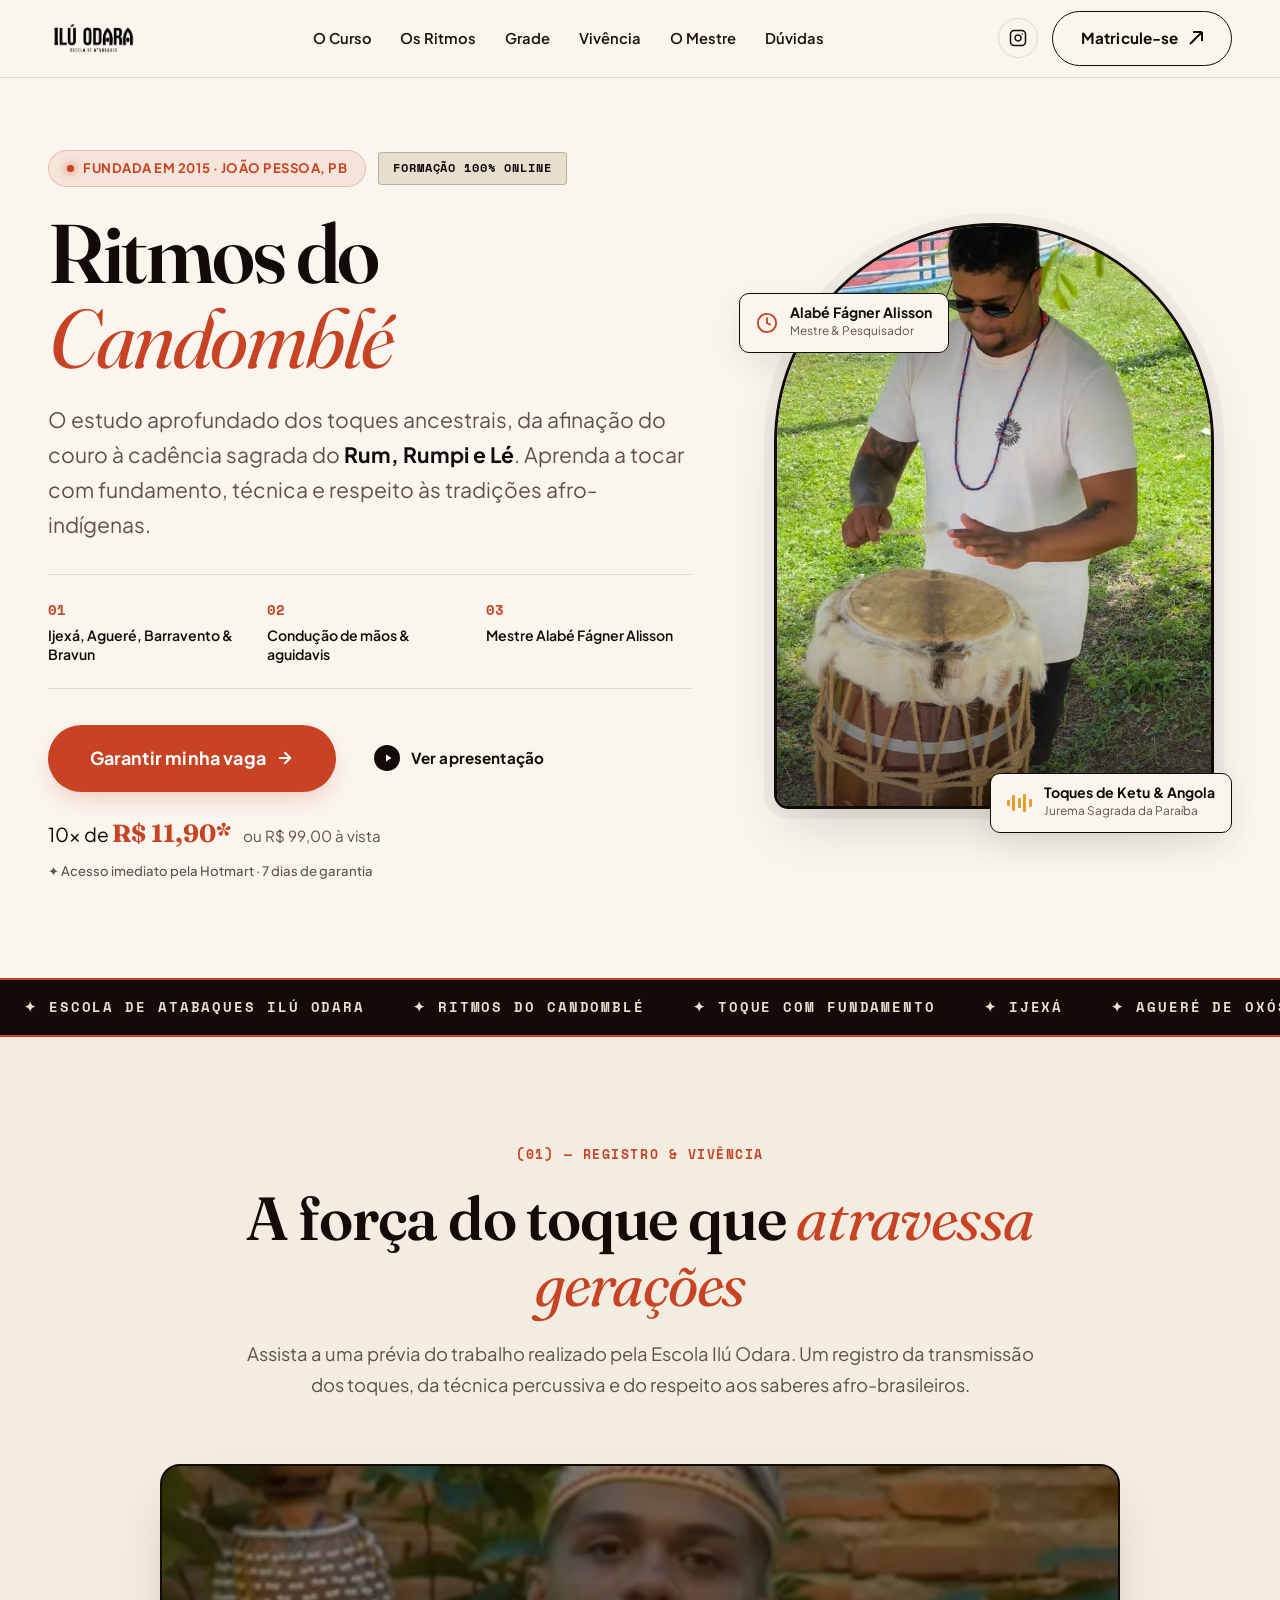
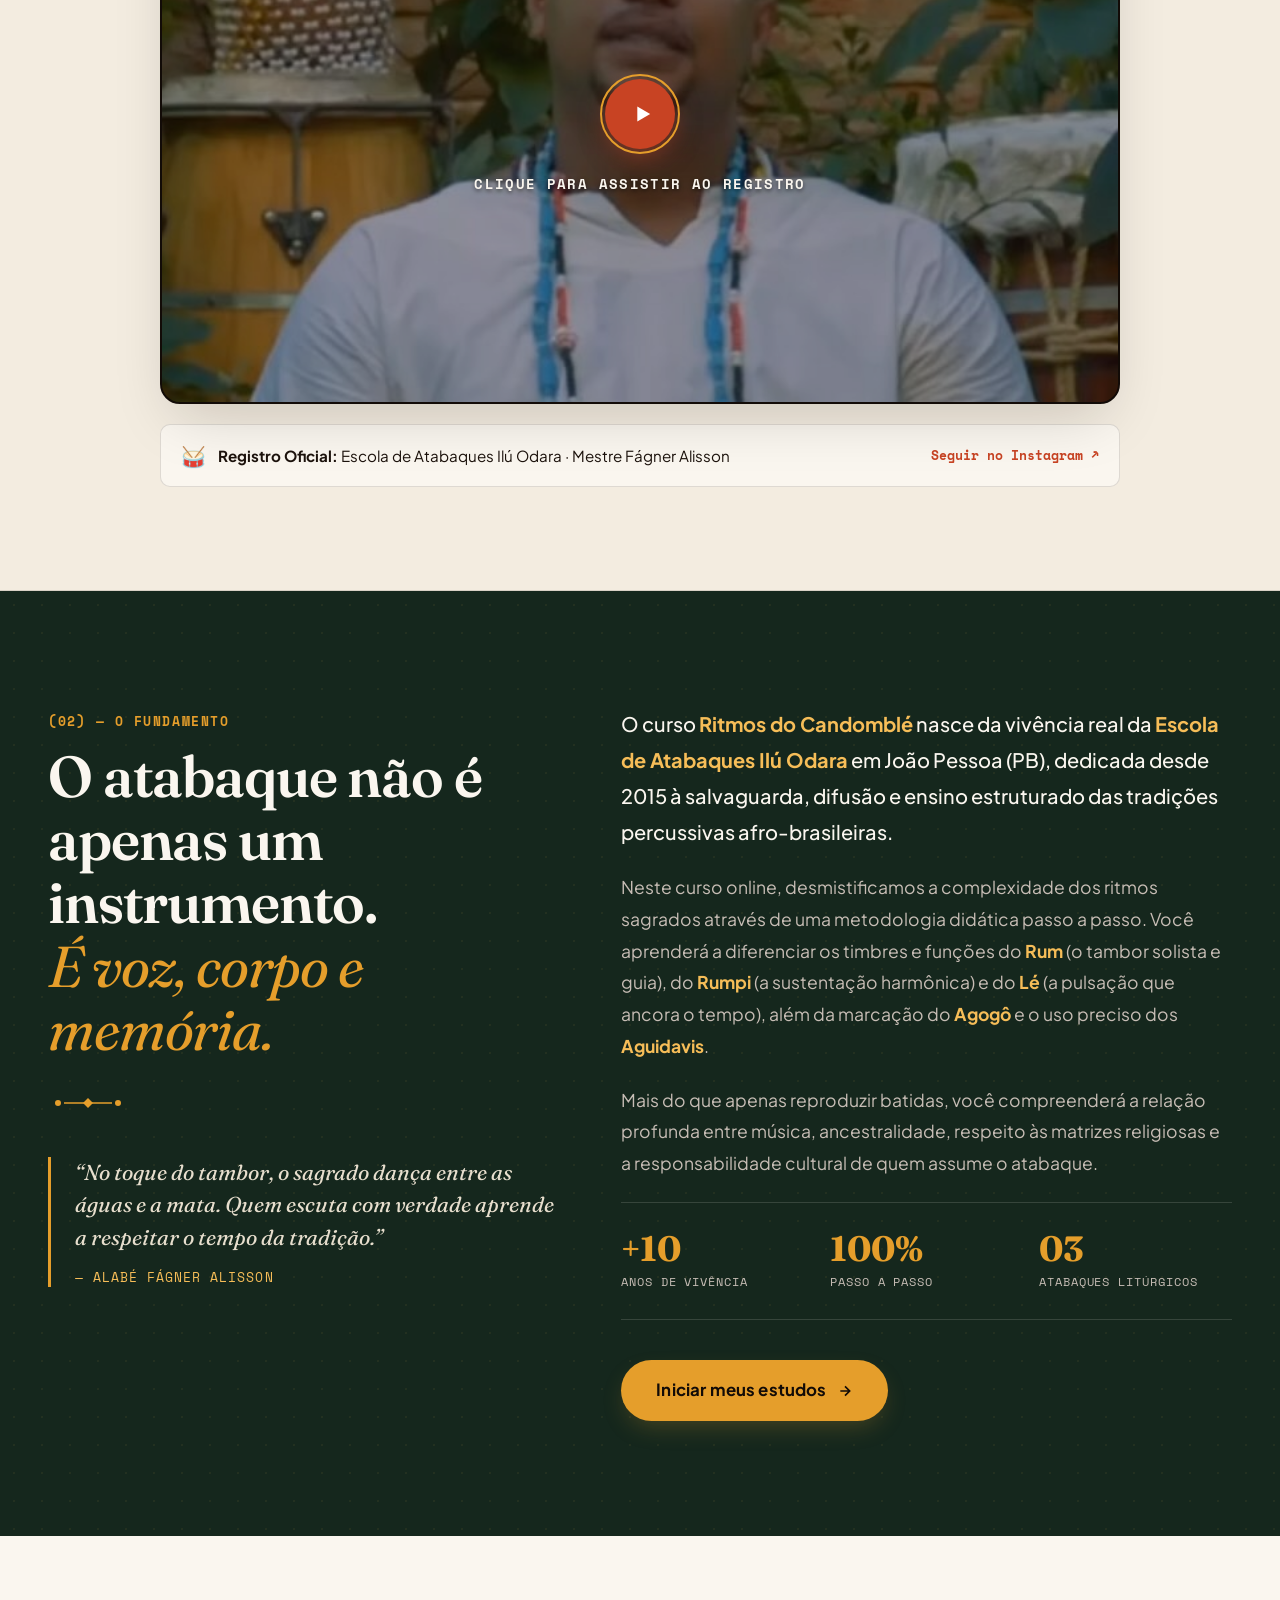
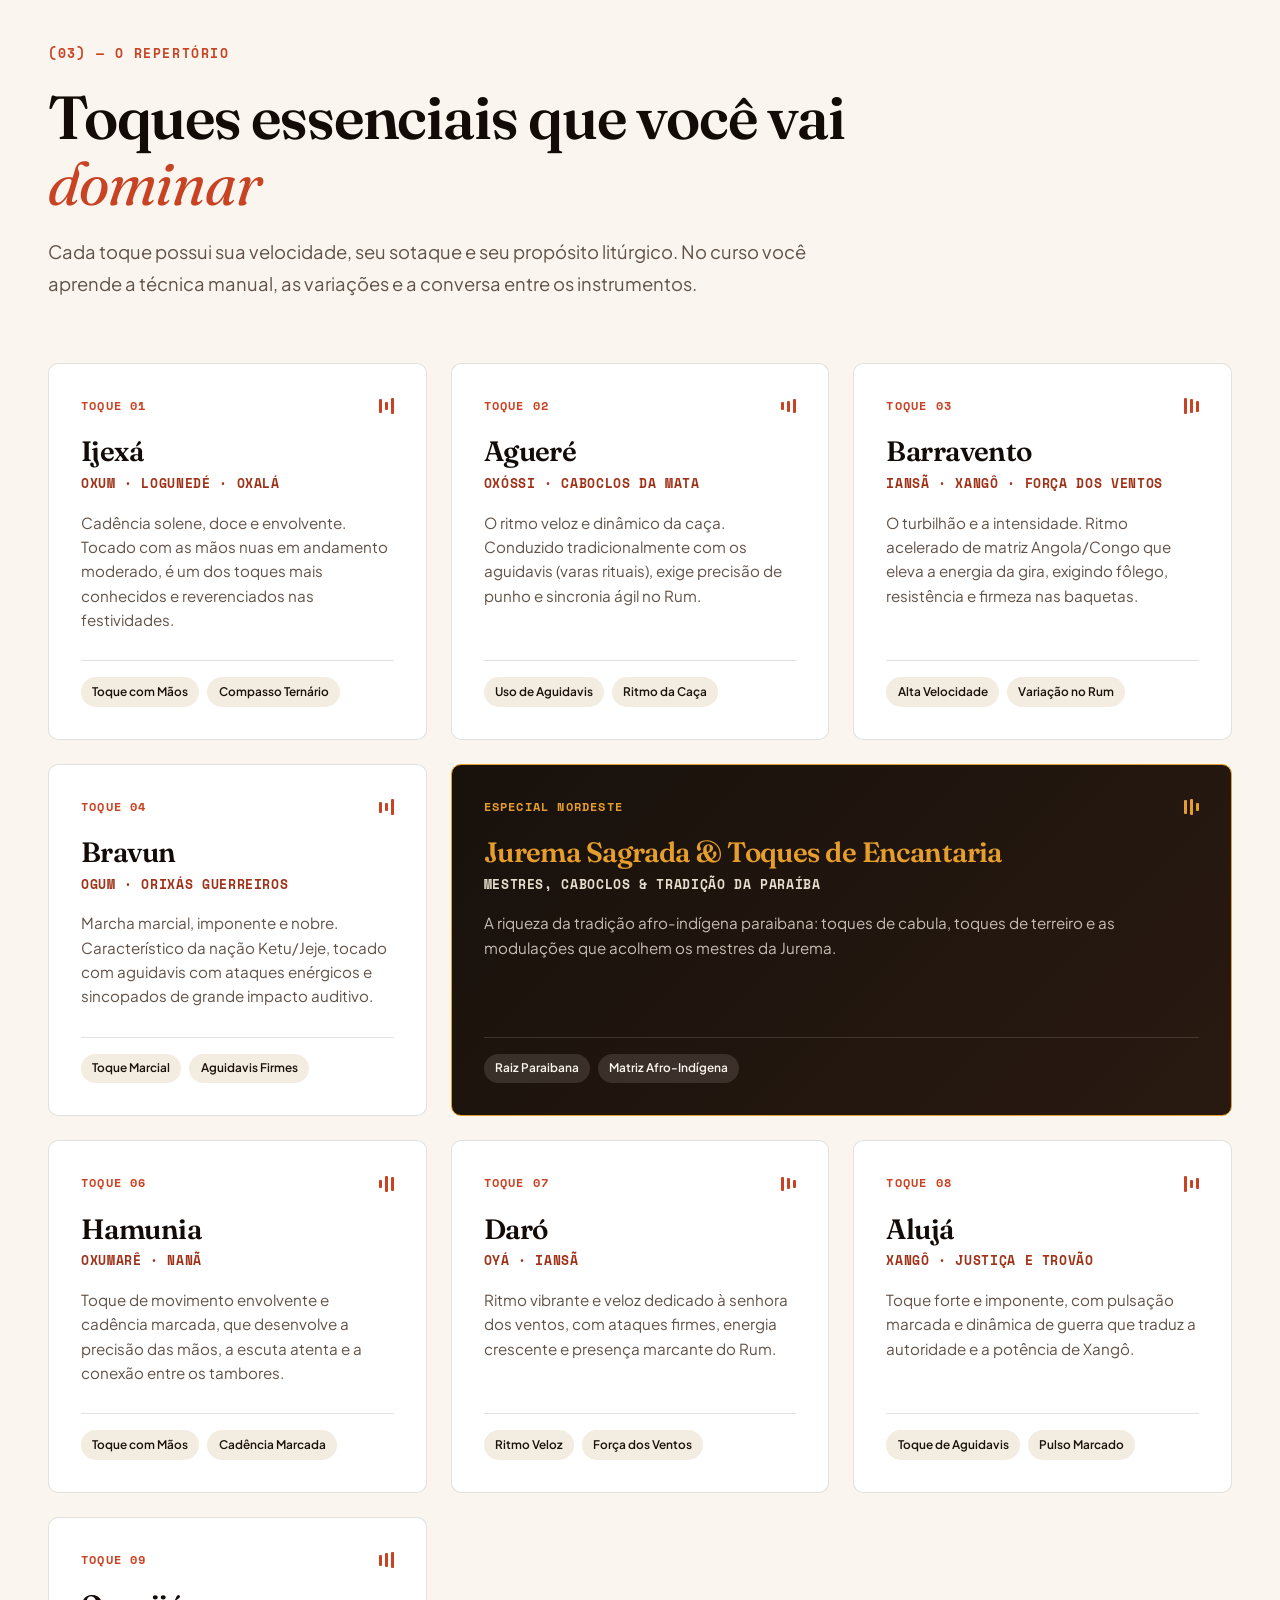
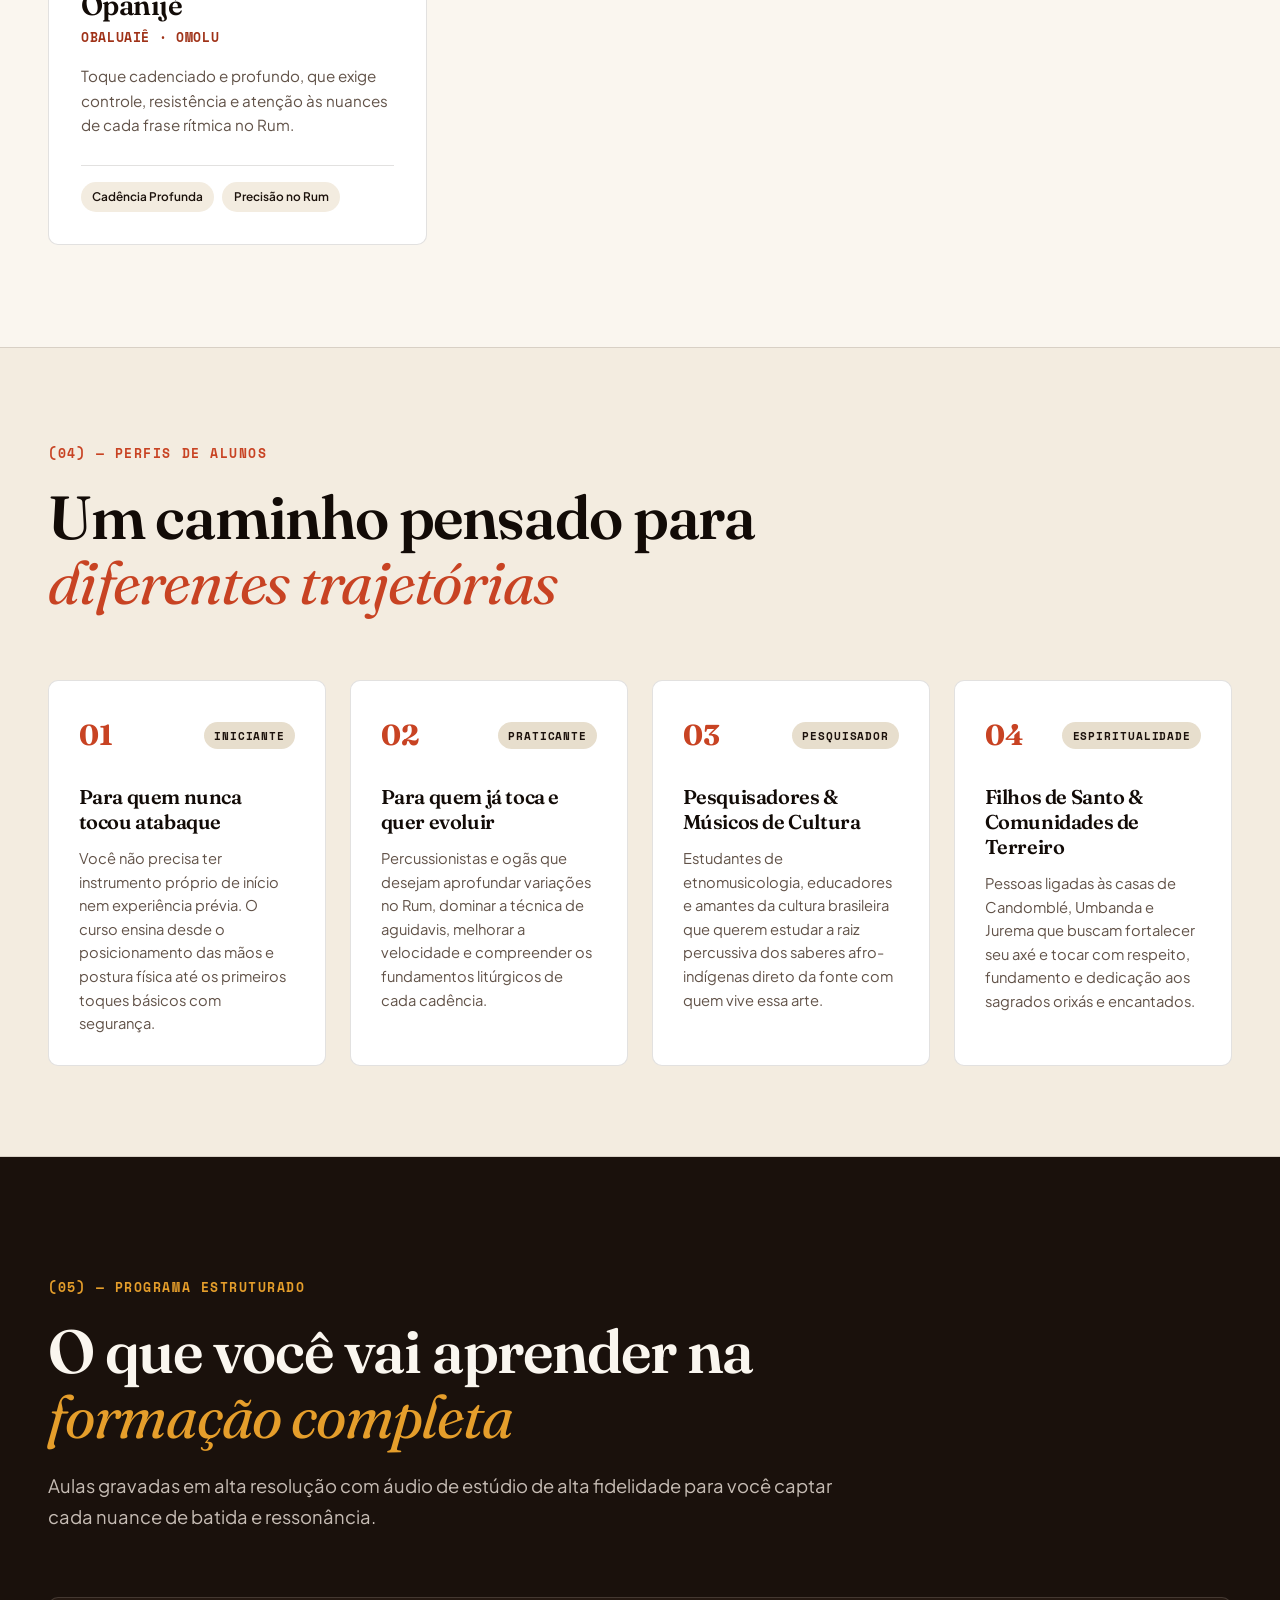
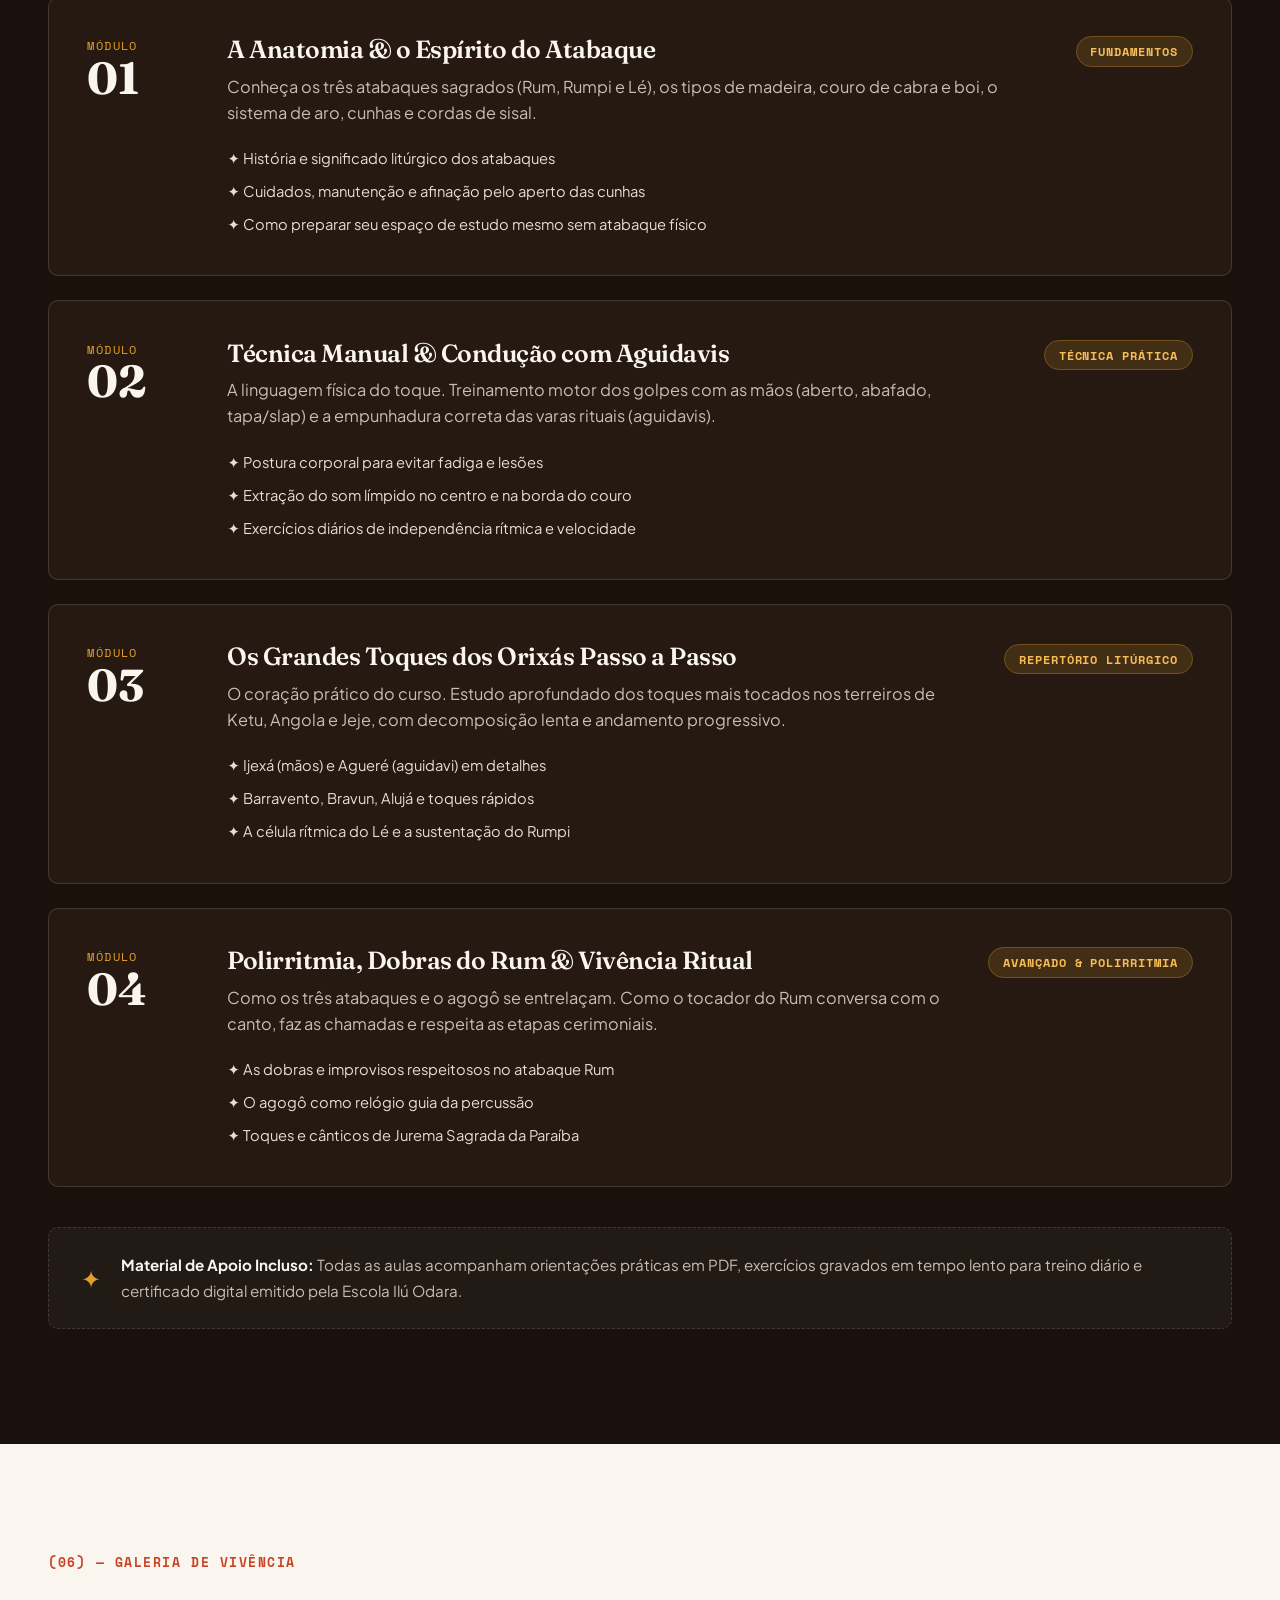
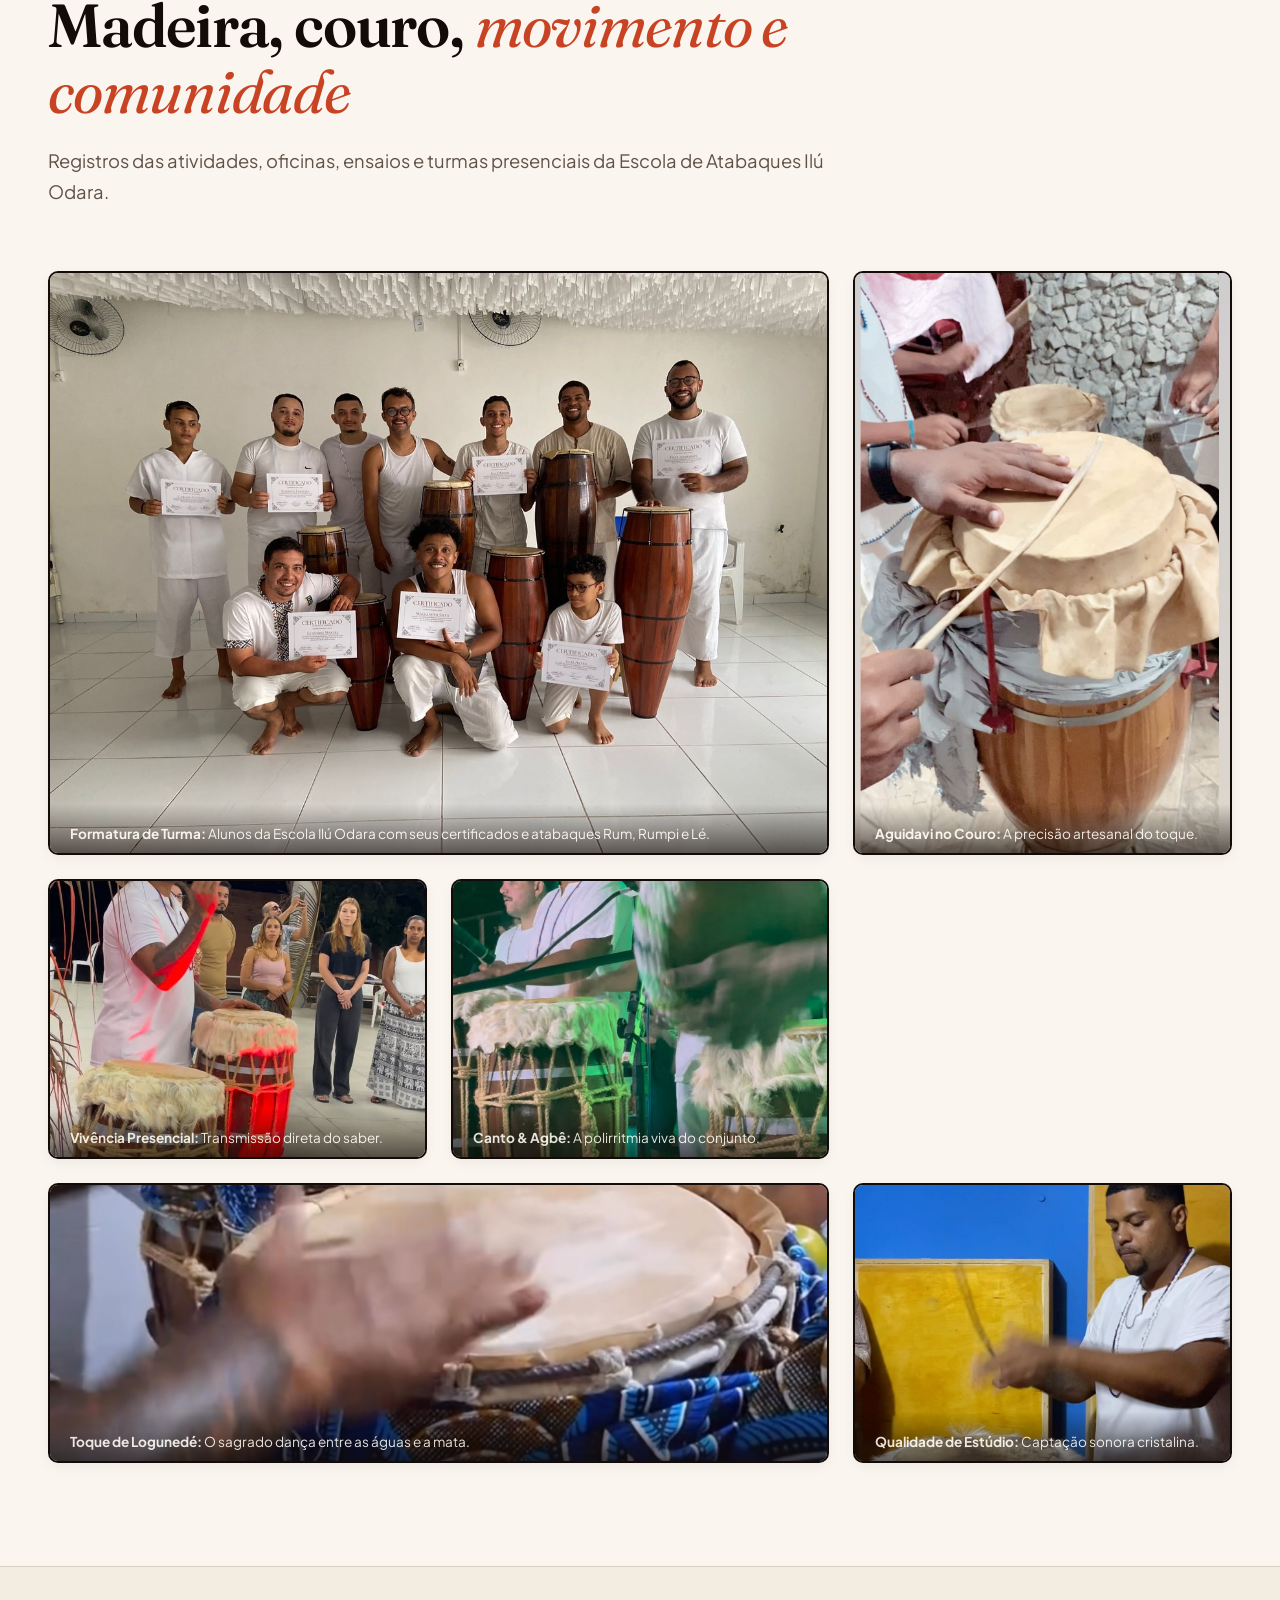
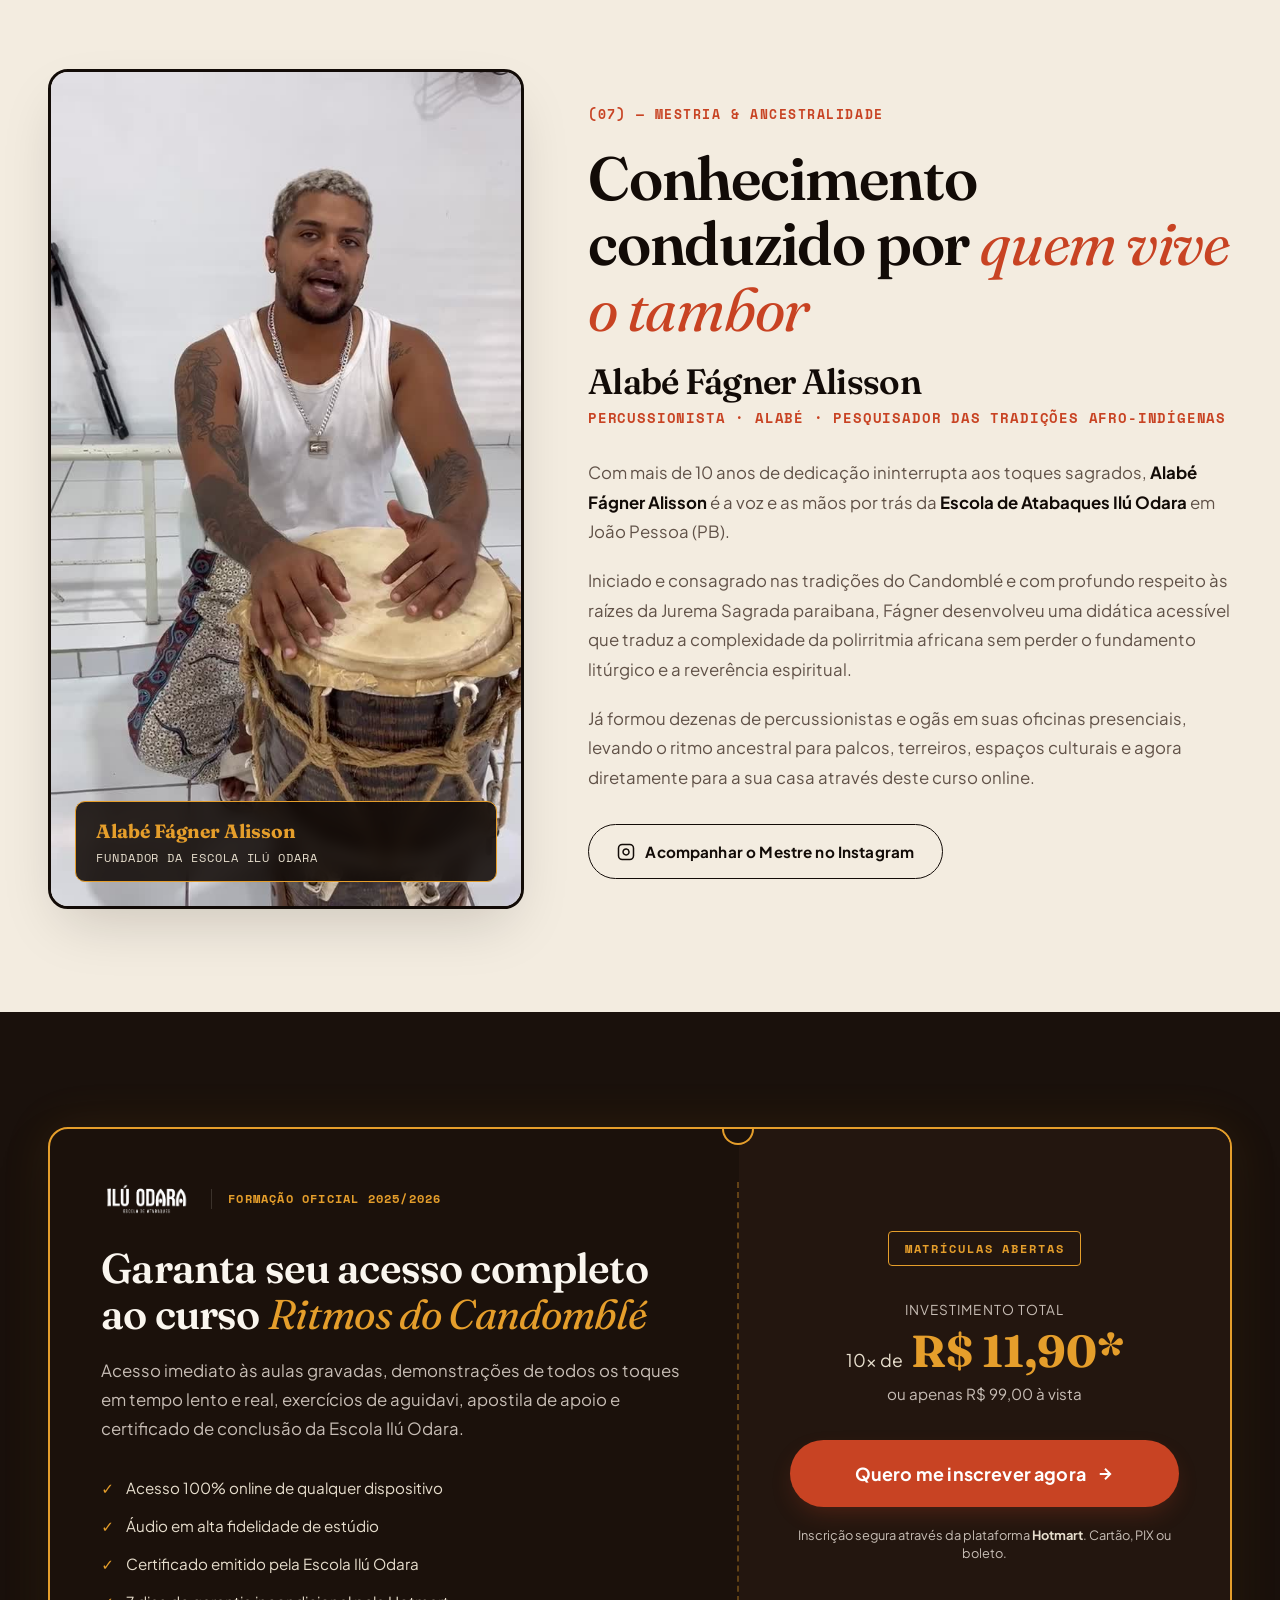
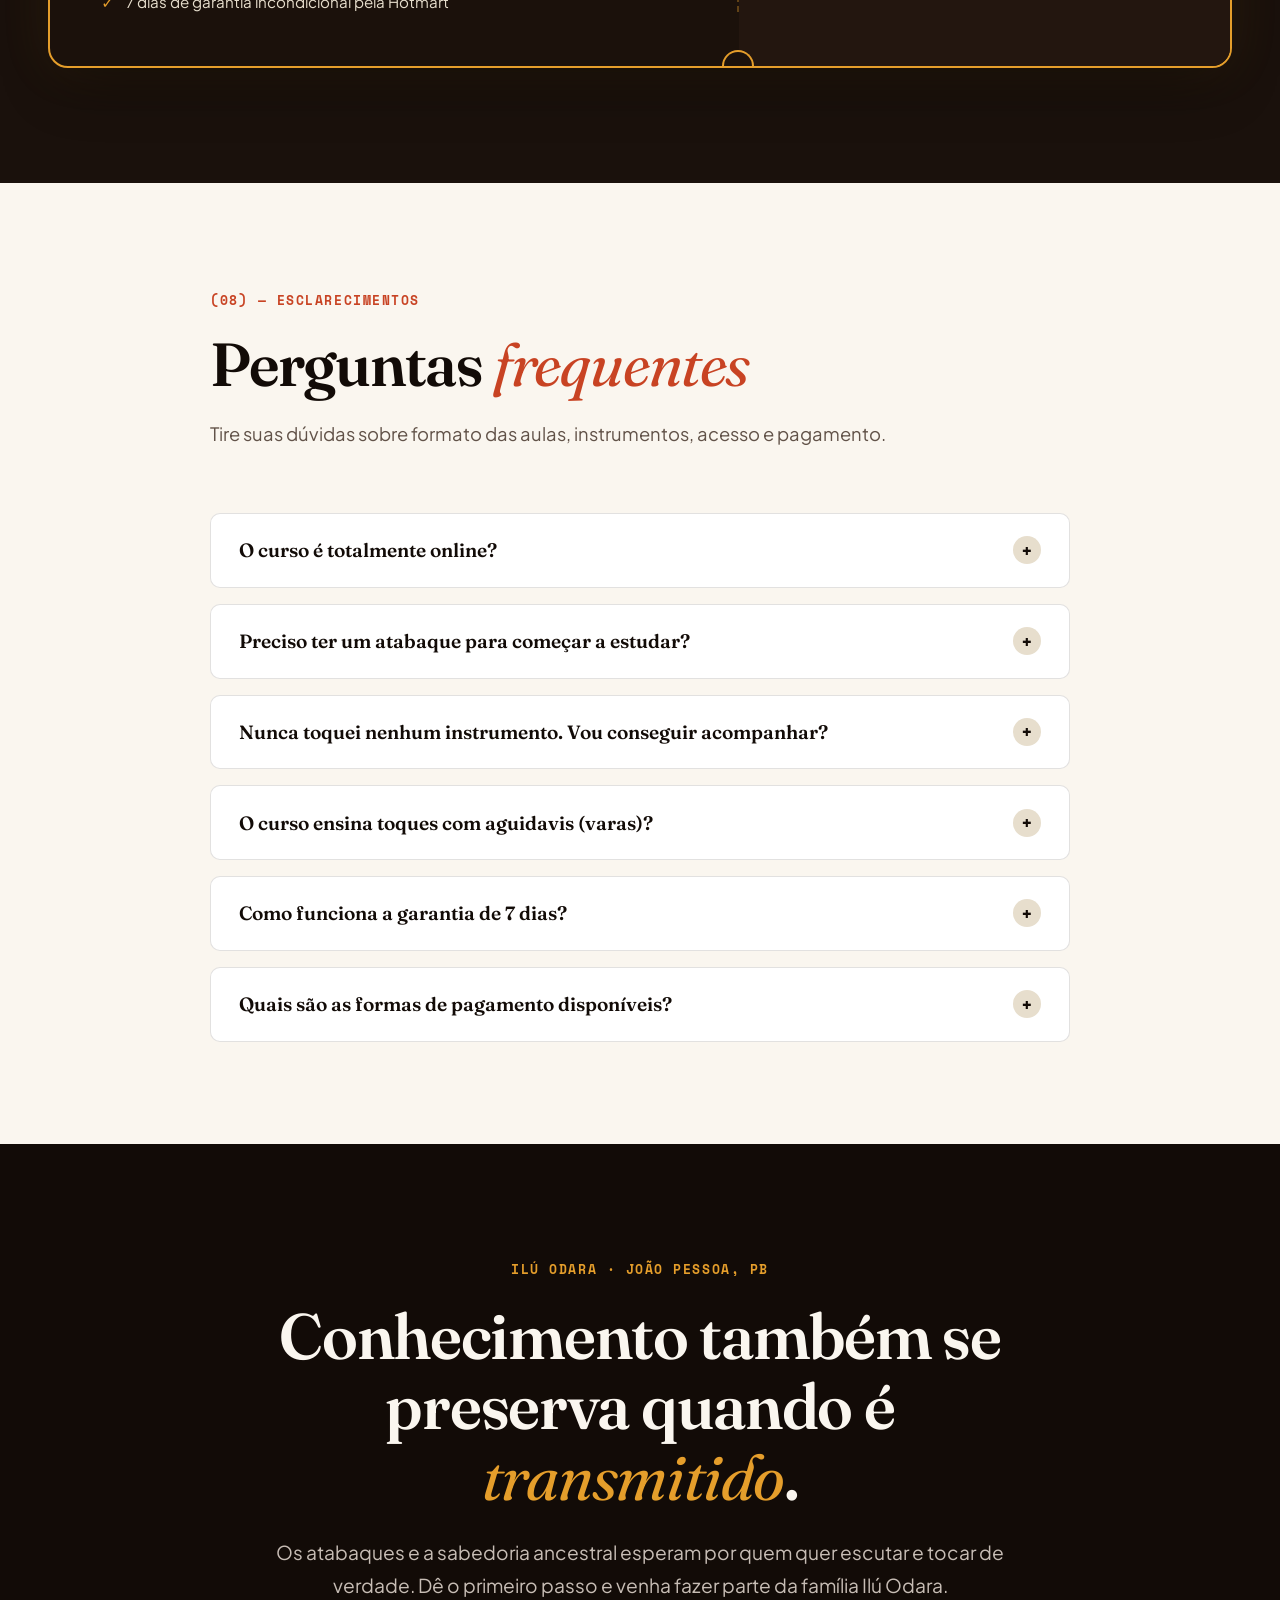
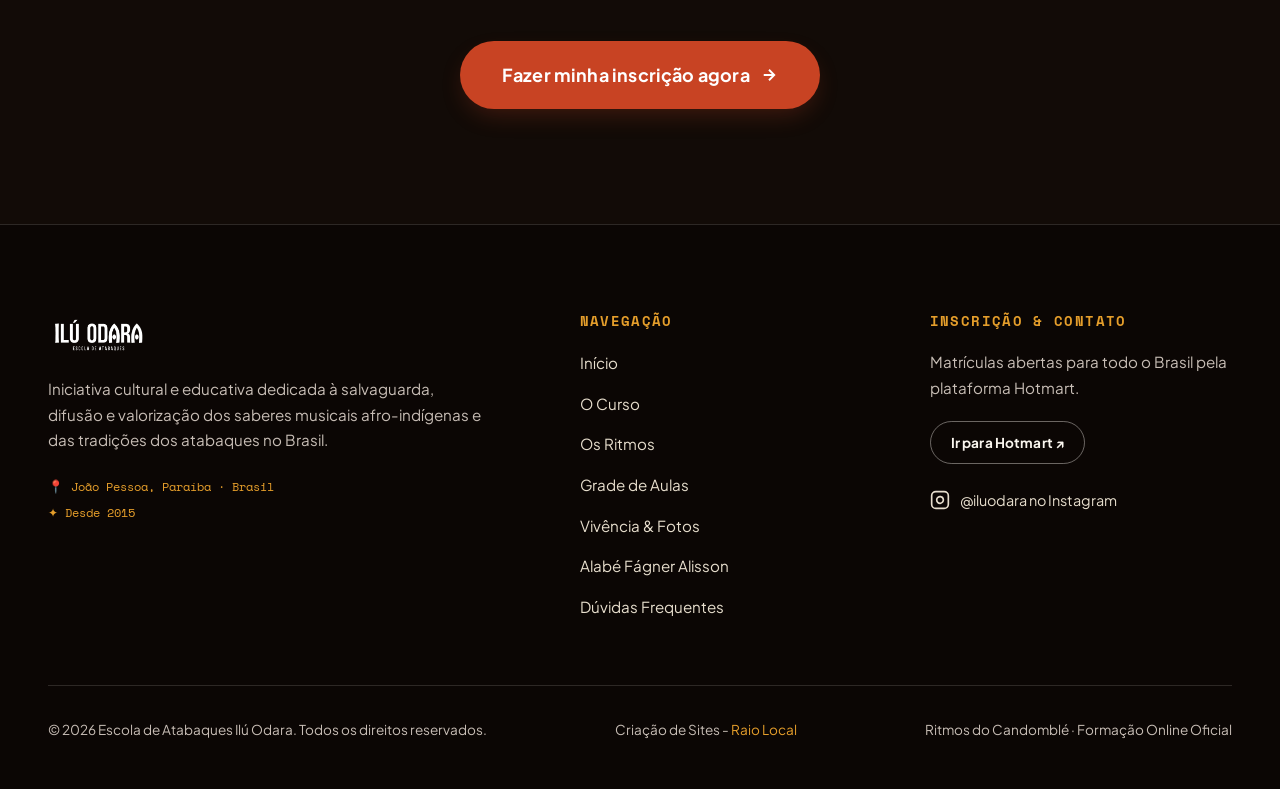
==== index.html @ 74c15857 "Arquivos do Site, HTML, CSS e JS, Imagens e Logo" ====
﻿<!DOCTYPE html>
<html lang="pt-BR" class="no-js">

<head>
    <meta charset="UTF-8">
    <script>document.documentElement.classList.replace('no-js', 'js');</script>
    <meta name="viewport" content="width=device-width, initial-scale=1">

    <title>Ritmos do Candomblé — Curso Online | Escola de Atabaques Ilú Odara</title>
    <meta name="description"
        content="Aprenda os ritmos sagrados e fundamentos dos atabaques com o Alabé Fágner Alisson da Escola Ilú Odara (João Pessoa, PB). 10x de R$ 11,90 ou R$ 99,00 à vista.">
    <meta name="theme-color" content="#120B07">
    <link rel="canonical" href="https://www.iluodara.com.br/">

    <!-- Open Graph / Meta -->
    <meta property="og:type" content="website">
    <meta property="og:locale" content="pt_BR">
    <meta property="og:site_name" content="Ilú Odara — Escola de Atabaques">
    <meta property="og:title" content="Ritmos do Candomblé — Formação Online | Ilú Odara">
    <meta property="og:description"
        content="Estudo prático e ancestral dos ritmos e fundamentos dos atabaques. Ijexá, Agueré, Barravento, Bravun e toques sagrados com o Alabé Fágner Alisson.">
    <meta property="og:image" content="ilu-odara (12).jpg">

    <!-- Twitter Card -->
    <meta name="twitter:card" content="summary_large_image">
    <meta name="twitter:title" content="Ritmos do Candomblé — Formação Online | Ilú Odara">
    <meta name="twitter:description"
        content="Aprenda os ritmos e fundamentos dos atabaques com a Escola Ilú Odara. João Pessoa · PB.">
    <meta name="twitter:image" content="ilu-odara (12).jpg">

    <!-- Favicon -->
    <link rel="icon" type="image/png" href="logo-ilu-odara-preta.png">

    <!-- Tipografia Editorial: Fraunces (Display Serif com Swashes & Xilogravura Vibe) + Plus Jakarta Sans (Texto & Grids) -->
    <link rel="preconnect" href="https://fonts.googleapis.com">
    <link rel="preconnect" href="https://fonts.gstatic.com" crossorigin>
    <link
        href="https://fonts.googleapis.com/css2?family=Fraunces:ital,opsz,wght@0,9..144,300..900;1,9..144,300..900&family=Plus+Jakarta+Sans:wght@300;400;500;600;700;800&family=Space+Mono:ital,wght@0,400;0,700;1,400&display=swap"
        rel="stylesheet">

    <link rel="stylesheet" href="style.css">

    <!-- Dados Estruturados Schema.org -->
    <script type="application/ld+json">
    {
      "@context": "https://schema.org",
      "@type": "Course",
      "name": "Ritmos do Candomblé",
      "description": "Curso online da Escola de Atabaques Ilú Odara ministrado pelo Alabé Fágner Alisson dedicado aos ritmos litúrgicos e fundamentos dos atabaques.",
      "provider": {
        "@type": "Organization",
        "name": "Ilú Odara — Escola de Atabaques",
        "url": "https://www.instagram.com/iluodara/"
      },
      "hasCourseInstance": {
        "@type": "CourseInstance",
        "courseMode": "online",
        "location": { "@type": "VirtualLocation", "url": "https://pay.hotmart.com/S89197528Y?bid=1756587501301" }
      },
      "offers": {
        "@type": "Offer",
        "price": "99.00",
        "priceCurrency": "BRL",
        "url": "https://pay.hotmart.com/S89197528Y?bid=1756587501301",
        "availability": "https://schema.org/InStock"
      }
    }
    </script>
</head>

<body>

    <a class="skip-link" href="#conteudo">Pular para o conteúdo principal</a>

    <!-- ===================== TOPO / NAVBAR ===================== -->
    <header class="topbar" id="navbar">
        <div class="container topbar__inner">
            <a class="brand" href="#inicio" aria-label="Ilú Odara — Escola de Atabaques">
                <img src="logo-ilu-odara-preta.png" alt="Logotipo Ilú Odara Escola de Atabaques" class="brand__logo brand__logo--dark">
                <img src="logo-ilu-odara-branca.png" alt="Logotipo Ilú Odara Escola de Atabaques" class="brand__logo brand__logo--light">
</a>
<nav class="topbar__nav" aria-label="Navegação Principal">
                <a href="#o-curso">O Curso</a>
                <a href="#ritmos">Os Ritmos</a>
                <a href="#modulos">Grade</a>
                <a href="#galeria">Vivência</a>
                <a href="#mestre">O Mestre</a>
                <a href="#faq">Dúvidas</a>
            </nav>

            <div class="topbar__actions">
                <a class="icon-link" href="https://www.instagram.com/iluodara/" target="_blank" rel="noopener"
                    aria-label="Instagram da Escola Ilú Odara (abre em nova aba)">
                    <svg width="18" height="18" viewBox="0 0 24 24" fill="none" stroke="currentColor" stroke-width="2"
                        stroke-linecap="round" stroke-linejoin="round" aria-hidden="true">
                        <rect x="2" y="2" width="20" height="20" rx="5" ry="5"></rect>
                        <path d="M16 11.37A4 4 0 1 1 12.63 8 4 4 0 0 1 16 11.37z"></path>
                        <line x1="17.5" y1="6.5" x2="17.51" y2="6.5"></line>
                    </svg>
                </a>
                <a class="btn btn--outline-dark" href="https://pay.hotmart.com/S89197528Y?bid=1756587501301" target="_blank" rel="noopener">
                    <span>Matricule-se</span>
                    <svg width="14" height="14" viewBox="0 0 14 14" fill="none" stroke="currentColor" stroke-width="2" aria-hidden="true">
                        <path d="M1 13L13 1M13 1H4M13 1V10" />
                    </svg>
                </a>
            </div>
        </div>
    </header>

    <main id="conteudo">

        <!-- ===================== 1. HERO SECTION ===================== -->
        <section class="hero" id="inicio" data-hide-sticky aria-labelledby="hero-title">
<div class="container hero__grid">
                <div class="hero__content reveal">
                    
                    <div class="hero__badge-row">
                        <span class="pill-badge pill-badge--terracotta">
                            <span class="pill-badge__dot"></span>
                            Fundada em 2015 · João Pessoa, PB
                        </span>
                        <span class="stamp-chip">Formação 100% Online</span>
                    </div>

                    <h1 class="hero__title" id="hero-title">
                        Ritmos do <span class="hero__title-italic">Candomblé</span>
                    </h1>

                    <p class="hero__lead">
                        O estudo aprofundado dos toques ancestrais, da afinação do couro à cadência sagrada do 
                        <strong>Rum, Rumpi e Lé</strong>. Aprenda a tocar com fundamento, técnica e respeito às tradições afro-indígenas.
                    </p>

                    <!-- Key highlights bar (Shahzaib / Editorial pattern) -->
                    <div class="hero__highlights">
                        <div class="hero__hl-item">
                            <span class="hero__hl-num">01</span>
                            <span class="hero__hl-text">Ijexá, Agueré, Barravento & Bravun</span>
                        </div>
                        <div class="hero__hl-item">
                            <span class="hero__hl-num">02</span>
                            <span class="hero__hl-text">Condução de mãos & aguidavis</span>
                        </div>
                        <div class="hero__hl-item">
                            <span class="hero__hl-num">03</span>
                            <span class="hero__hl-text">Mestre Alabé Fágner Alisson</span>
                        </div>
                    </div>

                    <!-- Action and Pricing Card -->
                    <div class="hero__cta-box">
                        <div class="hero__cta-actions">
                            <a class="btn btn--primary btn--xlarge" href="https://pay.hotmart.com/S89197528Y?bid=1756587501301" target="_blank" rel="noopener">
                                <span>Garantir minha vaga</span>
                                <svg width="18" height="18" viewBox="0 0 24 24" fill="none" stroke="currentColor" stroke-width="2.5" stroke-linecap="round" stroke-linejoin="round" aria-hidden="true">
                                    <line x1="5" y1="12" x2="19" y2="12"></line>
                                    <polyline points="12 5 19 12 12 19"></polyline>
                                </svg>
                            </a>
                            <a class="btn btn--ghost" href="#video">
                                <span class="play-icon-mini" aria-hidden="true">
                                    <svg width="12" height="12" viewBox="0 0 24 24" fill="currentColor"><path d="M8 5v14l11-7z"/></svg>
                                </span>
                                <span>Ver apresentação</span>
                            </a>
                        </div>

                        <div class="hero__pricing">
                            <div class="hero__price-digits">
                                <span class="price-installment">10x de <strong>R$ 11,90*</strong></span>
                                <span class="price-cash">ou R$ 99,00 à vista</span>
                            </div>
                            <span class="price-guarantee">✦ Acesso imediato pela Hotmart · 7 dias de garantia</span>
                        </div>
                    </div>

                </div>

                <!-- Hero Visual Media: Arched frame with authentic imagery -->
                <div class="hero__media-col reveal" style="--reveal-delay: 100ms">
                    <div class="arch-frame">
                        <div class="arch-frame__inner">
                            <img src="ilu-odara (12).jpg"
                                alt="Alabé Fágner Alisson tocando atabaque na Escola Ilú Odara com aguidavi"
                                width="800" height="1066" fetchpriority="high" decoding="async" class="arch-frame__img">
                            <div class="arch-frame__overlay" aria-hidden="true"></div>
                        </div>

                        <!-- Floating stamp badge (inspired by Mukoma & X2Y) -->
                        <div class="floating-badge floating-badge--top">
                            <svg class="floating-badge__icon" width="22" height="22" viewBox="0 0 24 24" fill="none" stroke="currentColor" stroke-width="2">
                                <circle cx="12" cy="12" r="10"/>
                                <path d="M12 6v6l4 2"/>
                            </svg>
                            <div>
                                <span class="floating-badge__title">Alabé Fágner Alisson</span>
                                <span class="floating-badge__sub">Mestre & Pesquisador</span>
                            </div>
                        </div>

                        <div class="floating-badge floating-badge--bottom">
                            <div class="rhythm-mini-bars" aria-hidden="true">
                                <span></span><span></span><span></span><span></span><span></span>
                            </div>
                            <div>
                                <span class="floating-badge__title">Toques de Ketu & Angola</span>
                                <span class="floating-badge__sub">Jurema Sagrada da Paraíba</span>
                            </div>
                        </div>
                    </div>
                </div>

            </div>
        </section>

        <!-- ===================== MARQUEE / TICKER TAPE (X2Y & Shahzaib inspired) ===================== -->
        <div class="ticker" aria-hidden="true">
            <div class="ticker__track">
                <span class="ticker__item">✦ ESCOLA DE ATABAQUES ILÚ ODARA</span>
                <span class="ticker__item">✦ RITMOS DO CANDOMBLÉ</span>
                <span class="ticker__item">✦ TOQUE COM FUNDAMENTO</span>
                <span class="ticker__item">✦ IJEXÁ</span>
                <span class="ticker__item">✦ AGUERÉ DE OXÓSSI</span>
                <span class="ticker__item">✦ BARRAVENTO</span>
                <span class="ticker__item">✦ BRAVUN DE OGUM</span>
                <span class="ticker__item">✦ ALUJÁ</span>
                <span class="ticker__item">✦ CABULA</span>
                <span class="ticker__item">✦ RUM · RUMPI · LÉ</span>
                <span class="ticker__item">✦ JOÃO PESSOA / PB</span>
                <span class="ticker__item">✦ JUREMA SAGRADA</span>
                <!-- Duplicate for seamless looping -->
                <span class="ticker__item">✦ ESCOLA DE ATABAQUES ILÚ ODARA</span>
                <span class="ticker__item">✦ RITMOS DO CANDOMBLÉ</span>
                <span class="ticker__item">✦ TOQUE COM FUNDAMENTO</span>
                <span class="ticker__item">✦ IJEXÁ</span>
                <span class="ticker__item">✦ AGUERÉ DE OXÓSSI</span>
                <span class="ticker__item">✦ BARRAVENTO</span>
                <span class="ticker__item">✦ BRAVUN DE OGUM</span>
                <span class="ticker__item">✦ ALUJÁ</span>
                <span class="ticker__item">✦ CABULA</span>
                <span class="ticker__item">✦ RUM · RUMPI · LÉ</span>
                <span class="ticker__item">✦ JOÃO PESSOA / PB</span>
                <span class="ticker__item">✦ JUREMA SAGRADA</span>
            </div>
        </div>

        <!-- ===================== 2. APRESENTAÇÃO & VÍDEO ===================== -->
        <section class="section-presentation" id="video" aria-labelledby="video-title">
            <div class="container">
                <div class="section-head section-head--center reveal">
                    <span class="editorial-tag">(01) — Registro & Vivência</span>
                    <h2 id="video-title" class="section-title">
                        A força do toque que <em>atravessa gerações</em>
                    </h2>
                    <p class="section-desc">
                        Assista a uma prévia do trabalho realizado pela Escola Ilú Odara. Um registro da transmissão dos toques,
                        da técnica percussiva e do respeito aos saberes afro-brasileiros.
                    </p>
                </div>

                <!-- Video Façade with real footage thumbnail -->
                <div class="video-facade-wrapper reveal">
                    <div class="video-facade-container">
                        <button class="video-facade" type="button" data-video-id="b82sx_t1ax4"
                            data-video-title="Conheça o trabalho da Escola de Atabaques Ilú Odara"
                            aria-label="Reproduzir vídeo de apresentação da Escola de Atabaques Ilú Odara">
                            <img src="ilu-odara (6).jpg"
                                alt="Alabé Fágner Alisson em entrevista sobre a Escola Ilú Odara"
                                width="1280" height="720" loading="lazy" decoding="async" class="video-facade__img">
                            
                            <div class="video-facade__overlay">
                                <div class="play-button-custom">
                                    <div class="play-button-custom__ring"></div>
                                    <div class="play-button-custom__core">
                                        <svg width="28" height="28" viewBox="0 0 24 24" fill="currentColor" aria-hidden="true">
                                            <path d="M8 5.5v13l11-6.5-11-6.5z" />
                                        </svg>
                                    </div>
                                </div>
                                <span class="video-facade__cta-text">Clique para assistir ao registro</span>
                            </div>
                        </button>
                    </div>

                    <div class="video-caption-bar">
                        <div class="video-caption-bar__left">
                            <span class="video-caption-bar__icon">🥁</span>
                            <p><strong>Registro Oficial:</strong> Escola de Atabaques Ilú Odara · Mestre Fágner Alisson</p>
                        </div>
                        <a class="video-caption-bar__link" href="https://www.instagram.com/iluodara/" target="_blank" rel="noopener">
                            Seguir no Instagram ↗
                        </a>
                    </div>
                </div>
            </div>
        </section>

        <!-- ===================== 3. MANIFESTO / O QUE É O CURSO ===================== -->
        <section class="manifesto-section section-dark" id="o-curso" aria-labelledby="manifesto-title">
            <div class="manifesto-decor-lines" aria-hidden="true"></div>
            
            <div class="container manifesto__grid">
                <div class="manifesto__col-left reveal">
                    <span class="editorial-tag editorial-tag--ochre">(02) — O Fundamento</span>
                    <h2 id="manifesto-title" class="manifesto__heading">
                        O atabaque não é apenas um instrumento.<br>
                        <em>É voz, corpo e memória.</em>
                    </h2>
                    
                    <div class="woodcut-ornament" aria-hidden="true">
                        <svg width="80" height="20" viewBox="0 0 80 20" fill="currentColor">
                            <circle cx="10" cy="10" r="3"/>
                            <line x1="16" y1="10" x2="36" y2="10" stroke="currentColor" stroke-width="1.5"/>
                            <polygon points="40,5 45,10 40,15 35,10"/>
                            <line x1="44" y1="10" x2="64" y2="10" stroke="currentColor" stroke-width="1.5"/>
                            <circle cx="70" cy="10" r="3"/>
                        </svg>
                    </div>

                    <blockquote class="manifesto__quote">
                        “No toque do tambor, o sagrado dança entre as águas e a mata. Quem escuta com verdade aprende a respeitar o tempo da tradição.”
                        <cite>— Alabé Fágner Alisson</cite>
                    </blockquote>
                </div>

                <div class="manifesto__col-right reveal" style="--reveal-delay: 120ms">
                    <p class="manifesto__paragraph lead">
                        O curso <strong>Ritmos do Candomblé</strong> nasce da vivência real da <strong>Escola de Atabaques Ilú Odara</strong> em João Pessoa (PB), 
                        dedicada desde 2015 à salvaguarda, difusão e ensino estruturado das tradições percussivas afro-brasileiras.
                    </p>
                    <p class="manifesto__paragraph">
                        Neste curso online, desmistificamos a complexidade dos ritmos sagrados através de uma metodologia didática passo a passo. 
                        Você aprenderá a diferenciar os timbres e funções do <strong>Rum</strong> (o tambor solista e guia), do <strong>Rumpi</strong> (a sustentação harmônica) 
                        e do <strong>Lé</strong> (a pulsação que ancora o tempo), além da marcação do <strong>Agogô</strong> e o uso preciso dos <strong>Aguidavis</strong>.
                    </p>
                    <p class="manifesto__paragraph">
                        Mais do que apenas reproduzir batidas, você compreenderá a relação profunda entre música, ancestralidade, respeito às matrizes religiosas 
                        e a responsabilidade cultural de quem assume o atabaque.
                    </p>

                    <div class="manifesto__badges-row">
                        <div class="craft-stat">
                            <span class="craft-stat__number">+10</span>
                            <span class="craft-stat__label">Anos de Vivência</span>
                        </div>
                        <div class="craft-stat">
                            <span class="craft-stat__number">100%</span>
                            <span class="craft-stat__label">Passo a Passo</span>
                        </div>
                        <div class="craft-stat">
                            <span class="craft-stat__number">03</span>
                            <span class="craft-stat__label">Atabaques Litúrgicos</span>
                        </div>
                    </div>

                    <a class="btn btn--ochre btn--large" href="https://pay.hotmart.com/S89197528Y?bid=1756587501301" target="_blank" rel="noopener">
                        <span>Iniciar meus estudos</span>
                        <svg width="16" height="16" viewBox="0 0 24 24" fill="none" stroke="currentColor" stroke-width="2.5"><path d="M5 12h14M12 5l7 7-7 7"/></svg>
                    </a>
                </div>
            </div>
        </section>

        <!-- ===================== 4. OS RITMOS / TOQUES EXPLORER (Inspirado em X2Y & Muse) ===================== -->
        <section class="rhythms-section" id="ritmos" aria-labelledby="ritmos-title">
            <div class="container">
                <div class="section-head reveal">
                    <span class="editorial-tag">(03) — O Repertório</span>
                    <h2 id="ritmos-title" class="section-title">
                        Toques essenciais que você vai <em>dominar</em>
                    </h2>
                    <p class="section-desc">
                        Cada toque possui sua velocidade, seu sotaque e seu propósito litúrgico. 
                        No curso você aprende a técnica manual, as variações e a conversa entre os instrumentos.
                    </p>
                </div>

                <div class="rhythms-grid">
                    
                    <!-- Card 1: Ijexá -->
                    <article class="rhythm-card reveal">
                        <div class="rhythm-card__header">
                            <span class="rhythm-card__code">TOQUE 01</span>
                            <div class="rhythm-card__pulse" aria-hidden="true">
                                <span class="r-bar r-bar--1"></span><span class="r-bar r-bar--2"></span><span class="r-bar r-bar--3"></span>
                            </div>
                        </div>
                        <h3 class="rhythm-card__title">Ijexá</h3>
                        <p class="rhythm-card__orixa">Oxum · Logunedé · Oxalá</p>
                        <p class="rhythm-card__desc">
                            Cadência solene, doce e envolvente. Tocado com as mãos nuas em andamento moderado, é um dos toques mais conhecidos e reverenciados nas festividades.
                        </p>
                        <div class="rhythm-card__footer">
                            <span class="rhythm-pill">Toque com Mãos</span>
                            <span class="rhythm-pill">Compasso Ternário</span>
                        </div>
                    </article>

                    <!-- Card 2: Agueré -->
                    <article class="rhythm-card reveal" style="--reveal-delay: 80ms">
                        <div class="rhythm-card__header">
                            <span class="rhythm-card__code">TOQUE 02</span>
                            <div class="rhythm-card__pulse" aria-hidden="true">
                                <span class="r-bar r-bar--2"></span><span class="r-bar r-bar--4"></span><span class="r-bar r-bar--1"></span>
                            </div>
                        </div>
                        <h3 class="rhythm-card__title">Agueré</h3>
                        <p class="rhythm-card__orixa">Oxóssi · Caboclos da Mata</p>
                        <p class="rhythm-card__desc">
                            O ritmo veloz e dinâmico da caça. Conduzido tradicionalmente com os aguidavis (varas rituais), exige precisão de punho e sincronia ágil no Rum.
                        </p>
                        <div class="rhythm-card__footer">
                            <span class="rhythm-pill">Uso de Aguidavis</span>
                            <span class="rhythm-pill">Ritmo da Caça</span>
                        </div>
                    </article>

                    <!-- Card 3: Barravento -->
                    <article class="rhythm-card reveal" style="--reveal-delay: 160ms">
                        <div class="rhythm-card__header">
                            <span class="rhythm-card__code">TOQUE 03</span>
                            <div class="rhythm-card__pulse" aria-hidden="true">
                                <span class="r-bar r-bar--3"></span><span class="r-bar r-bar--1"></span><span class="r-bar r-bar--4"></span>
                            </div>
                        </div>
                        <h3 class="rhythm-card__title">Barravento</h3>
                        <p class="rhythm-card__orixa">Iansã · Xangô · Força dos Ventos</p>
                        <p class="rhythm-card__desc">
                            O turbilhão e a intensidade. Ritmo acelerado de matriz Angola/Congo que eleva a energia da gira, exigindo fôlego, resistência e firmeza nas baquetas.
                        </p>
                        <div class="rhythm-card__footer">
                            <span class="rhythm-pill">Alta Velocidade</span>
                            <span class="rhythm-pill">Variação no Rum</span>
                        </div>
                    </article>

                    <!-- Card 4: Bravun -->
                    <article class="rhythm-card reveal" style="--reveal-delay: 240ms">
                        <div class="rhythm-card__header">
                            <span class="rhythm-card__code">TOQUE 04</span>
                            <div class="rhythm-card__pulse" aria-hidden="true">
                                <span class="r-bar r-bar--4"></span><span class="r-bar r-bar--2"></span><span class="r-bar r-bar--3"></span>
                            </div>
                        </div>
                        <h3 class="rhythm-card__title">Bravun</h3>
                        <p class="rhythm-card__orixa">Ogum · Orixás Guerreiros</p>
                        <p class="rhythm-card__desc">
                            Marcha marcial, imponente e nobre. Característico da nação Ketu/Jeje, tocado com aguidavis com ataques enérgicos e sincopados de grande impacto auditivo.
                        </p>
                        <div class="rhythm-card__footer">
                            <span class="rhythm-pill">Toque Marcial</span>
                            <span class="rhythm-pill">Aguidavis Firmes</span>
                        </div>
                    </article>

                    <!-- Card 5: Jurema Sagrada & Outros -->
                    <article class="rhythm-card rhythm-card--featured reveal" style="--reveal-delay: 320ms">
                        <div class="rhythm-card__header">
                            <span class="rhythm-card__code">ESPECIAL NORDESTE</span>
                            <div class="rhythm-card__pulse" aria-hidden="true">
                                <span class="r-bar r-bar--1"></span><span class="r-bar r-bar--3"></span><span class="r-bar r-bar--2"></span>
                            </div>
                        </div>
                        <h3 class="rhythm-card__title">Jurema Sagrada & Toques de Encantaria</h3>
                        <p class="rhythm-card__orixa">Mestres, Caboclos & Tradição da Paraíba</p>
                        <p class="rhythm-card__desc">
                            A riqueza da tradição afro-indígena paraibana: toques de cabula, toques de terreiro e as modulações que acolhem os mestres da Jurema.
                        </p>
                        <div class="rhythm-card__footer">
                            <span class="rhythm-pill">Raiz Paraibana</span>
                            <span class="rhythm-pill">Matriz Afro-Indígena</span>
                        </div>
                    </article>

                    <article class="rhythm-card reveal is-visible" style="--reveal-delay: 400ms">
                        <div class="rhythm-card__header"><span class="rhythm-card__code">TOQUE 06</span><div class="rhythm-card__pulse" aria-hidden="true"><span class="r-bar r-bar--2"></span><span class="r-bar r-bar--3"></span><span class="r-bar r-bar--1"></span></div></div>
                        <h3 class="rhythm-card__title">Hamunia</h3>
                        <p class="rhythm-card__orixa">Oxumar&ecirc; &middot; Nan&atilde;</p>
                        <p class="rhythm-card__desc">Toque de movimento envolvente e cad&ecirc;ncia marcada, que desenvolve a precis&atilde;o das m&atilde;os, a escuta atenta e a conex&atilde;o entre os tambores.</p>
                        <div class="rhythm-card__footer"><span class="rhythm-pill">Toque com M&atilde;os</span><span class="rhythm-pill">Cad&ecirc;ncia Marcada</span></div>
                    </article>
                    <article class="rhythm-card reveal is-visible" style="--reveal-delay: 480ms">
                        <div class="rhythm-card__header"><span class="rhythm-card__code">TOQUE 07</span><div class="rhythm-card__pulse" aria-hidden="true"><span class="r-bar r-bar--1"></span><span class="r-bar r-bar--4"></span><span class="r-bar r-bar--2"></span></div></div>
                        <h3 class="rhythm-card__title">Dar&oacute;</h3>
                        <p class="rhythm-card__orixa">Oy&aacute; &middot; Ians&atilde;</p>
                        <p class="rhythm-card__desc">Ritmo vibrante e veloz dedicado &agrave; senhora dos ventos, com ataques firmes, energia crescente e presen&ccedil;a marcante do Rum.</p>
                        <div class="rhythm-card__footer"><span class="rhythm-pill">Ritmo Veloz</span><span class="rhythm-pill">For&ccedil;a dos Ventos</span></div>
                    </article>
                    <article class="rhythm-card reveal is-visible" style="--reveal-delay: 560ms">
                        <div class="rhythm-card__header"><span class="rhythm-card__code">TOQUE 08</span><div class="rhythm-card__pulse" aria-hidden="true"><span class="r-bar r-bar--3"></span><span class="r-bar r-bar--2"></span><span class="r-bar r-bar--4"></span></div></div>
                        <h3 class="rhythm-card__title">Aluj&aacute;</h3>
                        <p class="rhythm-card__orixa">Xang&ocirc; &middot; Justi&ccedil;a e Trov&atilde;o</p>
                        <p class="rhythm-card__desc">Toque forte e imponente, com pulsa&ccedil;&atilde;o marcada e din&acirc;mica de guerra que traduz a autoridade e a pot&ecirc;ncia de Xang&ocirc;.</p>
                        <div class="rhythm-card__footer"><span class="rhythm-pill">Toque de Aguidavis</span><span class="rhythm-pill">Pulso Marcado</span></div>
                    </article>
                    <article class="rhythm-card reveal is-visible" style="--reveal-delay: 640ms">
                        <div class="rhythm-card__header"><span class="rhythm-card__code">TOQUE 09</span><div class="rhythm-card__pulse" aria-hidden="true"><span class="r-bar r-bar--4"></span><span class="r-bar r-bar--1"></span><span class="r-bar r-bar--3"></span></div></div>
                        <h3 class="rhythm-card__title">Opanij&eacute;</h3>
                        <p class="rhythm-card__orixa">Obaluai&ecirc; &middot; Omolu</p>
                        <p class="rhythm-card__desc">Toque cadenciado e profundo, que exige controle, resist&ecirc;ncia e aten&ccedil;&atilde;o &agrave;s nuances de cada frase r&iacute;tmica no Rum.</p>
                        <div class="rhythm-card__footer"><span class="rhythm-pill">Cad&ecirc;ncia Profunda</span><span class="rhythm-pill">Precis&atilde;o no Rum</span></div>
                    </article>
        </section>

        <!-- ===================== 5. PARA QUEM É O CURSO (Editorial Grid) ===================== -->
        <section class="profiles-section" id="para-quem" aria-labelledby="profiles-title">
            <div class="container">
                <div class="section-head reveal">
                    <span class="editorial-tag">(04) — Perfis de Alunos</span>
                    <h2 id="profiles-title" class="section-title">
                        Um caminho pensado para <em>diferentes trajetórias</em>
                    </h2>
                </div>

                <div class="profiles-grid">
                    <div class="profile-card reveal">
                        <div class="profile-card__top">
                            <span class="profile-card__num">01</span>
                            <span class="profile-card__badge">Iniciante</span>
                        </div>
                        <h3>Para quem nunca tocou atabaque</h3>
                        <p>
                            Você não precisa ter instrumento próprio de início nem experiência prévia. 
                            O curso ensina desde o posicionamento das mãos e postura física até os primeiros toques básicos com segurança.
                        </p>
                    </div>

                    <div class="profile-card reveal" style="--reveal-delay: 80ms">
                        <div class="profile-card__top">
                            <span class="profile-card__num">02</span>
                            <span class="profile-card__badge">Praticante</span>
                        </div>
                        <h3>Para quem já toca e quer evoluir</h3>
                        <p>
                            Percussionistas e ogãs que desejam aprofundar variações no Rum, dominar a técnica de aguidavis, 
                            melhorar a velocidade e compreender os fundamentos litúrgicos de cada cadência.
                        </p>
                    </div>

                    <div class="profile-card reveal" style="--reveal-delay: 160ms">
                        <div class="profile-card__top">
                            <span class="profile-card__num">03</span>
                            <span class="profile-card__badge">Pesquisador</span>
                        </div>
                        <h3>Pesquisadores & Músicos de Cultura</h3>
                        <p>
                            Estudantes de etnomusicologia, educadores e amantes da cultura brasileira que querem estudar 
                            a raiz percussiva dos saberes afro-indígenas direto da fonte com quem vive essa arte.
                        </p>
                    </div>

                    <div class="profile-card reveal" style="--reveal-delay: 240ms">
                        <div class="profile-card__top">
                            <span class="profile-card__num">04</span>
                            <span class="profile-card__badge">Espiritualidade</span>
                        </div>
                        <h3>Filhos de Santo & Comunidades de Terreiro</h3>
                        <p>
                            Pessoas ligadas às casas de Candomblé, Umbanda e Jurema que buscam fortalecer seu axé e tocar com respeito, 
                            fundamento e dedicação aos sagrados orixás e encantados.
                        </p>
                    </div>
                </div>
            </div>
        </section>

        <!-- ===================== 6. GRADE COMPLETA DE MÓDULOS ===================== -->
        <section class="curriculum-section section-dark" id="modulos" aria-labelledby="modulos-title">
            <div class="container">
                <div class="section-head reveal">
                    <span class="editorial-tag editorial-tag--ochre">(05) — Programa Estruturado</span>
                    <h2 id="modulos-title" class="section-title">
                        O que você vai aprender na <em>formação completa</em>
                    </h2>
                    <p class="section-desc">
                        Aulas gravadas em alta resolução com áudio de estúdio de alta fidelidade para você captar cada nuance de batida e ressonância.
                    </p>
                </div>

                <div class="curriculum-list">
                    
                    <!-- Módulo 1 -->
                    <div class="curriculum-item reveal">
                        <div class="curriculum-item__index">
                            <span>MÓDULO</span>
                            <strong>01</strong>
                        </div>
                        <div class="curriculum-item__content">
                            <h3>A Anatomia & o Espírito do Atabaque</h3>
                            <p class="curriculum-item__desc">
                                Conheça os três atabaques sagrados (Rum, Rumpi e Lé), os tipos de madeira, couro de cabra e boi, 
                                o sistema de aro, cunhas e cordas de sisal.
                            </p>
                            <ul class="curriculum-item__topics">
                                <li>✦ História e significado litúrgico dos atabaques</li>
                                <li>✦ Cuidados, manutenção e afinação pelo aperto das cunhas</li>
                                <li>✦ Como preparar seu espaço de estudo mesmo sem atabaque físico</li>
                            </ul>
                        </div>
                        <div class="curriculum-item__meta">
                            <span class="badge-tag">Fundamentos</span>
                        </div>
                    </div>

                    <!-- Módulo 2 -->
                    <div class="curriculum-item reveal" style="--reveal-delay: 80ms">
                        <div class="curriculum-item__index">
                            <span>MÓDULO</span>
                            <strong>02</strong>
                        </div>
                        <div class="curriculum-item__content">
                            <h3>Técnica Manual & Condução com Aguidavis</h3>
                            <p class="curriculum-item__desc">
                                A linguagem física do toque. Treinamento motor dos golpes com as mãos (aberto, abafado, tapa/slap) 
                                e a empunhadura correta das varas rituais (aguidavis).
                            </p>
                            <ul class="curriculum-item__topics">
                                <li>✦ Postura corporal para evitar fadiga e lesões</li>
                                <li>✦ Extração do som límpido no centro e na borda do couro</li>
                                <li>✦ Exercícios diários de independência rítmica e velocidade</li>
                            </ul>
                        </div>
                        <div class="curriculum-item__meta">
                            <span class="badge-tag">Técnica Prática</span>
                        </div>
                    </div>

                    <!-- Módulo 3 -->
                    <div class="curriculum-item reveal" style="--reveal-delay: 160ms">
                        <div class="curriculum-item__index">
                            <span>MÓDULO</span>
                            <strong>03</strong>
                        </div>
                        <div class="curriculum-item__content">
                            <h3>Os Grandes Toques dos Orixás Passo a Passo</h3>
                            <p class="curriculum-item__desc">
                                O coração prático do curso. Estudo aprofundado dos toques mais tocados nos terreiros de Ketu, Angola e Jeje, 
                                com decomposição lenta e andamento progressivo.
                            </p>
                            <ul class="curriculum-item__topics">
                                <li>✦ Ijexá (mãos) e Agueré (aguidavi) em detalhes</li>
                                <li>✦ Barravento, Bravun, Alujá e toques rápidos</li>
                                <li>✦ A célula rítmica do Lé e a sustentação do Rumpi</li>
                            </ul>
                        </div>
                        <div class="curriculum-item__meta">
                            <span class="badge-tag">Repertório Litúrgico</span>
                        </div>
                    </div>

                    <!-- Módulo 4 -->
                    <div class="curriculum-item reveal" style="--reveal-delay: 240ms">
                        <div class="curriculum-item__index">
                            <span>MÓDULO</span>
                            <strong>04</strong>
                        </div>
                        <div class="curriculum-item__content">
                            <h3>Polirritmia, Dobras do Rum & Vivência Ritual</h3>
                            <p class="curriculum-item__desc">
                                Como os três atabaques e o agogô se entrelaçam. Como o tocador do Rum conversa com o canto, 
                                faz as chamadas e respeita as etapas cerimoniais.
                            </p>
                            <ul class="curriculum-item__topics">
                                <li>✦ As dobras e improvisos respeitosos no atabaque Rum</li>
                                <li>✦ O agogô como relógio guia da percussão</li>
                                <li>✦ Toques e cânticos de Jurema Sagrada da Paraíba</li>
                            </ul>
                        </div>
                        <div class="curriculum-item__meta">
                            <span class="badge-tag">Avançado & Polirritmia</span>
                        </div>
                    </div>

                </div>

                <div class="curriculum-footer-note reveal">
                    <div class="curriculum-footer-note__icon">✦</div>
                    <p>
                        <strong>Material de Apoio Incluso:</strong> Todas as aulas acompanham orientações práticas em PDF, 
                        exercícios gravados em tempo lento para treino diário e certificado digital emitido pela Escola Ilú Odara.
                    </p>
                </div>
            </div>
        </section>

        <!-- ===================== 7. GALERIA & VIVÊNCIA VISUAL ===================== -->
        <section class="gallery-section" id="galeria" aria-labelledby="galeria-title">
            <div class="container">
                <div class="section-head reveal">
                    <span class="editorial-tag">(06) — Galeria de Vivência</span>
                    <h2 id="galeria-title" class="section-title">
                        Madeira, couro, <em>movimento e comunidade</em>
                    </h2>
                    <p class="section-desc">
                        Registros das atividades, oficinas, ensaios e turmas presenciais da Escola de Atabaques Ilú Odara.
                    </p>
                </div>

                <!-- Bento-style Editorial Gallery (Inspired by Caatinga and X2Y) -->
                <div class="gallery-bento">
                    
                    <figure class="bento-item bento-item--large reveal">
                        <img src="ilu-odara (8).jpg"
                            alt="Turma de alunos da Escola Ilú Odara formados segurando seus certificados e atabaques"
                            loading="lazy" decoding="async" class="bento-img">
                        <figcaption class="bento-caption">
                            <strong>Formatura de Turma:</strong> Alunos da Escola Ilú Odara com seus certificados e atabaques Rum, Rumpi e Lé.
                        </figcaption>
                    </figure>

                    <figure class="bento-item bento-item--tall reveal" style="--reveal-delay: 80ms">
                        <img src="ilu-odara (4).jpg"
                            alt="Mão e aguidavi tocando o couro do atabaque com detalhes de laços e cordas"
                            loading="lazy" decoding="async" class="bento-img">
                        <figcaption class="bento-caption">
                            <strong>Aguidavi no Couro:</strong> A precisão artesanal do toque.
                        </figcaption>
                    </figure>

                    <figure class="bento-item reveal" style="--reveal-delay: 120ms">
                        <img src="ilu-odara (10).jpg"
                            alt="Alabé Fágner Alisson ministrando aula prática de atabaques para alunos atentos"
                            loading="lazy" decoding="async" class="bento-img">
                        <figcaption class="bento-caption">
                            <strong>Vivência Presencial:</strong> Transmissão direta do saber.
                        </figcaption>
                    </figure>

                    <figure class="bento-item reveal" style="--reveal-delay: 160ms">
                        <img src="ilu-odara (14).jpg"
                            alt="Ensemble percussivo com atabaques e xequerê cantando cantos sagrados"
                            loading="lazy" decoding="async" class="bento-img">
                        <figcaption class="bento-caption">
                            <strong>Canto & Agbê:</strong> A polirritmia viva do conjunto.
                        </figcaption>
                    </figure>

                    <figure class="bento-item bento-item--wide reveal" style="--reveal-delay: 200ms">
                        <img src="ilu-odara (2).jpg"
                            alt="Mãos em movimento rápido tocando os atabaques cerimoniais"
                            loading="lazy" decoding="async" class="bento-img">
                        <figcaption class="bento-caption">
                            <strong>Toque de Logunedé:</strong> O sagrado dança entre as águas e a mata.
                        </figcaption>
                    </figure>

                    <figure class="bento-item reveal" style="--reveal-delay: 240ms">
                        <img src="ilu-odara (5).jpg"
                            alt="Gravação profissional de percussão em estúdio para o curso online"
                            loading="lazy" decoding="async" class="bento-img">
                        <figcaption class="bento-caption">
                            <strong>Qualidade de Estúdio:</strong> Captação sonora cristalina.
                        </figcaption>
                    </figure>

                </div>
            </div>
        </section>

        <!-- ===================== 8. QUEM É O MESTRE / ALABÉ FÁGNER ALISSON ===================== -->
        <section class="master-section" id="mestre" aria-labelledby="mestre-title">
            <div class="container master-grid">
                
                <div class="master-media reveal">
                    <div class="master-media__frame">
                        <img src="ilu-odara (9).jpg"
                            alt="Fotografia do Mestre Alabé Fágner Alisson ensinando no atabaque da Escola Ilú Odara"
                            width="900" height="1200" loading="lazy" decoding="async" class="master-media__img">
                        
                        <div class="master-media__badge">
                            <span class="badge-title">Alabé Fágner Alisson</span>
                            <span class="badge-role">Fundador da Escola Ilú Odara</span>
                        </div>
                    </div>
                </div>

                <div class="master-info reveal" style="--reveal-delay: 120ms">
                    <span class="editorial-tag">(07) — Mestria & Ancestralidade</span>
                    <h2 id="mestre-title" class="section-title">
                        Conhecimento conduzido por <em>quem vive o tambor</em>
                    </h2>

                    <h3 class="master-name">Alabé Fágner Alisson</h3>
                    <p class="master-subtitle">Percussionista · Alabé · Pesquisador das Tradições Afro-Indígenas</p>

                    <div class="master-bio">
                        <p>
                            Com mais de 10 anos de dedicação ininterrupta aos toques sagrados, <strong>Alabé Fágner Alisson</strong> 
                            é a voz e as mãos por trás da <strong>Escola de Atabaques Ilú Odara</strong> em João Pessoa (PB).
                        </p>
                        <p>
                            Iniciado e consagrado nas tradições do Candomblé e com profundo respeito às raízes da Jurema Sagrada paraibana, 
                            Fágner desenvolveu uma didática acessível que traduz a complexidade da polirritmia africana sem perder o fundamento litúrgico e a reverência espiritual.
                        </p>
                        <p>
                            Já formou dezenas de percussionistas e ogãs em suas oficinas presenciais, levando o ritmo ancestral para palcos, terreiros, 
                            espaços culturais e agora diretamente para a sua casa através deste curso online.
                        </p>
                    </div>

                    <div class="master-signature-row">
                        <a class="btn btn--outline-dark" href="https://www.instagram.com/iluodara/" target="_blank" rel="noopener">
                            <svg width="18" height="18" viewBox="0 0 24 24" fill="none" stroke="currentColor" stroke-width="2" aria-hidden="true">
                                <rect x="2" y="2" width="20" height="20" rx="5" ry="5"></rect>
                                <path d="M16 11.37A4 4 0 1 1 12.63 8 4 4 0 0 1 16 11.37z"></path>
                                <line x1="17.5" y1="6.5" x2="17.51" y2="6.5"></line>
                            </svg>
                            <span>Acompanhar o Mestre no Instagram</span>
                        </a>
                    </div>
                </div>

            </div>
        </section>

        <!-- ===================== 9. OFERTA / BILHETE ARTESANAL ===================== -->
        <section class="offer-section section-dark" id="oferta" data-hide-sticky aria-labelledby="oferta-title">
            <div class="container">
                <div class="ticket-card reveal">
                    
                    <div class="ticket-card__left">
                        <div class="ticket-brand">
                            <img src="logo-ilu-odara-branca.png" alt="Logotipo Ilú Odara" class="ticket-logo">
                            <span class="ticket-edition">Formação Oficial 2025/2026</span>
                        </div>

                        <h2 id="oferta-title" class="ticket-title">
                            Garanta seu acesso completo ao curso <em>Ritmos do Candomblé</em>
                        </h2>

                        <p class="ticket-desc">
                            Acesso imediato às aulas gravadas, demonstrações de todos os toques em tempo lento e real, 
                            exercícios de aguidavi, apostila de apoio e certificado de conclusão da Escola Ilú Odara.
                        </p>

                        <div class="ticket-features">
                            <div class="ticket-feat">
                                <span class="ticket-feat__check">✓</span>
                                <span>Acesso 100% online de qualquer dispositivo</span>
                            </div>
                            <div class="ticket-feat">
                                <span class="ticket-feat__check">✓</span>
                                <span>Áudio em alta fidelidade de estúdio</span>
                            </div>
                            <div class="ticket-feat">
                                <span class="ticket-feat__check">✓</span>
                                <span>Certificado emitido pela Escola Ilú Odara</span>
                            </div>
                            <div class="ticket-feat">
                                <span class="ticket-feat__check">✓</span>
                                <span>7 dias de garantia incondicional pela Hotmart</span>
                            </div>
                        </div>
                    </div>

                    <div class="ticket-card__divider" aria-hidden="true">
                        <div class="ticket-notch ticket-notch--top"></div>
                        <div class="ticket-line"></div>
                        <div class="ticket-notch ticket-notch--bottom"></div>
                    </div>

                    <div class="ticket-card__right">
                        <span class="ticket-stamp">Matrículas Abertas</span>

                        <div class="ticket-pricing">
                            <span class="ticket-price-label">Investimento Total</span>
                            <div class="ticket-price-val">
                                <small>10x de</small>
                                <strong>R$ 11,90*</strong>
                            </div>
                            <span class="ticket-price-cash">ou apenas R$ 99,00 à vista</span>
                        </div>

                        <a class="btn btn--primary btn--xlarge btn--ticket" href="https://pay.hotmart.com/S89197528Y?bid=1756587501301" target="_blank" rel="noopener">
                            <span>Quero me inscrever agora</span>
                            <svg width="18" height="18" viewBox="0 0 24 24" fill="none" stroke="currentColor" stroke-width="2.5"><path d="M5 12h14M12 5l7 7-7 7"/></svg>
                        </a>

                        <p class="ticket-payment-note">
                            Inscrição segura através da plataforma <strong>Hotmart</strong>. Cartão, PIX ou boleto.
                        </p>
                    </div>

                </div>
            </div>
        </section>

        <!-- ===================== 10. FAQ / DÚVIDAS FREQUENTES ===================== -->
        <section class="faq-section" id="faq" aria-labelledby="faq-title">
            <div class="container faq-container">
                <div class="section-head reveal">
                    <span class="editorial-tag">(08) — Esclarecimentos</span>
                    <h2 id="faq-title" class="section-title">
                        Perguntas <em>frequentes</em>
                    </h2>
                    <p class="section-desc">
                        Tire suas dúvidas sobre formato das aulas, instrumentos, acesso e pagamento.
                    </p>
                </div>

                <div class="faq-accordion reveal">
                    
                    <div class="faq-item">
                        <h3>
                            <button class="faq-btn" type="button" id="faq-q1" aria-expanded="false" aria-controls="faq-a1">
                                <span>O curso é totalmente online?</span>
                                <span class="faq-icon" aria-hidden="true">+</span>
                            </button>
                        </h3>
                        <div class="faq-panel" id="faq-a1" role="region" aria-labelledby="faq-q1">
                            <p>
                                Sim! Todas as aulas do <strong>Ritmos do Candomblé</strong> são 100% online e gravadas. 
                                Você pode assistir no seu computador, celular ou tablet, no seu ritmo, quantas vezes desejar, sem prazo limite para terminar.
                            </p>
                        </div>
                    </div>

                    <div class="faq-item">
                        <h3>
                            <button class="faq-btn" type="button" id="faq-q2" aria-expanded="false" aria-controls="faq-a2">
                                <span>Preciso ter um atabaque para começar a estudar?</span>
                                <span class="faq-icon" aria-hidden="true">+</span>
                            </button>
                        </h3>
                        <div class="faq-panel" id="faq-a2" role="region" aria-labelledby="faq-q2">
                            <p>
                                <strong>Não!</strong> No primeiro módulo ensinamos exercícios motores e dinâmicas que você pode praticar 
                                na mesa, no colo, em almofadas ou em qualquer superfície percussiva para desenvolver postura, coordenação das mãos e afinação rítmica antes mesmo de adquirir seu atabaque.
                            </p>
                        </div>
                    </div>

                    <div class="faq-item">
                        <h3>
                            <button class="faq-btn" type="button" id="faq-q3" aria-expanded="false" aria-controls="faq-a3">
                                <span>Nunca toquei nenhum instrumento. Vou conseguir acompanhar?</span>
                                <span class="faq-icon" aria-hidden="true">+</span>
                            </button>
                        </h3>
                        <div class="faq-panel" id="faq-a3" role="region" aria-labelledby="faq-q3">
                            <p>
                                Com certeza. A didática do Alabé Fágner Alisson é construída especificamente para quem está começando do absoluto zero. 
                                Cada toque é decomposto em velocidades bem lentas com repetições guiadas para você assimilar sem frustração.
                            </p>
                        </div>
                    </div>

                    <div class="faq-item">
                        <h3>
                            <button class="faq-btn" type="button" id="faq-q4" aria-expanded="false" aria-controls="faq-a4">
                                <span>O curso ensina toques com aguidavis (varas)?</span>
                                <span class="faq-icon" aria-hidden="true">+</span>
                            </button>
                        </h3>
                        <div class="faq-panel" id="faq-a4" role="region" aria-labelledby="faq-q4">
                            <p>
                                Sim! Ensinamos tanto os toques manuais (como o Ijexá) quanto os toques tradicionais que utilizam os aguidavis (como o Agueré e o Bravun), 
                                abordando a pegada correta, firmeza de punho e controle de intensidade.
                            </p>
                        </div>
                    </div>

                    <div class="faq-item">
                        <h3>
                            <button class="faq-btn" type="button" id="faq-q5" aria-expanded="false" aria-controls="faq-a5">
                                <span>Como funciona a garantia de 7 dias?</span>
                                <span class="faq-icon" aria-hidden="true">+</span>
                            </button>
                        </h3>
                        <div class="faq-panel" id="faq-a5" role="region" aria-labelledby="faq-q5">
                            <p>
                                Sua inscrição é 100% protegida pela garantia legal da plataforma Hotmart. Se por qualquer motivo você achar que o curso não é para você, 
                                pode solicitar o reembolso total com um clique em até 7 dias após a compra, sem qualquer burocracia.
                            </p>
                        </div>
                    </div>

                    <div class="faq-item">
                        <h3>
                            <button class="faq-btn" type="button" id="faq-q6" aria-expanded="false" aria-controls="faq-a6">
                                <span>Quais são as formas de pagamento disponíveis?</span>
                                <span class="faq-icon" aria-hidden="true">+</span>
                            </button>
                        </h3>
                        <div class="faq-panel" id="faq-a6" role="region" aria-labelledby="faq-q6">
                            <p>
                                O curso pode ser adquirido por <strong>10x de R$ 11,90</strong> no cartão de crédito ou por <strong>R$ 99,00 à vista</strong> 
                                via PIX, cartão ou boleto bancário diretamente na página de checkout seguro da Hotmart.
                            </p>
                        </div>
                    </div>

                </div>
            </div>
        </section>

        <!-- ===================== 11. CTA FINAL EDITORIAL ===================== -->
        <section class="final-cta section-dark" id="cta-final" data-hide-sticky aria-labelledby="cta-final-title">
            <div class="container reveal">
                <div class="final-cta__box">
                    <span class="editorial-tag editorial-tag--ochre">Ilú Odara · João Pessoa, PB</span>
                    <h2 id="cta-final-title" class="final-cta__title">
                        Conhecimento também se preserva quando é <em>transmitido</em>.
                    </h2>
                    <p class="final-cta__text">
                        Os atabaques e a sabedoria ancestral esperam por quem quer escutar e tocar de verdade. 
                        Dê o primeiro passo e venha fazer parte da família Ilú Odara.
                    </p>
                    <a class="btn btn--primary btn--xlarge" href="https://pay.hotmart.com/S89197528Y?bid=1756587501301" target="_blank" rel="noopener">
                        <span>Fazer minha inscrição agora</span>
                        <svg width="18" height="18" viewBox="0 0 24 24" fill="none" stroke="currentColor" stroke-width="2.5"><path d="M5 12h14M12 5l7 7-7 7"/></svg>
                    </a>
                </div>
            </div>
        </section>

    </main>

    <!-- ===================== 12. RODAPÉ EDITORIAL ===================== -->
    <footer class="footer">
        <div class="container footer__grid">
            <div class="footer__brand-col">
                <img src="logo-ilu-odara-branca.png" alt="Logotipo Ilú Odara" class="footer__logo">
                <p class="footer__about">
                    Iniciativa cultural e educativa dedicada à salvaguarda, difusão e valorização 
                    dos saberes musicais afro-indígenas e das tradições dos atabaques no Brasil.
                </p>
                <div class="footer__city">
                    <span>📍 João Pessoa, Paraíba · Brasil</span>
                    <span>✦ Desde 2015</span>
                </div>
            </div>

            <div class="footer__nav-col">
                <h4>Navegação</h4>
                <ul>
                    <li><a href="#inicio">Início</a></li>
                    <li><a href="#o-curso">O Curso</a></li>
                    <li><a href="#ritmos">Os Ritmos</a></li>
                    <li><a href="#modulos">Grade de Aulas</a></li>
                    <li><a href="#galeria">Vivência & Fotos</a></li>
                    <li><a href="#mestre">Alabé Fágner Alisson</a></li>
                    <li><a href="#faq">Dúvidas Frequentes</a></li>
                </ul>
            </div>

            <div class="footer__contact-col">
                <h4>Inscrição & Contato</h4>
                <p>Matrículas abertas para todo o Brasil pela plataforma Hotmart.</p>
                <a class="btn btn--outline-light btn--small" href="https://pay.hotmart.com/S89197528Y?bid=1756587501301" target="_blank" rel="noopener">
                    Ir para Hotmart ↗
                </a>
                <div class="footer__social">
                    <a href="https://www.instagram.com/iluodara/" target="_blank" rel="noopener" class="footer__social-link">
                        <svg width="20" height="20" viewBox="0 0 24 24" fill="none" stroke="currentColor" stroke-width="2">
                            <rect x="2" y="2" width="20" height="20" rx="5" ry="5"></rect>
                            <path d="M16 11.37A4 4 0 1 1 12.63 8 4 4 0 0 1 16 11.37z"></path>
                            <line x1="17.5" y1="6.5" x2="17.51" y2="6.5"></line>
                        </svg>
                        <span>@iluodara no Instagram</span>
                    </a>
                </div>
            </div>
        </div>
        <div class="container footer__bottom">
            <p>© <span id="ano">2025</span> Escola de Atabaques Ilú Odara. Todos os direitos reservados.</p>
            <p class="footer__credit-agency">Cria&ccedil;&atilde;o de Sites - <a href="https://www.raiolocal.com/" target="_blank" rel="noopener">Raio Local</a></p>
            <p class="footer__credit">Ritmos do Candomblé · Formação Online Oficial</p>
        </div>
    </footer>

    <!-- Barra fixa de CTA Mobile -->
    <aside class="sticky-cta" id="sticky-cta" aria-label="Ação rápida de inscrição">
        <div class="sticky-cta__inner">
            <div class="sticky-cta__price">
                <span>10x de <strong>R$ 11,90</strong></span>
                <small>ou R$ 99 à vista</small>
            </div>
            <a class="btn btn--primary btn--compact" href="https://pay.hotmart.com/S89197528Y?bid=1756587501301" target="_blank" rel="noopener">
                Matricular-se
            </a>
        </div>
    </aside>

    <script src="script.js" defer></script>
</body>

</html>
---- style.css ----
﻿/* =====================================================================
   ILÚ ODARA — ESCOLA DE ATABAQUES · JOÃO PESSOA, PB
   NOVA DIREÇÃO DE ARTE: PULSO ANCESTRAL & DESIGN EDITORIAL
   Inspirado em Xilogravura Nordestina, Mukoma & Design Editorial Musical
   ===================================================================== */

/* ---------------------------------------------------------------------
   1. TOKENS & VARIÁVEIS DE DESIGN
   --------------------------------------------------------------------- */
:root {
    /* Paleta Ancestral & Editorial */
    --clr-ebony: #120B07;         /* Madeira escura sagrada / ébano */
    --clr-wood: #1A110C;          /* Fundo escuro das seções de destaque */
    --clr-wood-surface: #251912;  /* Superfície de cards escuros */
    --clr-terreiro: #15271D;      /* Verde mata / terreiro fechado */
    --clr-terreiro-surface: #1E3729; /* Card no verde escuro */

    --clr-paper: #FAF6EF;         /* Papel artesanal off-white aquecido */
    --clr-paper-warm: #F3ECE0;    /* Variação de fundo claro */
    --clr-sand: #E7DECD;          /* Areia / linho para bordas e badges */
    --clr-card-bg: #FFFFFF;       /* Fundo de cards claros */

    --clr-terracotta: #C84323;    /* Terracota viva / barro queimado */
    --clr-terracotta-dark: #9F3117; /* Hover e contraste forte */
    --clr-terracotta-light: #E75936;
    --clr-terracotta-glow: rgba(200, 67, 35, 0.28);

    --clr-ochre: #E59E2B;         /* Ocre dendê / ouro velho */
    --clr-ochre-light: #F6BD58;   /* Destaque sutil */
    --clr-ochre-glow: rgba(229, 158, 43, 0.25);

    --clr-water: #1C5E7D;         /* Azul Ogum / Logunedé */
    --clr-water-light: #348EAE;

    /* Textos & Linhas */
    --clr-text-main: #1C120C;
    --clr-text-muted: #615248;
    --clr-text-light: #FAF6EF;
    --clr-text-light-muted: #C7BDB5;

    --clr-border-light: rgba(18, 11, 7, 0.12);
    --clr-border-medium: rgba(18, 11, 7, 0.22);
    --clr-border-dark: rgba(250, 246, 239, 0.14);

    /* Tipografia */
    --font-display: "Fraunces", Georgia, serif;
    --font-sans: "Plus Jakarta Sans", system-ui, -apple-system, sans-serif;
    --font-mono: "Space Mono", monospace;

    /* Layout & Elevações */
    --container: 74rem;           /* 1184px */
    --radius-sm: 4px;
    --radius-md: 10px;
    --radius-lg: 20px;
    --radius-arch: 240px 240px 16px 16px;
    --radius-pill: 9999px;

    --transition: 280ms cubic-bezier(0.16, 1, 0.3, 1);
    --transition-bounce: 400ms cubic-bezier(0.34, 1.56, 0.64, 1);
    
    --shadow-sm: 0 4px 12px rgba(18, 11, 7, 0.05);
    --shadow-md: 0 12px 32px rgba(18, 11, 7, 0.08);
    --shadow-lg: 0 24px 60px -15px rgba(18, 11, 7, 0.18);
    --shadow-dark: 0 24px 60px -15px rgba(0, 0, 0, 0.45);
}

/* ---------------------------------------------------------------------
   2. RESET & BASE
   --------------------------------------------------------------------- */
*, *::before, *::after {
    box-sizing: border-box;
    margin: 0;
    padding: 0;
}

html {
    scroll-behavior: smooth;
    -webkit-text-size-adjust: 100%;
    background-color: var(--clr-paper);
}

body {
    font-family: var(--font-sans);
    font-size: 1.05rem;
    line-height: 1.7;
    color: var(--clr-text-main);
    background-color: var(--clr-paper);
    overflow-x: hidden;
    -webkit-font-smoothing: antialiased;
    -moz-osx-font-smoothing: grayscale;
}

/* Skip link de acessibilidade */
.skip-link {
    position: absolute;
    top: -100px;
    left: 1.5rem;
    padding: 0.75rem 1.5rem;
    background: var(--clr-ebony);
    color: var(--clr-ochre);
    font-weight: 700;
    z-index: 9999;
    border-radius: var(--radius-sm);
    transition: top 0.2s ease;
}
.skip-link:focus {
    top: 1.5rem;
}

img, video, iframe {
    display: block;
    max-width: 100%;
}

img {
    height: auto;
}

a {
    color: inherit;
    text-decoration: none;
}

ul, ol {
    list-style: none;
}

button {
    font-family: inherit;
    border: none;
    background: none;
    cursor: pointer;
}

::selection {
    background: var(--clr-terracotta);
    color: var(--clr-paper);
}

:focus-visible {
    outline: 2px solid var(--clr-terracotta);
    outline-offset: 3px;
}

/* ---------------------------------------------------------------------
   3. TIPOGRAFIA & TÍTULOS
   --------------------------------------------------------------------- */
h1, h2, h3, h4 {
    font-family: var(--font-display);
    font-weight: 600;
    line-height: 1.1;
    letter-spacing: -0.02em;
    color: var(--clr-ebony);
}

em, .hero__title-italic {
    font-family: var(--font-display);
    font-style: italic;
    font-weight: 400;
    color: var(--clr-terracotta);
}

/* Seções escuras */
.section-dark h1,
.section-dark h2,
.section-dark h3,
.section-dark h4 {
    color: var(--clr-text-light);
}

.section-dark em {
    color: var(--clr-ochre);
}

/* ---------------------------------------------------------------------
   4. LAYOUT & UTILITÁRIOS GERAIS
   --------------------------------------------------------------------- */
.container {
    width: min(100% - 2.5rem, var(--container));
    margin-inline: auto;
}

@media (min-width: 768px) {
    .container {
        width: min(100% - 4.5rem, var(--container));
    }
}

.section-head {
    max-width: 820px;
    margin-bottom: clamp(2.5rem, 5vw, 4.25rem);
}

.section-head--center {
    margin-inline: auto;
    text-align: center;
}

.section-title {
    font-size: clamp(2.2rem, 3.8vw + 1rem, 3.8rem);
    line-height: 1.08;
    margin-top: 0.5rem;
    margin-bottom: 1.25rem;
}

.section-desc {
    font-size: 1.15rem;
    color: var(--clr-text-muted);
    max-width: 65ch;
    line-height: 1.7;
}

.section-dark .section-desc {
    color: var(--clr-text-light-muted);
}

.section-head--center .section-desc {
    margin-inline: auto;
}

/* Tag editorial numerada (01), (02)... */
.editorial-tag {
    display: inline-flex;
    align-items: center;
    gap: 0.5rem;
    font-family: var(--font-mono);
    font-size: 0.8rem;
    font-weight: 700;
    text-transform: uppercase;
    letter-spacing: 0.12em;
    color: var(--clr-terracotta);
    margin-bottom: 0.75rem;
}

.editorial-tag--ochre {
    color: var(--clr-ochre);
}

/* Badges e Selos */
.pill-badge {
    display: inline-flex;
    align-items: center;
    gap: 0.6rem;
    padding: 0.4rem 1.1rem;
    border-radius: var(--radius-pill);
    font-size: 0.82rem;
    font-weight: 700;
    letter-spacing: 0.04em;
    text-transform: uppercase;
}

.pill-badge--terracotta {
    background: rgba(200, 67, 35, 0.1);
    color: var(--clr-terracotta);
    border: 1px solid rgba(200, 67, 35, 0.25);
}

.pill-badge__dot {
    width: 7px;
    height: 7px;
    border-radius: 50%;
    background: var(--clr-terracotta);
    box-shadow: 0 0 8px var(--clr-terracotta);
    animation: pulseDot 2s infinite ease-in-out;
}

@keyframes pulseDot {
    0%, 100% { opacity: 1; transform: scale(1); }
    50% { opacity: 0.4; transform: scale(0.8); }
}

.stamp-chip {
    font-family: var(--font-mono);
    font-size: 0.75rem;
    font-weight: 700;
    letter-spacing: 0.08em;
    text-transform: uppercase;
    padding: 0.35rem 0.85rem;
    background: var(--clr-sand);
    color: var(--clr-ebony);
    border-radius: var(--radius-sm);
    border: 1px solid var(--clr-border-medium);
}

/* ---------------------------------------------------------------------
   5. BOTÕES
   --------------------------------------------------------------------- */
.btn {
    display: inline-flex;
    align-items: center;
    justify-content: center;
    gap: 0.65rem;
    padding: 0.85rem 1.75rem;
    border-radius: var(--radius-pill);
    font-weight: 700;
    font-size: 0.95rem;
    letter-spacing: 0.01em;
    transition: var(--transition);
    text-align: center;
    white-space: nowrap;
}

.topbar a,
.footer a {
    white-space: nowrap;
}

.btn--primary {
    background: var(--clr-terracotta);
    color: #FFFFFF;
    box-shadow: 0 10px 24px -6px var(--clr-terracotta-glow);
}

.btn--primary:hover {
    background: var(--clr-terracotta-dark);
    transform: translateY(-2px);
    box-shadow: 0 16px 32px -8px var(--clr-terracotta-glow);
}

.btn--primary:active {
    transform: translateY(0);
}

.btn--ochre {
    background: var(--clr-ochre);
    color: var(--clr-ebony);
    box-shadow: 0 10px 24px -6px var(--clr-ochre-glow);
}

.btn--ochre:hover {
    background: var(--clr-ochre-light);
    transform: translateY(-2px);
}

.btn--large {
    padding: 1rem 2.2rem;
    font-size: 1.05rem;
}

.btn--xlarge {
    padding: 1.15rem 2.6rem;
    font-size: 1.12rem;
}

.btn--small {
    padding: 0.55rem 1.25rem;
    font-size: 0.85rem;
}

.btn--compact {
    padding: 0.65rem 1.25rem;
    font-size: 0.88rem;
}

.btn--outline-dark {
    border: 1.5px solid var(--clr-ebony);
    color: var(--clr-ebony);
    background: transparent;
}

.btn--outline-dark:hover {
    background: var(--clr-ebony);
    color: var(--clr-paper);
}

.btn--outline-light {
    border: 1.5px solid rgba(250, 246, 239, 0.4);
    color: var(--clr-paper);
    background: transparent;
}

.btn--outline-light:hover {
    border-color: var(--clr-paper);
    background: rgba(250, 246, 239, 0.08);
}

.btn--ghost {
    background: transparent;
    color: var(--clr-ebony);
    padding: 0.85rem 1.4rem;
}

.btn--ghost:hover {
    background: var(--clr-sand);
}

.play-icon-mini {
    width: 26px;
    height: 26px;
    border-radius: 50%;
    background: var(--clr-ebony);
    color: var(--clr-paper);
    display: inline-flex;
    align-items: center;
    justify-content: center;
    padding-left: 2px;
}

/* ---------------------------------------------------------------------
   6. HEADER & NAVBAR
   --------------------------------------------------------------------- */
.topbar {
    position: sticky;
    top: 0;
    z-index: 1000;
    background: rgba(250, 246, 239, 0.94);
    backdrop-filter: blur(12px);
    -webkit-backdrop-filter: blur(12px);
    border-bottom: 1px solid var(--clr-border-light);
    transition: var(--transition);
}

.topbar__inner {
    display: flex;
    align-items: center;
    justify-content: space-between;
    height: 4.8rem;
    gap: 1.5rem;
}

.brand {
    display: flex;
    align-items: center;
    gap: 0.9rem;
    text-decoration: none;
}

.brand__logo {
    height: 38px;
    width: auto;
    object-fit: contain;
}

.brand__logo--light {
    display: none;
}

.brand__tag {
    font-family: var(--font-mono);
    font-size: 0.72rem;
    font-weight: 700;
    color: var(--clr-text-muted);
    letter-spacing: 0.06em;
    text-transform: uppercase;
    border-left: 1px solid var(--clr-border-medium);
    padding-left: 0.85rem;
    display: none;
}

@media (min-width: 900px) {
    .brand__tag {
        display: block;
    }
}

/* Indicador de Pulso do Atabaque */
.rhythm-indicator {
    display: none;
    align-items: center;
    gap: 0.65rem;
    padding: 0.35rem 0.85rem;
    border-radius: var(--radius-pill);
    background: rgba(18, 11, 7, 0.05);
    border: 1px solid var(--clr-border-light);
}

@media (min-width: 1040px) {
    .rhythm-indicator {
        display: flex;
    }
}

.rhythm-indicator__label {
    font-family: var(--font-mono);
    font-size: 0.72rem;
    font-weight: 700;
    text-transform: uppercase;
    letter-spacing: 0.06em;
    color: var(--clr-text-muted);
}

.rhythm-wave {
    display: flex;
    align-items: center;
    gap: 3px;
    height: 14px;
}

.rhythm-wave span {
    display: block;
    width: 2.5px;
    height: 4px;
    background: var(--clr-terracotta);
    border-radius: 1px;
    animation: waveBar 1.2s infinite ease-in-out;
}

.rhythm-wave span:nth-child(1) { animation-delay: 0.0s; }
.rhythm-wave span:nth-child(2) { animation-delay: 0.2s; }
.rhythm-wave span:nth-child(3) { animation-delay: 0.4s; }
.rhythm-wave span:nth-child(4) { animation-delay: 0.15s; }
.rhythm-wave span:nth-child(5) { animation-delay: 0.35s; }

@keyframes waveBar {
    0%, 100% { height: 3px; }
    50% { height: 14px; }
}

.topbar__nav {
    display: none;
    align-items: center;
    gap: 1.8rem;
}

@media (min-width: 860px) {
    .topbar__nav {
        display: flex;
    }
}

.topbar__nav a {
    font-size: 0.92rem;
    font-weight: 600;
    color: var(--clr-text-main);
    transition: var(--transition);
    position: relative;
}

.topbar__nav a::after {
    content: "";
    position: absolute;
    bottom: -4px;
    left: 0;
    width: 0%;
    height: 2px;
    background: var(--clr-terracotta);
    transition: width var(--transition);
}

.topbar__nav a:hover {
    color: var(--clr-terracotta);
}

.topbar__nav a:hover::after {
    width: 100%;
}

.topbar__actions {
    display: flex;
    align-items: center;
    gap: 0.85rem;
}

.icon-link {
    display: flex;
    align-items: center;
    justify-content: center;
    width: 40px;
    height: 40px;
    border-radius: 50%;
    border: 1px solid var(--clr-border-light);
    color: var(--clr-ebony);
    transition: var(--transition);
}

.icon-link:hover {
    background: var(--clr-ebony);
    color: var(--clr-paper);
}

/* ---------------------------------------------------------------------
   7. HERO SECTION
   --------------------------------------------------------------------- */
.hero {
    position: relative;
    padding-top: clamp(2.5rem, 6vw, 4.5rem);
    padding-bottom: clamp(3.5rem, 8vw, 6rem);
    overflow: hidden;
    background: var(--clr-paper);
}

.hero__bg-pattern {
    position: absolute;
    inset: 0;
    pointer-events: none;
    color: var(--clr-ebony);
    z-index: 0;
}

.hero__grid {
    display: grid;
    grid-template-columns: 1fr;
    gap: clamp(2.5rem, 5vw, 4.5rem);
    align-items: center;
    position: relative;
    z-index: 1;
}

@media (min-width: 960px) {
    .hero__grid {
        grid-template-columns: 1.15fr 0.85fr;
    }
}

.hero__content {
    display: flex;
    flex-direction: column;
}

.hero__badge-row {
    display: flex;
    flex-wrap: wrap;
    align-items: center;
    gap: 0.75rem;
    margin-bottom: 1.5rem;
}

.hero__title {
    font-size: clamp(2.8rem, 5.5vw + 1rem, 5.2rem);
    line-height: 1.02;
    letter-spacing: -0.03em;
    margin-bottom: 1.4rem;
}

.hero__lead {
    font-size: clamp(1.1rem, 1.4vw + 0.5rem, 1.32rem);
    line-height: 1.65;
    color: var(--clr-text-muted);
    margin-bottom: 2rem;
    max-width: 48ch;
}

.hero__lead strong {
    color: var(--clr-ebony);
    font-weight: 700;
}

/* Destaques em números (01, 02, 03) */
.hero__highlights {
    display: grid;
    grid-template-columns: 1fr;
    gap: 0.85rem;
    padding-block: 1.5rem;
    border-block: 1px solid var(--clr-border-light);
    margin-bottom: 2.2rem;
}

@media (min-width: 580px) {
    .hero__highlights {
        grid-template-columns: repeat(3, 1fr);
    }
}

.hero__hl-item {
    display: flex;
    flex-direction: column;
    gap: 0.25rem;
}

.hero__hl-num {
    font-family: var(--font-mono);
    font-size: 0.85rem;
    font-weight: 700;
    color: var(--clr-terracotta);
}

.hero__hl-text {
    font-size: 0.88rem;
    font-weight: 600;
    line-height: 1.35;
    color: var(--clr-ebony);
}

/* Caixa de CTA e Preço no Hero */
.hero__cta-box {
    display: flex;
    flex-direction: column;
    gap: 1.25rem;
}

.hero__cta-actions {
    display: flex;
    flex-wrap: wrap;
    align-items: center;
    gap: 1rem;
}

.hero__pricing {
    display: flex;
    flex-direction: column;
    gap: 0.35rem;
}

.hero__price-digits {
    display: flex;
    align-items: baseline;
    gap: 0.75rem;
}

.price-installment {
    font-size: 1.2rem;
    color: var(--clr-ebony);
}

.price-installment strong {
    font-family: var(--font-display);
    font-size: 1.55rem;
    font-weight: 700;
    color: var(--clr-terracotta);
}

.price-cash {
    font-size: 0.95rem;
    color: var(--clr-text-muted);
}

.price-guarantee {
    font-size: 0.82rem;
    color: var(--clr-text-muted);
    font-weight: 500;
}

/* Moldura em Arco Afro-Brasileiro do Hero */
.hero__media-col {
    display: flex;
    justify-content: center;
}

.arch-frame {
    position: relative;
    width: 100%;
    max-width: 440px;
}

.arch-frame__inner {
    width: 100%;
    aspect-ratio: 3 / 4;
    border-radius: var(--radius-arch);
    overflow: hidden;
    position: relative;
    border: 3px solid var(--clr-ebony);
    box-shadow: var(--shadow-lg), 0 0 0 10px rgba(18, 11, 7, 0.04);
    background: var(--clr-sand);
}

.arch-frame__img {
    width: 100%;
    height: 100%;
    object-fit: cover;
    object-position: center 20%;
    transition: transform 0.6s ease;
}

.arch-frame:hover .arch-frame__img {
    transform: scale(1.03);
}

.arch-frame__overlay {
    position: absolute;
    inset: 0;
    background: linear-gradient(180deg, rgba(18, 11, 7, 0) 60%, rgba(18, 11, 7, 0.6) 100%);
    pointer-events: none;
}

/* Badges flutuantes */
.floating-badge {
    position: absolute;
    background: var(--clr-paper);
    border: 1.5px solid var(--clr-ebony);
    border-radius: var(--radius-md);
    padding: 0.65rem 1rem;
    display: flex;
    align-items: center;
    gap: 0.75rem;
    box-shadow: var(--shadow-md);
    z-index: 2;
    transition: var(--transition-bounce);
}

.floating-badge:hover {
    transform: translateY(-3px) scale(1.02);
}

.floating-badge--top {
    top: 12%;
    left: -8%;
}

.floating-badge--bottom {
    bottom: -4%;
    right: -4%;
}

@media (max-width: 600px) {
    .floating-badge--top {
        left: 0;
        top: 4%;
    }
    .floating-badge--bottom {
        right: 0;
        bottom: -2%;
    }
}

.floating-badge__icon {
    color: var(--clr-terracotta);
}

.floating-badge__title {
    display: block;
    font-size: 0.88rem;
    font-weight: 700;
    color: var(--clr-ebony);
    line-height: 1.2;
}

.floating-badge__sub {
    display: block;
    font-size: 0.74rem;
    color: var(--clr-text-muted);
}

.rhythm-mini-bars {
    display: flex;
    align-items: center;
    gap: 2.5px;
    height: 18px;
}

.rhythm-mini-bars span {
    display: block;
    width: 3px;
    background: var(--clr-ochre);
    border-radius: 1px;
    animation: barPulse 1s infinite alternate ease-in-out;
}

.rhythm-mini-bars span:nth-child(1) { height: 6px; animation-delay: 0.1s; }
.rhythm-mini-bars span:nth-child(2) { height: 16px; animation-delay: 0.3s; }
.rhythm-mini-bars span:nth-child(3) { height: 10px; animation-delay: 0.2s; }
.rhythm-mini-bars span:nth-child(4) { height: 18px; animation-delay: 0.4s; }
.rhythm-mini-bars span:nth-child(5) { height: 8px; animation-delay: 0.15s; }

@keyframes barPulse {
    0% { transform: scaleY(0.4); }
    100% { transform: scaleY(1); }
}

/* ---------------------------------------------------------------------
   8. TICKER / MARQUEE (Inspirado em X2Y e Shahzaib)
   --------------------------------------------------------------------- */
.ticker {
    width: 100%;
    overflow: hidden;
    background: var(--clr-ebony);
    color: var(--clr-paper);
    padding: 1rem 0;
    border-block: 2px solid var(--clr-terracotta);
}

.ticker__track {
    display: flex;
    white-space: nowrap;
    width: max-content;
    animation: tickerLoop 35s linear infinite;
}

.ticker:hover .ticker__track {
    animation-play-state: paused;
}

.ticker__item {
    font-family: var(--font-mono);
    font-size: 0.85rem;
    font-weight: 700;
    letter-spacing: 0.14em;
    padding-inline: 1.5rem;
    color: var(--clr-sand);
}

@keyframes tickerLoop {
    0% { transform: translateX(0); }
    100% { transform: translateX(-50%); }
}

/* ---------------------------------------------------------------------
   9. SEÇÃO APRESENTAÇÃO / VÍDEO
   --------------------------------------------------------------------- */
.section-presentation {
    padding-block: clamp(4rem, 8vw, 7rem);
    background: var(--clr-paper-warm);
    border-bottom: 1px solid var(--clr-border-light);
}

.video-facade-wrapper {
    max-width: 960px;
    margin-inline: auto;
}

.video-facade-container {
    width: 100%;
    aspect-ratio: 16 / 9;
    border-radius: var(--radius-lg);
    overflow: hidden;
    background: #000000;
    border: 2px solid var(--clr-ebony);
    box-shadow: var(--shadow-lg);
    position: relative;
}

.video-facade {
    width: 100%;
    height: 100%;
    position: relative;
    padding: 0;
    text-align: left;
}

.video-facade__img {
    width: 100%;
    height: 100%;
    object-fit: cover;
    object-position: center 30%;
    transition: transform 0.6s ease;
}

.video-facade:hover .video-facade__img {
    transform: scale(1.02);
}

.video-facade__overlay {
    position: absolute;
    inset: 0;
    background: rgba(18, 11, 7, 0.4);
    display: flex;
    flex-direction: column;
    align-items: center;
    justify-content: center;
    gap: 1.25rem;
    transition: background 0.3s ease;
}

.video-facade:hover .video-facade__overlay {
    background: rgba(18, 11, 7, 0.25);
}

.play-button-custom {
    position: relative;
    width: 80px;
    height: 80px;
    display: flex;
    align-items: center;
    justify-content: center;
}

.play-button-custom__ring {
    position: absolute;
    inset: 0;
    border-radius: 50%;
    border: 2px solid var(--clr-ochre);
    animation: ringExpand 2s infinite ease-out;
}

@keyframes ringExpand {
    0% { transform: scale(0.9); opacity: 0.8; }
    100% { transform: scale(1.4); opacity: 0; }
}

.play-button-custom__core {
    width: 70px;
    height: 70px;
    border-radius: 50%;
    background: var(--clr-terracotta);
    color: #FFFFFF;
    display: flex;
    align-items: center;
    justify-content: center;
    padding-left: 4px;
    box-shadow: 0 8px 24px rgba(200, 67, 35, 0.5);
    transition: transform 0.3s cubic-bezier(0.34, 1.56, 0.64, 1);
}

.video-facade:hover .play-button-custom__core {
    transform: scale(1.1);
    background: var(--clr-terracotta-light);
}

.video-facade__cta-text {
    font-family: var(--font-mono);
    font-size: 0.85rem;
    font-weight: 700;
    text-transform: uppercase;
    letter-spacing: 0.1em;
    color: var(--clr-paper);
    text-shadow: 0 2px 4px rgba(0, 0, 0, 0.6);
}

.video__iframe {
    width: 100%;
    height: 100%;
    border: none;
}

.video-caption-bar {
    display: flex;
    flex-wrap: wrap;
    align-items: center;
    justify-content: space-between;
    gap: 1rem;
    margin-top: 1.25rem;
    padding: 0.85rem 1.25rem;
    background: var(--clr-paper);
    border-radius: var(--radius-md);
    border: 1px solid var(--clr-border-light);
}

.video-caption-bar__left {
    display: flex;
    align-items: center;
    gap: 0.75rem;
    font-size: 0.95rem;
}

.video-caption-bar__icon {
    font-size: 1.25rem;
}

.video-caption-bar__link {
    font-family: var(--font-mono);
    font-size: 0.8rem;
    font-weight: 700;
    color: var(--clr-terracotta);
    transition: var(--transition);
}

.video-caption-bar__link:hover {
    color: var(--clr-terracotta-dark);
    text-decoration: underline;
}

/* ---------------------------------------------------------------------
   10. MANIFESTO / O QUE É O CURSO (Seção Verde Escura / Terreiro)
   --------------------------------------------------------------------- */
.manifesto-section {
    position: relative;
    padding-block: clamp(4.5rem, 9vw, 8rem);
    background: var(--clr-terreiro);
    color: var(--clr-text-light);
    overflow: hidden;
}

.manifesto-decor-lines {
    position: absolute;
    inset: 0;
    background-image: radial-gradient(rgba(246, 189, 88, 0.06) 1px, transparent 1px);
    background-size: 28px 28px;
    pointer-events: none;
}

.manifesto__grid {
    display: grid;
    grid-template-columns: 1fr;
    gap: clamp(2.5rem, 5vw, 5rem);
    align-items: start;
    position: relative;
    z-index: 1;
}

@media (min-width: 900px) {
    .manifesto__grid {
        grid-template-columns: 1fr 1.2fr;
    }
}

.manifesto__heading {
    font-size: clamp(2.2rem, 3.5vw + 1rem, 3.6rem);
    line-height: 1.1;
    margin-bottom: 2rem;
}

.woodcut-ornament {
    color: var(--clr-ochre);
    margin-bottom: 2.2rem;
}

.manifesto__quote {
    font-family: var(--font-display);
    font-size: 1.35rem;
    font-style: italic;
    line-height: 1.5;
    color: var(--clr-sand);
    border-left: 3px solid var(--clr-ochre);
    padding-left: 1.5rem;
    margin-top: 1.5rem;
}

.manifesto__quote cite {
    display: block;
    font-family: var(--font-mono);
    font-size: 0.8rem;
    font-style: normal;
    color: var(--clr-ochre-light);
    margin-top: 0.85rem;
    letter-spacing: 0.08em;
    text-transform: uppercase;
}

.manifesto__paragraph {
    font-size: 1.1rem;
    line-height: 1.8;
    color: var(--clr-text-light-muted);
    margin-bottom: 1.4rem;
}

.manifesto__paragraph.lead {
    font-size: 1.25rem;
    color: var(--clr-paper);
    font-weight: 500;
}

.manifesto__paragraph strong {
    color: var(--clr-ochre-light);
}

.manifesto__badges-row {
    display: grid;
    grid-template-columns: repeat(3, 1fr);
    gap: 1rem;
    padding-block: 1.75rem;
    border-block: 1px solid var(--clr-border-dark);
    margin-bottom: 2.5rem;
}

.craft-stat {
    display: flex;
    flex-direction: column;
}

.craft-stat__number {
    font-family: var(--font-display);
    font-size: 2.2rem;
    font-weight: 700;
    color: var(--clr-ochre);
    line-height: 1;
    margin-bottom: 0.35rem;
}

.craft-stat__label {
    font-family: var(--font-mono);
    font-size: 0.72rem;
    text-transform: uppercase;
    letter-spacing: 0.08em;
    color: var(--clr-text-light-muted);
}

/* ---------------------------------------------------------------------
   11. OS RITMOS / TOQUES EXPLORER
   --------------------------------------------------------------------- */
.rhythms-section {
    padding-block: clamp(4.5rem, 8vw, 7.5rem);
    background: var(--clr-paper);
}

.rhythms-grid {
    display: grid;
    grid-template-columns: 1fr;
    gap: 1.5rem;
}

@media (min-width: 640px) {
    .rhythms-grid {
        grid-template-columns: repeat(2, 1fr);
    }
}

@media (min-width: 1024px) {
    .rhythms-grid {
        grid-template-columns: repeat(3, 1fr);
    }
}

.rhythm-card {
    background: var(--clr-card-bg);
    border: 1.5px solid var(--clr-border-light);
    border-radius: var(--radius-md);
    padding: 2rem;
    display: flex;
    flex-direction: column;
    transition: var(--transition);
    position: relative;
}

.rhythm-card:hover {
    transform: translateY(-4px);
    border-color: var(--clr-ebony);
    box-shadow: var(--shadow-md);
}

.rhythm-card--featured {
    background: linear-gradient(135deg, #18110C 0%, #291A11 100%);
    color: var(--clr-paper);
    border-color: var(--clr-ochre);
}

@media (min-width: 1024px) {
    .rhythm-card--featured {
        grid-column: span 2;
    }
}

.rhythm-card--featured .rhythm-card__title {
    color: var(--clr-ochre);
}

.rhythm-card--featured .rhythm-card__desc {
    color: var(--clr-text-light-muted);
}

.rhythm-card__header {
    display: flex;
    align-items: center;
    justify-content: space-between;
    margin-bottom: 1.25rem;
}

.rhythm-card__code {
    font-family: var(--font-mono);
    font-size: 0.75rem;
    font-weight: 700;
    letter-spacing: 0.1em;
    color: var(--clr-terracotta);
}

.rhythm-card--featured .rhythm-card__code {
    color: var(--clr-ochre);
}

.rhythm-card__pulse {
    display: flex;
    align-items: center;
    gap: 3px;
    height: 16px;
}

.r-bar {
    display: block;
    width: 3px;
    background: var(--clr-terracotta);
    border-radius: 1px;
}

.rhythm-card--featured .r-bar {
    background: var(--clr-ochre);
}

.r-bar--1 { height: 14px; }
.r-bar--2 { height: 8px; }
.r-bar--3 { height: 16px; }
.r-bar--4 { height: 11px; }

.rhythm-card__title {
    font-size: 1.75rem;
    margin-bottom: 0.35rem;
}

.rhythm-card__orixa {
    font-family: var(--font-mono);
    font-size: 0.8rem;
    font-weight: 700;
    color: var(--clr-terracotta-dark);
    margin-bottom: 1rem;
    text-transform: uppercase;
    letter-spacing: 0.05em;
}

.rhythm-card--featured .rhythm-card__orixa {
    color: var(--clr-sand);
}

.rhythm-card__desc {
    font-size: 0.95rem;
    line-height: 1.6;
    color: var(--clr-text-muted);
    margin-bottom: 1.75rem;
    flex-grow: 1;
}

.rhythm-card__footer {
    display: flex;
    flex-wrap: wrap;
    gap: 0.5rem;
    margin-top: auto;
    padding-top: 1rem;
    border-top: 1px solid var(--clr-border-light);
}

.rhythm-card--featured .rhythm-card__footer {
    border-top-color: var(--clr-border-dark);
}

.rhythm-pill {
    font-size: 0.74rem;
    font-weight: 600;
    padding: 0.3rem 0.7rem;
    border-radius: var(--radius-pill);
    background: var(--clr-paper-warm);
    color: var(--clr-text-main);
}

.rhythm-card--featured .rhythm-pill {
    background: rgba(250, 246, 239, 0.12);
    color: var(--clr-paper);
}

/* ---------------------------------------------------------------------
   12. PARA QUEM É O CURSO (Perfis Editoriais)
   --------------------------------------------------------------------- */
.profiles-section {
    padding-block: clamp(4rem, 7vw, 6.5rem);
    background: var(--clr-paper-warm);
    border-block: 1px solid var(--clr-border-light);
}

.profiles-grid {
    display: grid;
    grid-template-columns: 1fr;
    gap: 1.5rem;
}

@media (min-width: 680px) {
    .profiles-grid {
        grid-template-columns: repeat(2, 1fr);
    }
}

@media (min-width: 1040px) {
    .profiles-grid {
        grid-template-columns: repeat(4, 1fr);
    }
}

.profile-card {
    background: var(--clr-card-bg);
    border: 1px solid var(--clr-border-light);
    border-radius: var(--radius-md);
    padding: 1.85rem;
    display: flex;
    flex-direction: column;
    transition: var(--transition);
}

.profile-card:hover {
    border-color: var(--clr-terracotta);
    transform: translateY(-3px);
    box-shadow: var(--shadow-md);
}

.profile-card__top {
    display: flex;
    align-items: center;
    justify-content: space-between;
    margin-bottom: 1.5rem;
}

.profile-card__num {
    font-family: var(--font-display);
    font-size: 1.8rem;
    font-weight: 700;
    color: var(--clr-terracotta);
}

.profile-card__badge {
    font-family: var(--font-mono);
    font-size: 0.7rem;
    font-weight: 700;
    text-transform: uppercase;
    letter-spacing: 0.08em;
    background: var(--clr-sand);
    padding: 0.25rem 0.65rem;
    border-radius: var(--radius-pill);
}

.profile-card h3 {
    font-size: 1.25rem;
    line-height: 1.25;
    margin-bottom: 0.85rem;
}

.profile-card p {
    font-size: 0.92rem;
    line-height: 1.6;
    color: var(--clr-text-muted);
}

/* ---------------------------------------------------------------------
   13. GRADE DE MÓDULOS (Curriculum)
   --------------------------------------------------------------------- */
.curriculum-section {
    padding-block: clamp(4.5rem, 9vw, 8rem);
    background: var(--clr-wood);
    color: var(--clr-text-light);
}

.curriculum-list {
    display: flex;
    flex-direction: column;
    gap: 1.5rem;
    margin-bottom: 2.5rem;
}

.curriculum-item {
    background: var(--clr-wood-surface);
    border: 1px solid var(--clr-border-dark);
    border-radius: var(--radius-md);
    padding: clamp(1.5rem, 3vw, 2.5rem);
    display: grid;
    grid-template-columns: 1fr;
    gap: 1.5rem;
    align-items: start;
    transition: var(--transition);
}

@media (min-width: 768px) {
    .curriculum-item {
        grid-template-columns: 100px 1fr auto;
        gap: 2.5rem;
    }
}

.curriculum-item:hover {
    border-color: var(--clr-ochre);
    transform: translateX(4px);
}

.curriculum-item__index {
    display: flex;
    flex-direction: column;
}

.curriculum-item__index span {
    font-family: var(--font-mono);
    font-size: 0.72rem;
    letter-spacing: 0.12em;
    color: var(--clr-ochre);
}

.curriculum-item__index strong {
    font-family: var(--font-display);
    font-size: 2.8rem;
    font-weight: 700;
    line-height: 1;
    color: var(--clr-paper);
}

.curriculum-item__content h3 {
    font-size: 1.55rem;
    margin-bottom: 0.65rem;
    color: var(--clr-paper);
}

.curriculum-item__desc {
    font-size: 1.02rem;
    line-height: 1.6;
    color: var(--clr-text-light-muted);
    margin-bottom: 1.25rem;
}

.curriculum-item__topics {
    display: flex;
    flex-direction: column;
    gap: 0.5rem;
}

.curriculum-item__topics li {
    font-size: 0.92rem;
    color: var(--clr-sand);
}

.badge-tag {
    font-family: var(--font-mono);
    font-size: 0.75rem;
    font-weight: 700;
    text-transform: uppercase;
    letter-spacing: 0.08em;
    padding: 0.35rem 0.85rem;
    border-radius: var(--radius-pill);
    background: rgba(229, 158, 43, 0.15);
    color: var(--clr-ochre-light);
    border: 1px solid rgba(229, 158, 43, 0.3);
}

.curriculum-footer-note {
    display: flex;
    align-items: center;
    gap: 1.25rem;
    padding: 1.5rem 2rem;
    border-radius: var(--radius-md);
    background: rgba(250, 246, 239, 0.04);
    border: 1px dashed var(--clr-border-dark);
}

.curriculum-footer-note__icon {
    font-size: 1.5rem;
    color: var(--clr-ochre);
}

.curriculum-footer-note p {
    font-size: 0.95rem;
    color: var(--clr-text-light-muted);
}

.curriculum-footer-note strong {
    color: var(--clr-paper);
}

/* ---------------------------------------------------------------------
   14. GALERIA BENTO & EXPERIÊNCIA VISUAL
   --------------------------------------------------------------------- */
.gallery-section {
    padding-block: clamp(4.5rem, 8vw, 7.5rem);
    background: var(--clr-paper);
}

.gallery-bento {
    display: grid;
    grid-template-columns: 1fr;
    gap: 1.5rem;
}

@media (min-width: 640px) {
    .gallery-bento {
        grid-template-columns: repeat(2, 1fr);
    }
}

@media (min-width: 1024px) {
    .gallery-bento {
        grid-template-columns: repeat(3, 1fr);
        grid-auto-rows: 280px;
    }
}

.bento-item {
    position: relative;
    border-radius: var(--radius-md);
    overflow: hidden;
    border: 2px solid var(--clr-ebony);
    background: var(--clr-sand);
    box-shadow: var(--shadow-sm);
}

@media (min-width: 1024px) {
    .bento-item--large {
        grid-column: span 2;
        grid-row: span 2;
    }
    .bento-item--tall {
        grid-row: span 2;
    }
    .bento-item--wide {
        grid-column: span 2;
    }
}

.bento-img {
    width: 100%;
    height: 100%;
    object-fit: cover;
    transition: transform 0.6s cubic-bezier(0.16, 1, 0.3, 1);
}

.bento-item:hover .bento-img {
    transform: scale(1.05);
}

.bento-caption {
    position: absolute;
    bottom: 0;
    left: 0;
    right: 0;
    padding: 1.25rem;
    background: linear-gradient(180deg, transparent 0%, rgba(18, 11, 7, 0.85) 100%);
    color: var(--clr-paper);
    font-size: 0.85rem;
    line-height: 1.4;
    transform: translateY(10px);
    opacity: 0.9;
    transition: var(--transition);
}

.bento-item:hover .bento-caption {
    transform: translateY(0);
    opacity: 1;
}

/* ---------------------------------------------------------------------
   15. O MESTRE / ALABÉ FÁGNER ALISSON
   --------------------------------------------------------------------- */
.master-section {
    padding-block: clamp(4.5rem, 8vw, 7.5rem);
    background: var(--clr-paper-warm);
    border-top: 1px solid var(--clr-border-light);
}

.master-grid {
    display: grid;
    grid-template-columns: 1fr;
    gap: clamp(2.5rem, 5vw, 5rem);
    align-items: center;
}

@media (min-width: 900px) {
    .master-grid {
        grid-template-columns: 0.85fr 1.15fr;
    }
}

.master-media__frame {
    position: relative;
    border-radius: var(--radius-lg);
    overflow: hidden;
    border: 3px solid var(--clr-ebony);
    box-shadow: var(--shadow-lg);
}

.master-media__img {
    width: 100%;
    height: auto;
    object-fit: cover;
    display: block;
}

.master-media__badge {
    position: absolute;
    bottom: 1.5rem;
    left: 1.5rem;
    right: 1.5rem;
    background: rgba(18, 11, 7, 0.88);
    backdrop-filter: blur(8px);
    border: 1px solid var(--clr-ochre);
    border-radius: var(--radius-md);
    padding: 0.85rem 1.25rem;
    color: var(--clr-paper);
}

.badge-title {
    display: block;
    font-family: var(--font-display);
    font-size: 1.2rem;
    font-weight: 700;
    color: var(--clr-ochre);
}

.badge-role {
    display: block;
    font-family: var(--font-mono);
    font-size: 0.72rem;
    text-transform: uppercase;
    letter-spacing: 0.08em;
    color: var(--clr-sand);
}

.master-name {
    font-size: 2.2rem;
    margin-bottom: 0.35rem;
}

.master-subtitle {
    font-family: var(--font-mono);
    font-size: 0.85rem;
    font-weight: 700;
    color: var(--clr-terracotta);
    text-transform: uppercase;
    letter-spacing: 0.06em;
    margin-bottom: 1.75rem;
}

.master-bio p {
    font-size: 1.05rem;
    line-height: 1.75;
    color: var(--clr-text-muted);
    margin-bottom: 1.25rem;
}

.master-bio strong {
    color: var(--clr-ebony);
}

.master-signature-row {
    margin-top: 2rem;
}

/* ---------------------------------------------------------------------
   16. OFERTA / BILHETE ARTESANAL (Ticket Pass)
   --------------------------------------------------------------------- */
.offer-section {
    padding-block: clamp(4.5rem, 9vw, 8rem);
    background: var(--clr-wood);
}

.ticket-card {
    background: #1B110B;
    border: 2px solid var(--clr-ochre);
    border-radius: var(--radius-lg);
    display: grid;
    grid-template-columns: 1fr;
    box-shadow: var(--shadow-dark), 0 0 50px rgba(229, 158, 43, 0.1);
    position: relative;
    overflow: hidden;
}

@media (min-width: 900px) {
    .ticket-card {
        grid-template-columns: 1.4fr auto 1fr;
    }
}

.ticket-card__left {
    padding: clamp(2rem, 4vw, 3.5rem);
    display: flex;
    flex-direction: column;
}

.ticket-brand {
    display: flex;
    align-items: center;
    gap: 1.25rem;
    margin-bottom: 1.75rem;
}

.ticket-logo {
    height: 38px;
    width: auto;
}

.ticket-edition {
    font-family: var(--font-mono);
    font-size: 0.75rem;
    font-weight: 700;
    letter-spacing: 0.1em;
    text-transform: uppercase;
    color: var(--clr-ochre);
    border-left: 1px solid var(--clr-border-dark);
    padding-left: 1rem;
}

.ticket-title {
    font-size: clamp(1.8rem, 2.5vw + 1rem, 2.6rem);
    color: var(--clr-paper);
    margin-bottom: 1.25rem;
}

.ticket-desc {
    font-size: 1.05rem;
    color: var(--clr-text-light-muted);
    line-height: 1.7;
    margin-bottom: 2rem;
}

.ticket-features {
    display: flex;
    flex-direction: column;
    gap: 0.75rem;
    margin-top: auto;
}

.ticket-feat {
    display: flex;
    align-items: center;
    gap: 0.75rem;
    font-size: 0.95rem;
    color: var(--clr-sand);
}

.ticket-feat__check {
    color: var(--clr-ochre);
    font-weight: 900;
}

/* Linha de picote e entalhes do bilhete */
.ticket-card__divider {
    position: relative;
    display: none;
    align-items: center;
    justify-content: center;
}

@media (min-width: 900px) {
    .ticket-card__divider {
        display: flex;
    }
}

.ticket-line {
    width: 1px;
    height: 80%;
    border-left: 2px dashed rgba(229, 158, 43, 0.35);
}

.ticket-notch {
    position: absolute;
    width: 32px;
    height: 32px;
    border-radius: 50%;
    background: var(--clr-wood);
    border: 2px solid var(--clr-ochre);
    z-index: 2;
}

.ticket-notch--top {
    top: -16px;
    border-top: none;
}

.ticket-notch--bottom {
    bottom: -16px;
    border-bottom: none;
}

.ticket-card__right {
    background: #23160F;
    padding: clamp(2rem, 4vw, 3.5rem);
    display: flex;
    flex-direction: column;
    justify-content: center;
    align-items: center;
    text-align: center;
    border-top: 1px dashed rgba(229, 158, 43, 0.35);
}

@media (min-width: 900px) {
    .ticket-card__right {
        border-top: none;
    }
}

.ticket-stamp {
    font-family: var(--font-mono);
    font-size: 0.78rem;
    font-weight: 700;
    letter-spacing: 0.15em;
    text-transform: uppercase;
    color: var(--clr-ochre);
    padding: 0.35rem 1rem;
    border: 1px solid var(--clr-ochre);
    border-radius: var(--radius-sm);
    margin-bottom: 2rem;
}

.ticket-pricing {
    margin-bottom: 2rem;
}

.ticket-price-label {
    display: block;
    font-size: 0.85rem;
    color: var(--clr-text-light-muted);
    text-transform: uppercase;
    letter-spacing: 0.08em;
    margin-bottom: 0.5rem;
}

.ticket-price-val {
    display: flex;
    align-items: baseline;
    justify-content: center;
    gap: 0.5rem;
    margin-bottom: 0.25rem;
}

.ticket-price-val small {
    font-size: 1.1rem;
    color: var(--clr-sand);
}

.ticket-price-val strong {
    font-family: var(--font-display);
    font-size: 2.8rem;
    color: var(--clr-ochre);
    line-height: 1;
}

.ticket-price-cash {
    font-size: 0.95rem;
    color: var(--clr-text-light-muted);
}

.btn--ticket {
    width: 100%;
    margin-bottom: 1.25rem;
}

.ticket-payment-note {
    font-size: 0.8rem;
    color: var(--clr-text-light-muted);
    line-height: 1.4;
}

.ticket-payment-note strong {
    color: var(--clr-sand);
}

/* ---------------------------------------------------------------------
   17. FAQ ACCORDION
   --------------------------------------------------------------------- */
.faq-section {
    padding-block: clamp(4.5rem, 8vw, 7.5rem);
    background: var(--clr-paper);
}

.faq-container {
    max-width: 860px;
}

.faq-accordion {
    display: flex;
    flex-direction: column;
    gap: 1rem;
}

.faq-item {
    background: var(--clr-card-bg);
    border: 1.5px solid var(--clr-border-light);
    border-radius: var(--radius-md);
    overflow: hidden;
    transition: var(--transition);
}

.faq-item.is-open {
    border-color: var(--clr-ebony);
    box-shadow: var(--shadow-sm);
}

.faq-btn {
    width: 100%;
    padding: 1.4rem 1.75rem;
    display: flex;
    align-items: center;
    justify-content: space-between;
    gap: 1.25rem;
    font-family: var(--font-display);
    font-size: 1.2rem;
    font-weight: 600;
    color: var(--clr-ebony);
    text-align: left;
}

.faq-icon {
    flex-shrink: 0;
    width: 28px;
    height: 28px;
    border-radius: 50%;
    background: var(--clr-sand);
    display: flex;
    align-items: center;
    justify-content: center;
    font-family: var(--font-mono);
    font-size: 1.2rem;
    font-weight: 700;
    transition: transform var(--transition);
}

.faq-item.is-open .faq-icon {
    transform: rotate(45deg);
    background: var(--clr-terracotta);
    color: #FFFFFF;
}

.faq-panel {
    display: none;
    padding: 0 1.75rem 1.5rem;
    font-size: 1.02rem;
    line-height: 1.7;
    color: var(--clr-text-muted);
}

.faq-item.is-open .faq-panel {
    display: block;
}

/* ---------------------------------------------------------------------
   18. CTA FINAL EDITORIAL
   --------------------------------------------------------------------- */
.final-cta {
    padding-block: clamp(5rem, 9vw, 8.5rem);
    background: var(--clr-ebony);
    color: var(--clr-paper);
    text-align: center;
}

.final-cta__box {
    max-width: 780px;
    margin-inline: auto;
    display: flex;
    flex-direction: column;
    align-items: center;
}

.final-cta__title {
    font-size: clamp(2.4rem, 4vw + 1rem, 4rem);
    line-height: 1.1;
    margin-top: 0.5rem;
    margin-bottom: 1.5rem;
}

.final-cta__text {
    font-size: 1.2rem;
    line-height: 1.7;
    color: var(--clr-text-light-muted);
    margin-bottom: 2.5rem;
    max-width: 58ch;
}

/* ---------------------------------------------------------------------
   19. RODAPÉ EDITORIAL
   --------------------------------------------------------------------- */
.footer {
    background: #0B0604;
    color: var(--clr-paper);
    padding-top: clamp(4rem, 7vw, 6rem);
    padding-bottom: 3rem;
    border-top: 1px solid var(--clr-border-dark);
}

.footer__grid {
    display: grid;
    grid-template-columns: 1fr;
    gap: 3rem;
    margin-bottom: 4rem;
}

@media (min-width: 768px) {
    .footer__grid {
        grid-template-columns: 1.6fr 1fr 1fr;
    }
}

.footer__logo {
    height: 42px;
    width: auto;
    margin-bottom: 1.25rem;
}

.footer__about {
    font-size: 0.95rem;
    color: var(--clr-text-light-muted);
    line-height: 1.65;
    margin-bottom: 1.5rem;
    max-width: 40ch;
}

.footer__city {
    display: flex;
    flex-direction: column;
    gap: 0.35rem;
    font-family: var(--font-mono);
    font-size: 0.78rem;
    color: var(--clr-ochre);
}

.footer__nav-col h4,
.footer__contact-col h4 {
    font-family: var(--font-mono);
    font-size: 0.85rem;
    letter-spacing: 0.1em;
    text-transform: uppercase;
    color: var(--clr-ochre);
    margin-bottom: 1.25rem;
}

.footer__nav-col ul {
    display: flex;
    flex-direction: column;
    gap: 0.75rem;
}

.footer__nav-col a {
    font-size: 0.95rem;
    color: var(--clr-sand);
    transition: var(--transition);
}

.footer__nav-col a:hover {
    color: var(--clr-terracotta-light);
    transform: translateX(4px);
    display: inline-block;
}

.footer__contact-col p {
    font-size: 0.95rem;
    color: var(--clr-text-light-muted);
    margin-bottom: 1.25rem;
}

.footer__social {
    margin-top: 1.5rem;
}

.footer__social-link {
    display: inline-flex;
    align-items: center;
    gap: 0.65rem;
    color: var(--clr-sand);
    font-size: 0.9rem;
    transition: var(--transition);
}

.footer__social-link:hover {
    color: var(--clr-ochre);
}

.footer__credit-agency { font-size: 0.85rem; color: var(--clr-text-light-muted); text-align: center; }
.footer__credit-agency a { color: var(--clr-ochre); }

.footer__bottom {
    display: flex;
    flex-direction: column;
    gap: 0.75rem;
    align-items: center;
    justify-content: space-between;
    padding-top: 2rem;
    border-top: 1px solid var(--clr-border-dark);
    font-size: 0.85rem;
    color: var(--clr-text-light-muted);
    text-align: center;
}

@media (min-width: 600px) {
    .footer__bottom {
        flex-direction: row;
        text-align: left;
    }
}

/* ---------------------------------------------------------------------
   20. BARRA FIXA DE CTA MOBILE
   --------------------------------------------------------------------- */
.sticky-cta {
    position: fixed;
    bottom: 0;
    left: 0;
    right: 0;
    z-index: 990;
    padding: 0.85rem 1.25rem;
    background: rgba(18, 11, 7, 0.96);
    backdrop-filter: blur(12px);
    -webkit-backdrop-filter: blur(12px);
    border-top: 2px solid var(--clr-terracotta);
    transform: translateY(100%);
    transition: transform var(--transition);
}

.sticky-cta.is-active {
    transform: translateY(0);
}

.sticky-cta__inner {
    display: flex;
    align-items: center;
    justify-content: space-between;
    max-width: 600px;
    margin-inline: auto;
}

.sticky-cta__price {
    display: flex;
    flex-direction: column;
}

.sticky-cta__price span {
    font-size: 0.95rem;
    color: var(--clr-paper);
}

.sticky-cta__price strong {
    color: var(--clr-ochre);
}

.sticky-cta__price small {
    font-size: 0.75rem;
    color: var(--clr-text-light-muted);
}

@media (min-width: 768px) {
    .sticky-cta {
        display: none;
    }
}

/* ---------------------------------------------------------------------
   21. ANIMAÇÕES DE REVEAL ON SCROLL
   --------------------------------------------------------------------- */
.js .reveal {
    opacity: 0;
    transform: translateY(28px);
    transition: opacity 0.75s cubic-bezier(0.16, 1, 0.3, 1),
                transform 0.75s cubic-bezier(0.16, 1, 0.3, 1);
    transition-delay: var(--reveal-delay, 0ms);
}

.js .reveal.is-visible {
    opacity: 1;
    transform: translateY(0);
}

@media (prefers-reduced-motion: reduce) {
    .js .reveal {
        opacity: 1 !important;
        transform: none !important;
        transition: none !important;
    }
    .ticker__track {
        animation: none !important;
    }
}

@media (max-width: 600px) {
    .offer-section { padding-block: 3rem; }
    .ticket-card__left, .ticket-card__right { padding: 1.5rem 1rem; }
    .ticket-title { font-size: 1.7rem; }
    .ticket-stamp { font-size: 0.66rem; white-space: nowrap; }
    .ticket-price-val { gap: 0.25rem; white-space: nowrap; }
    .ticket-price-val small { font-size: 0.9rem; }
    .ticket-price-val strong { font-size: clamp(2rem, 10vw, 2.5rem); }
    .ticket-price-cash { font-size: 0.82rem; white-space: nowrap; }
    .btn--ticket { padding-inline: 0.8rem; font-size: 0.95rem; }
}
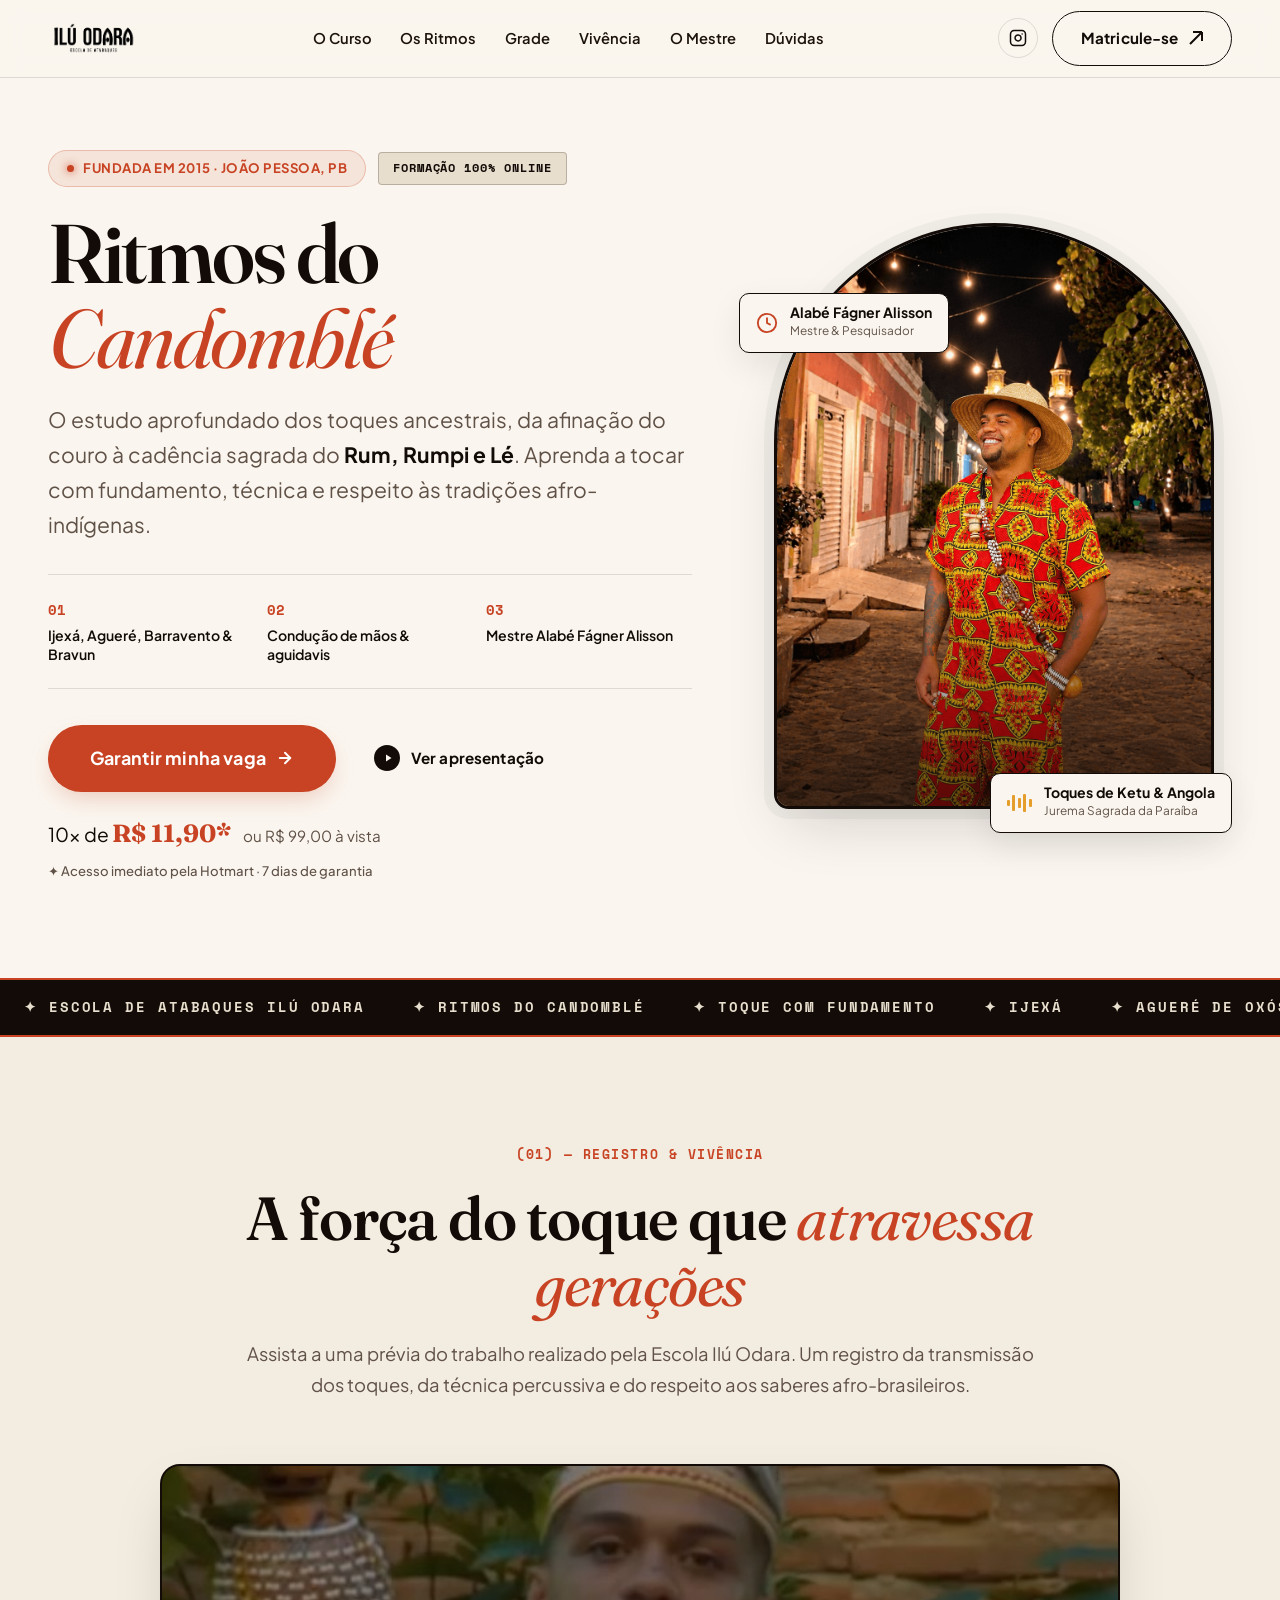
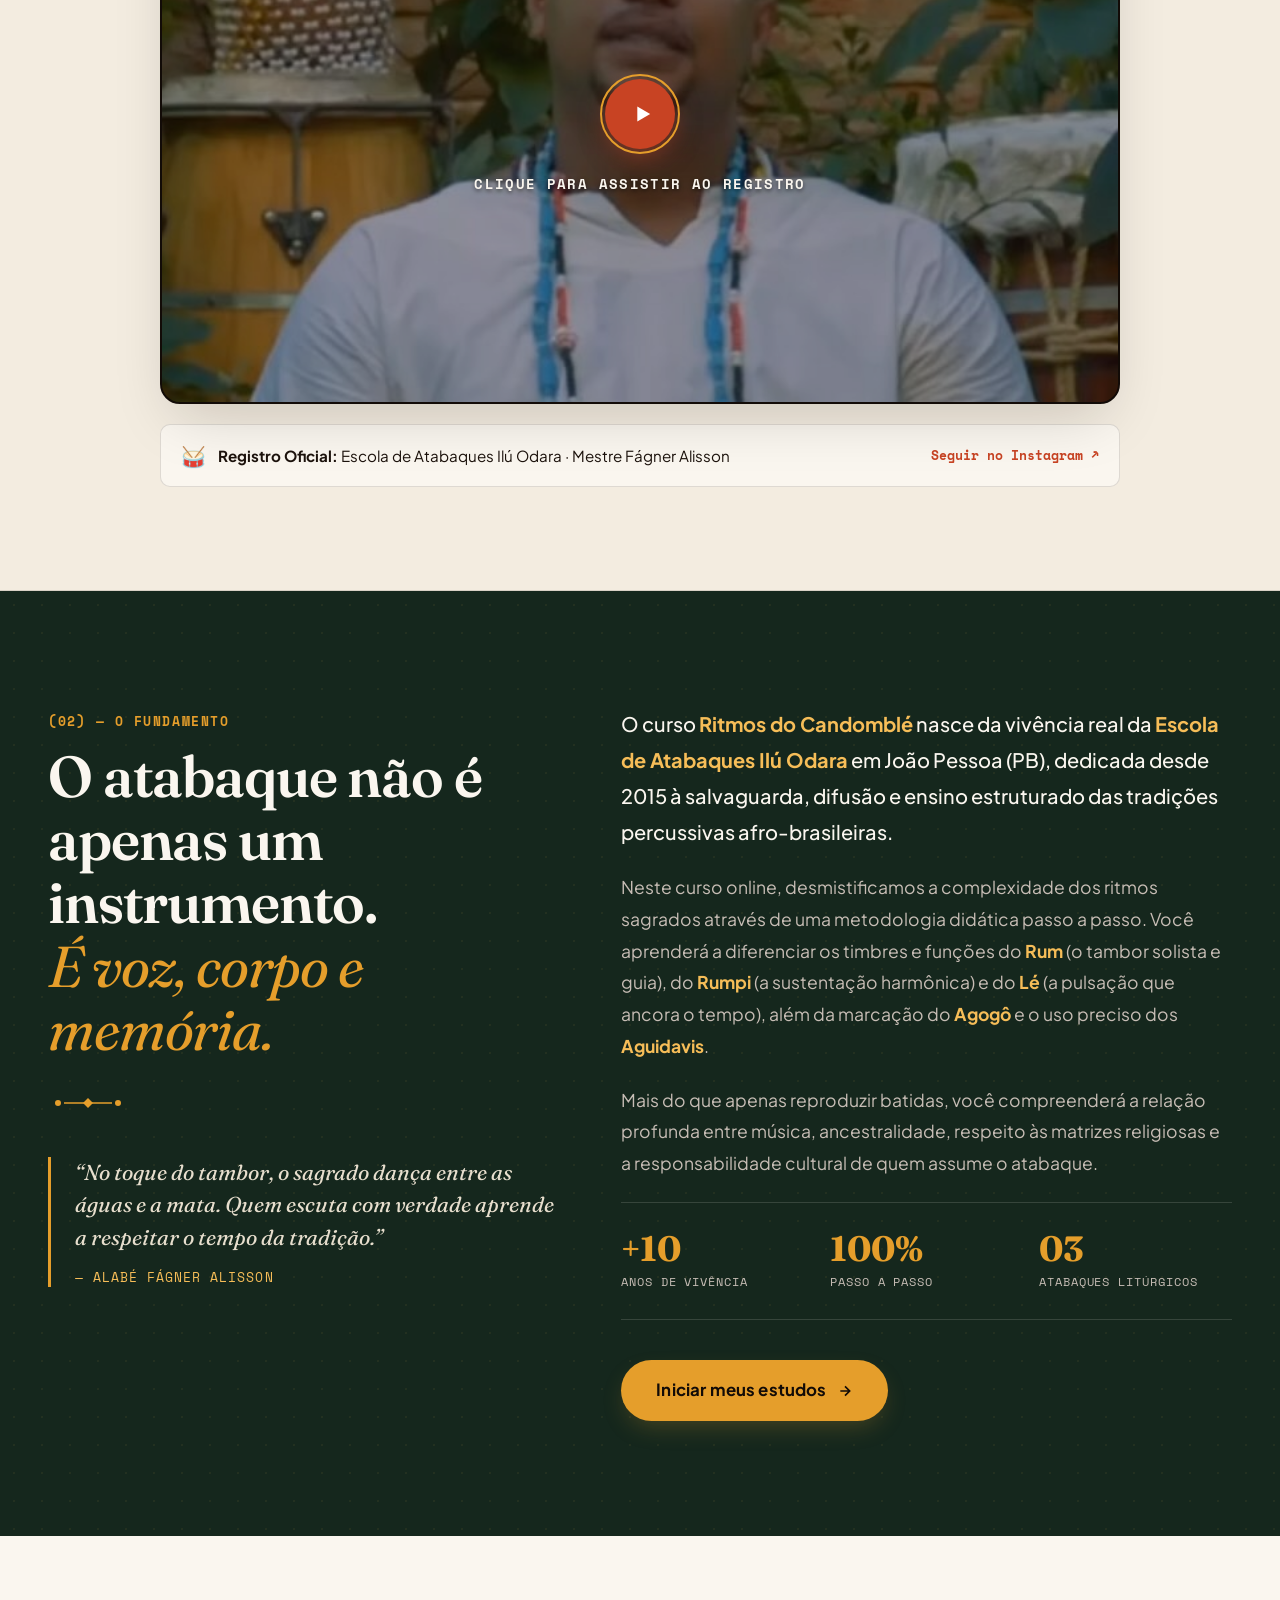
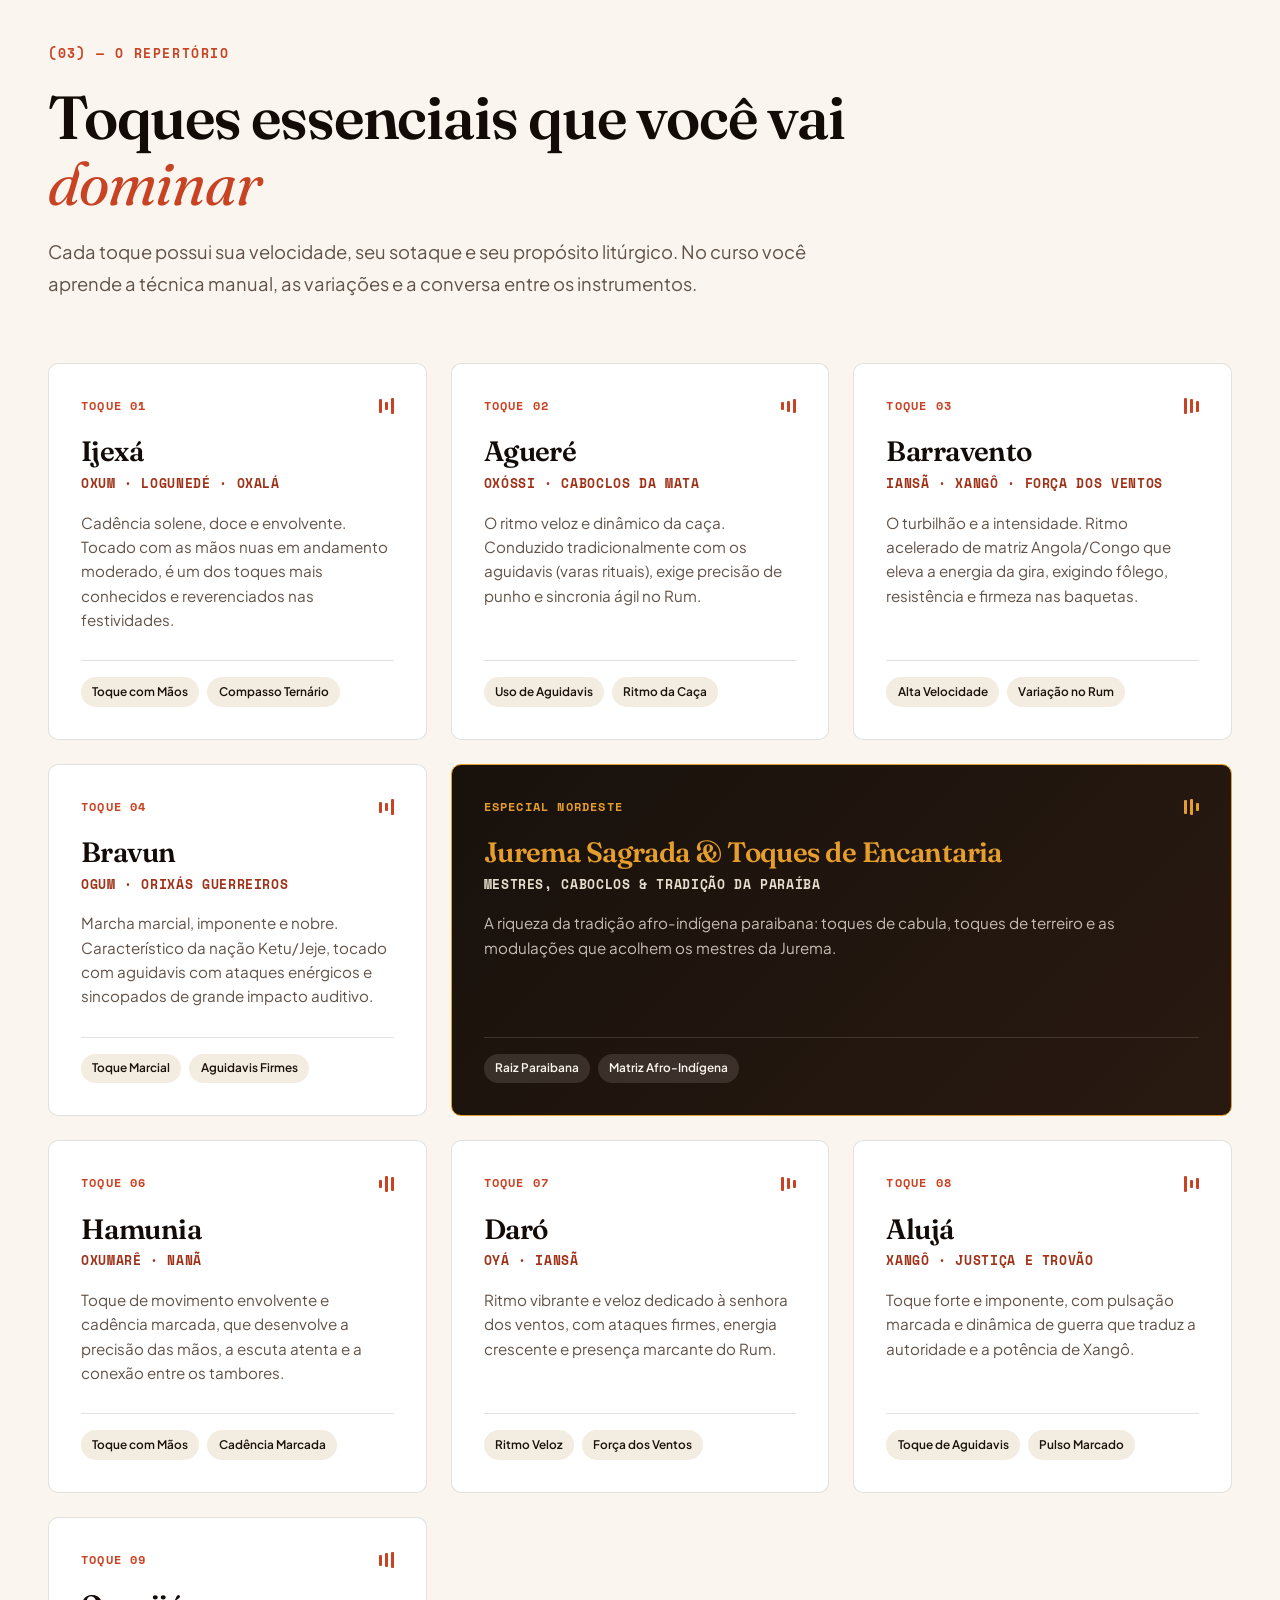
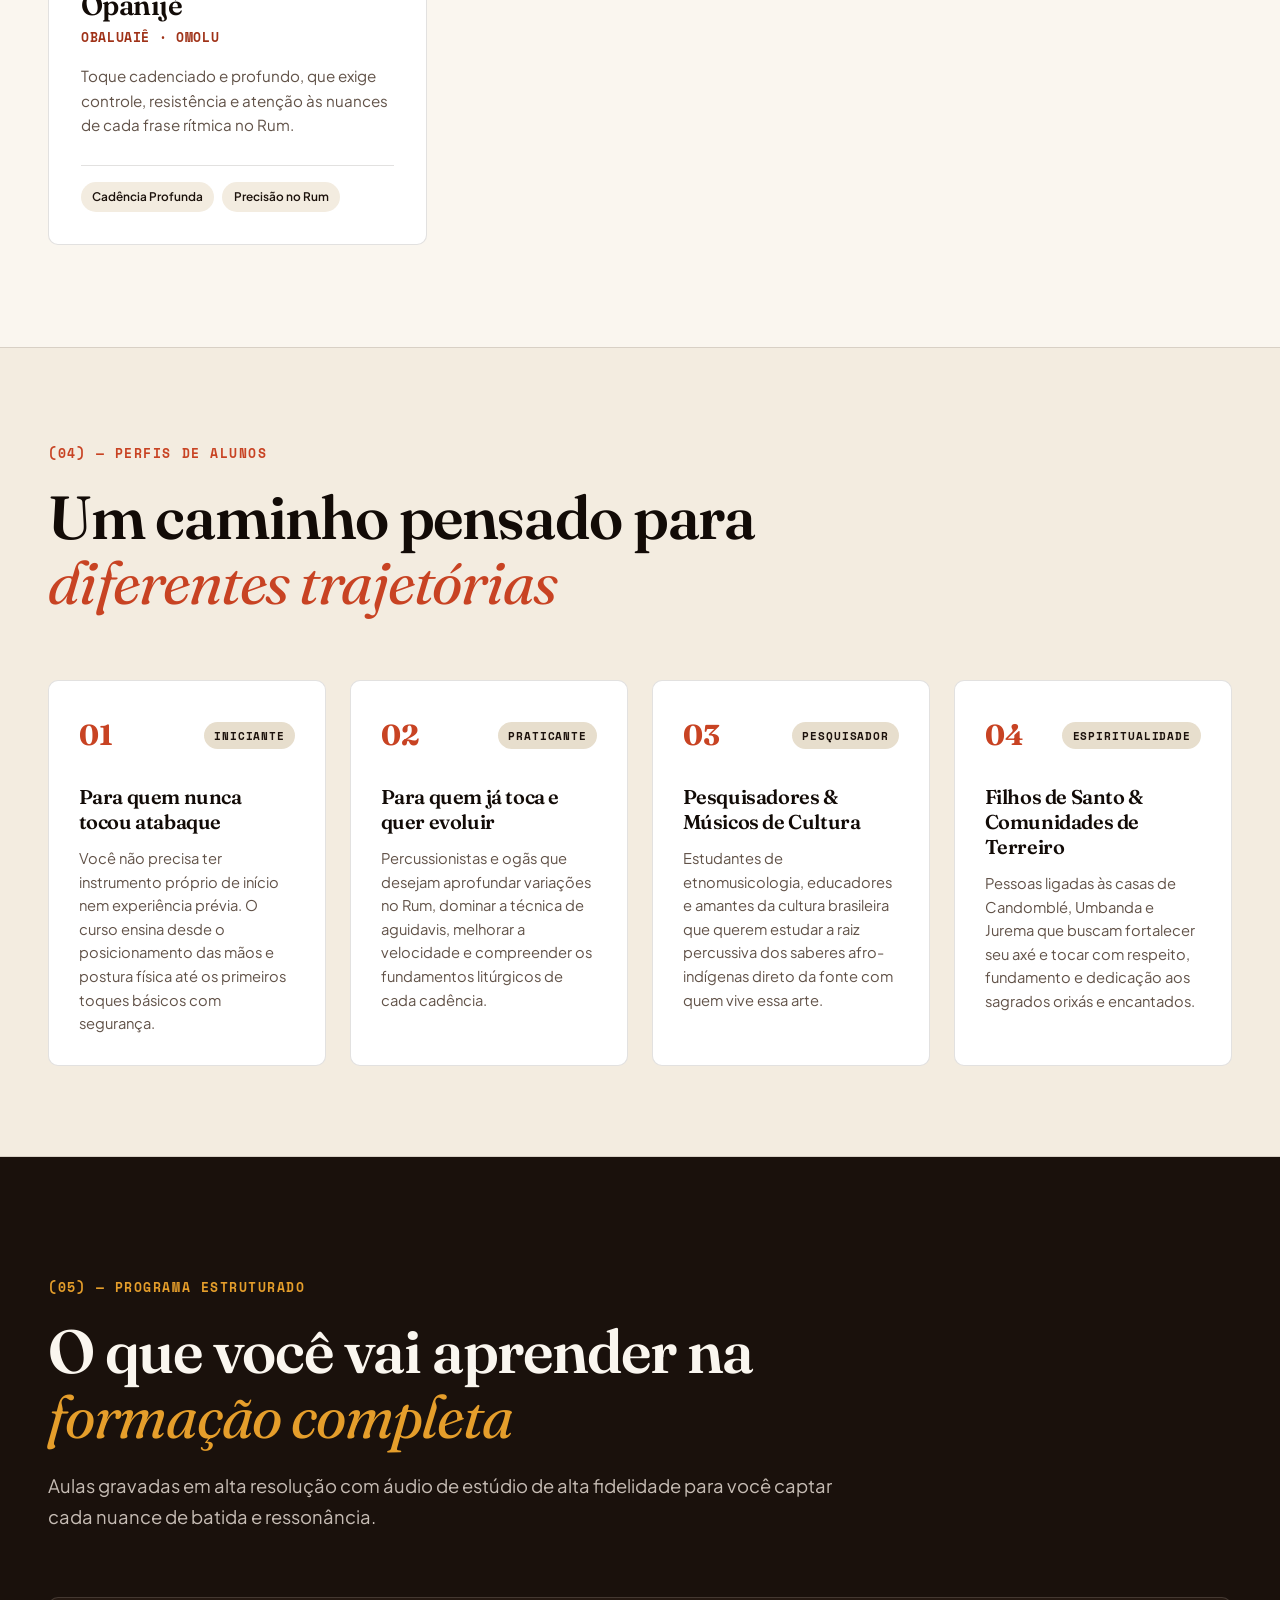
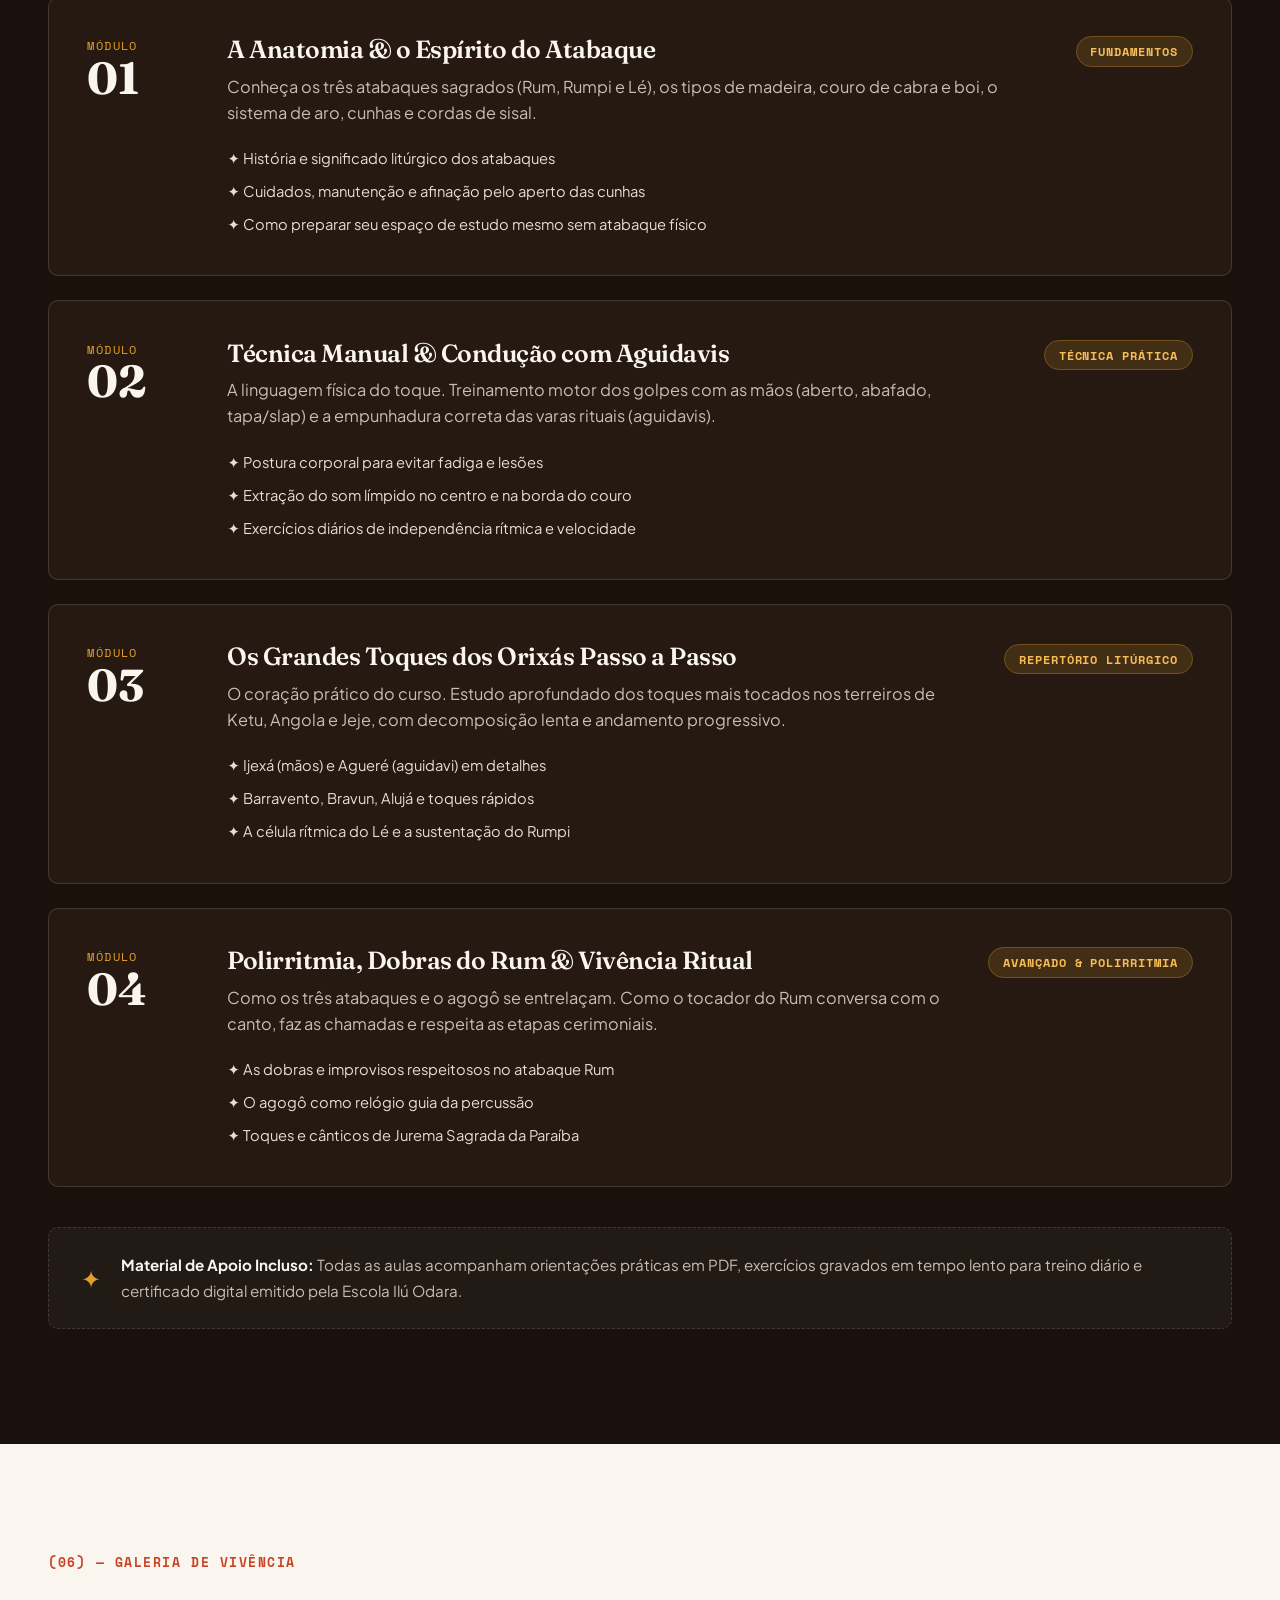
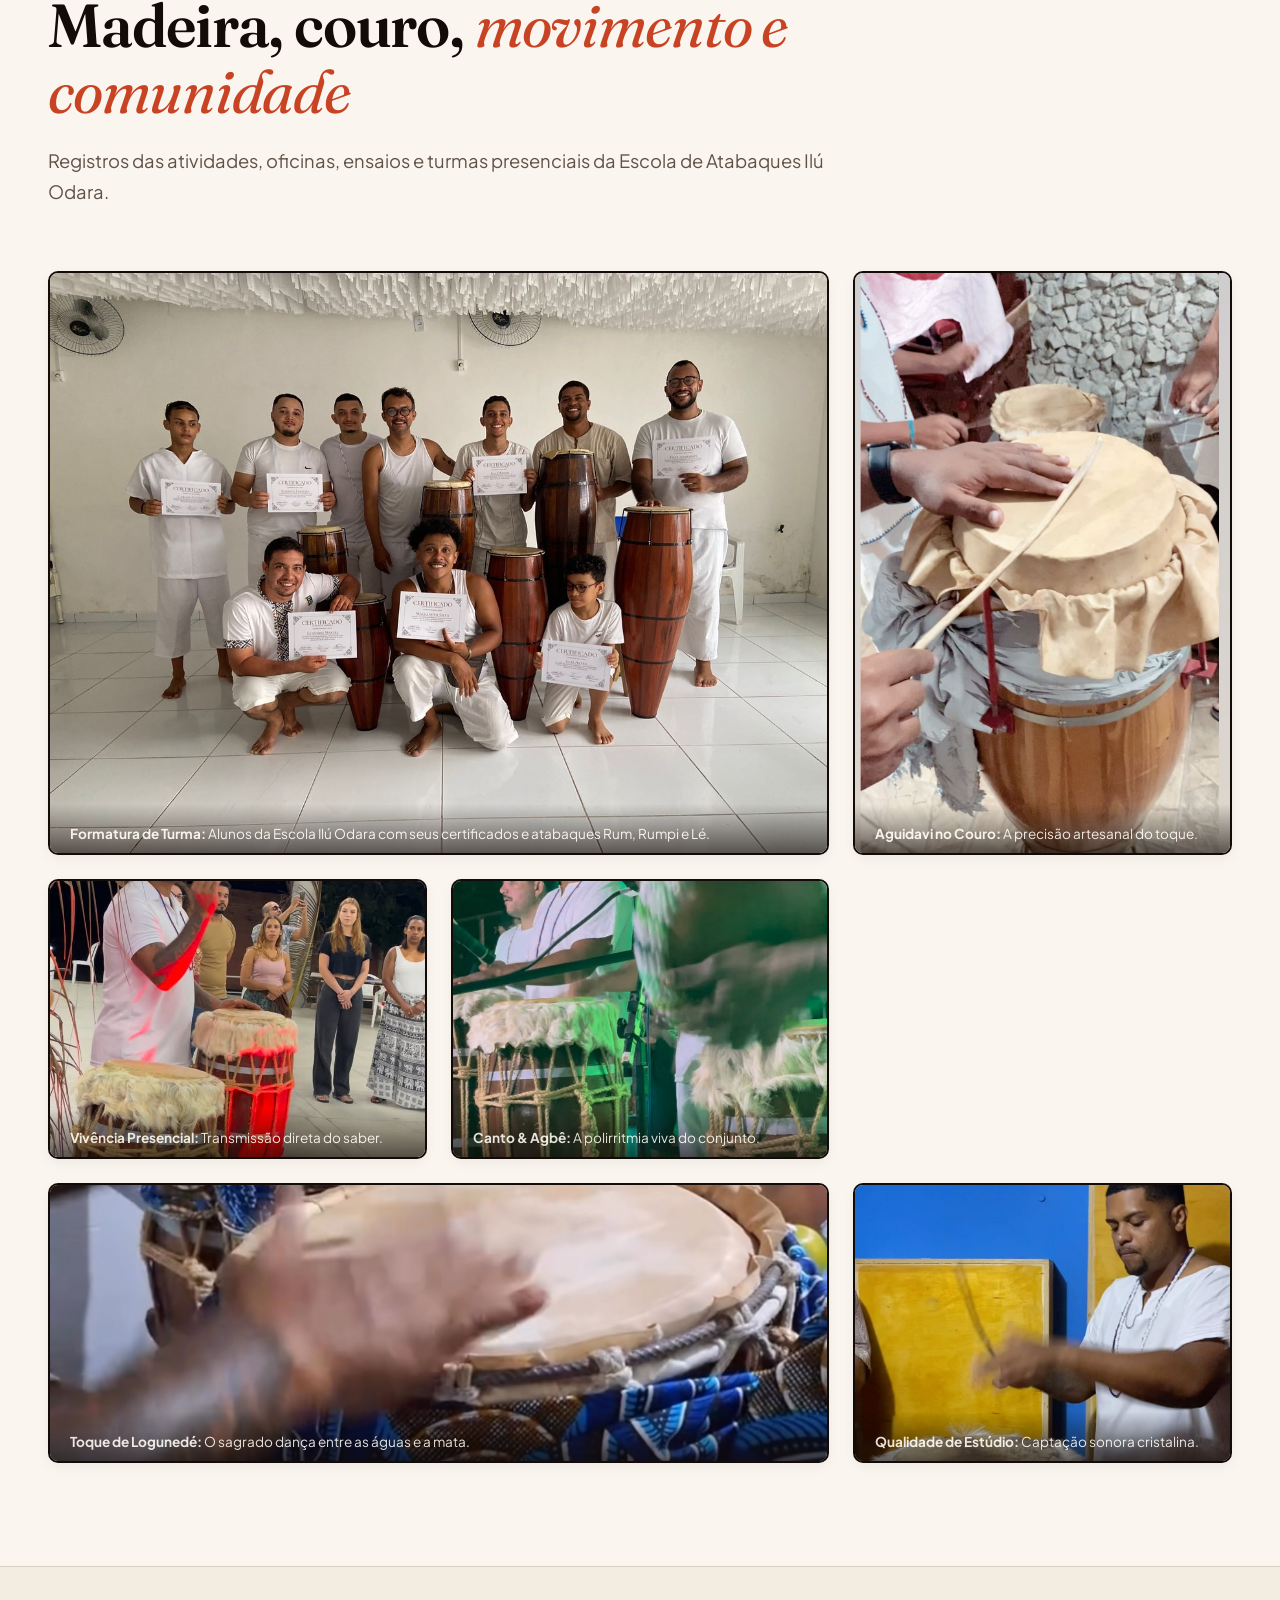
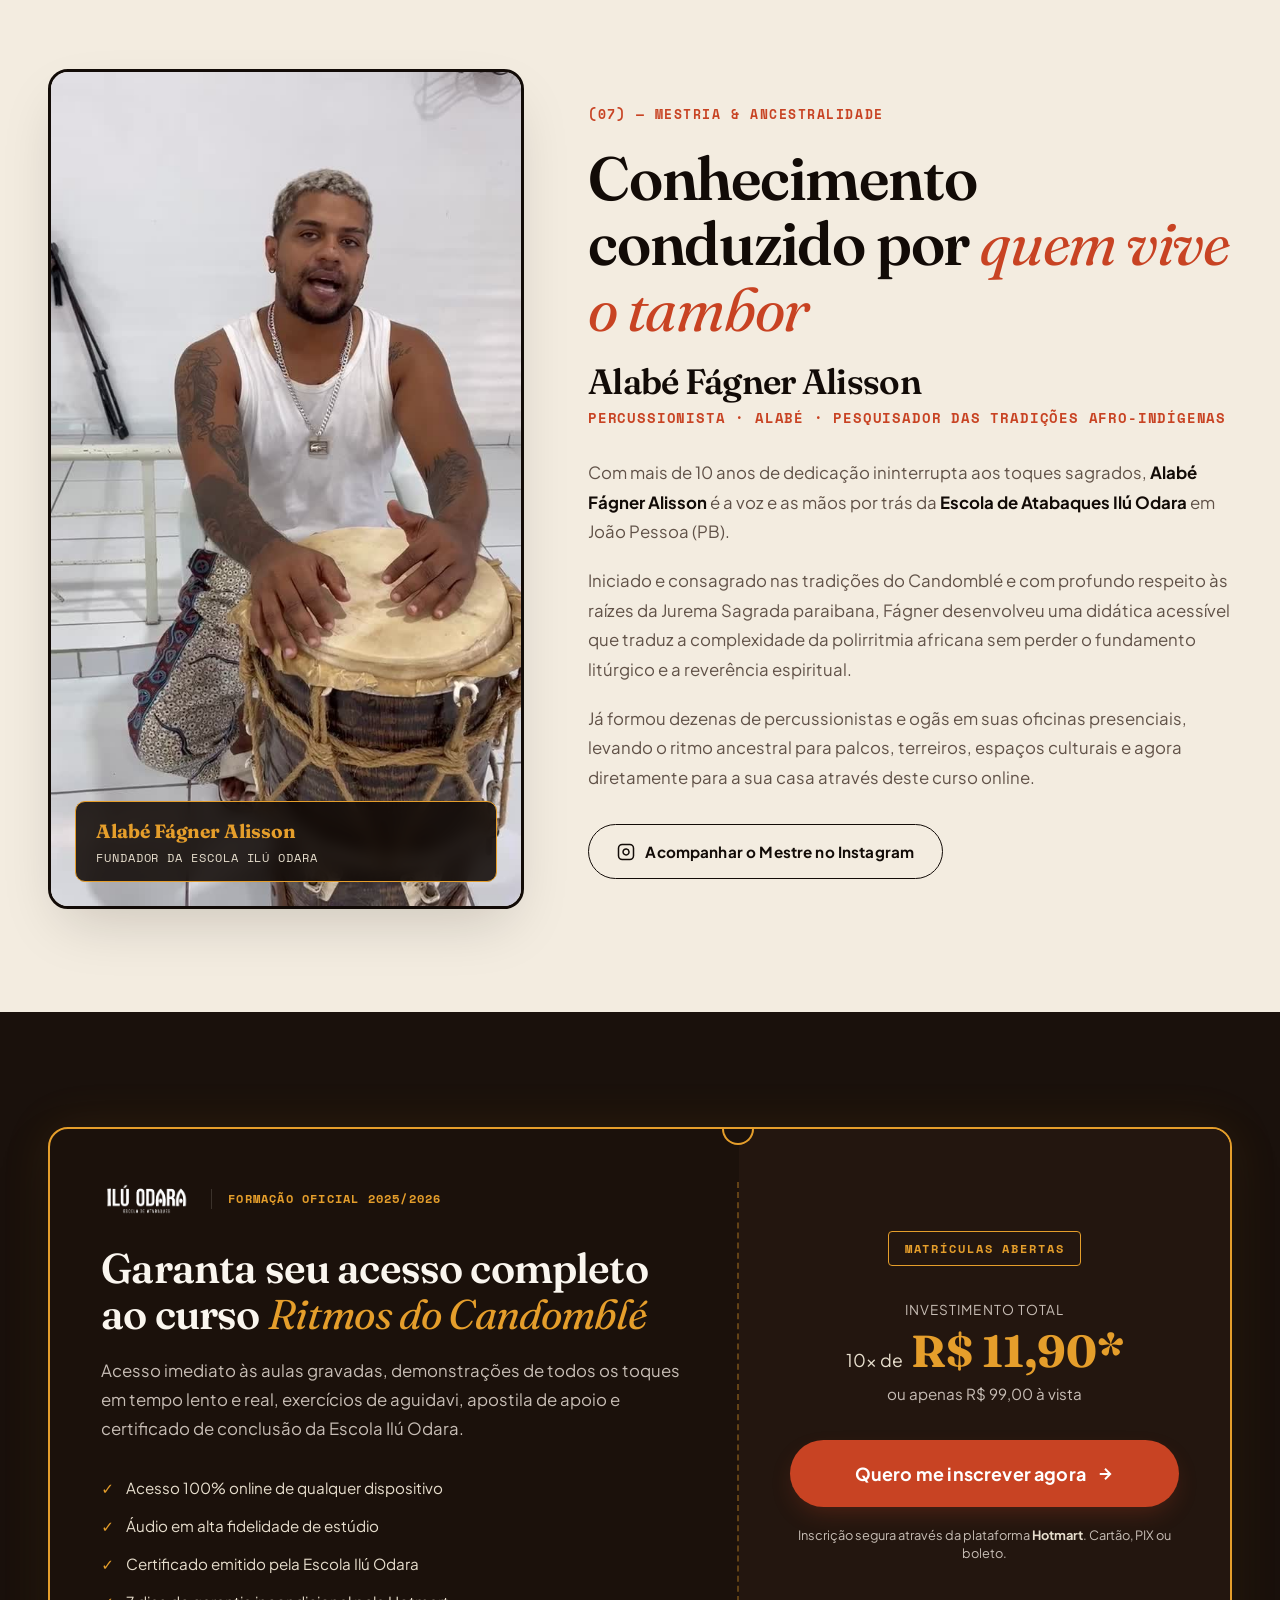
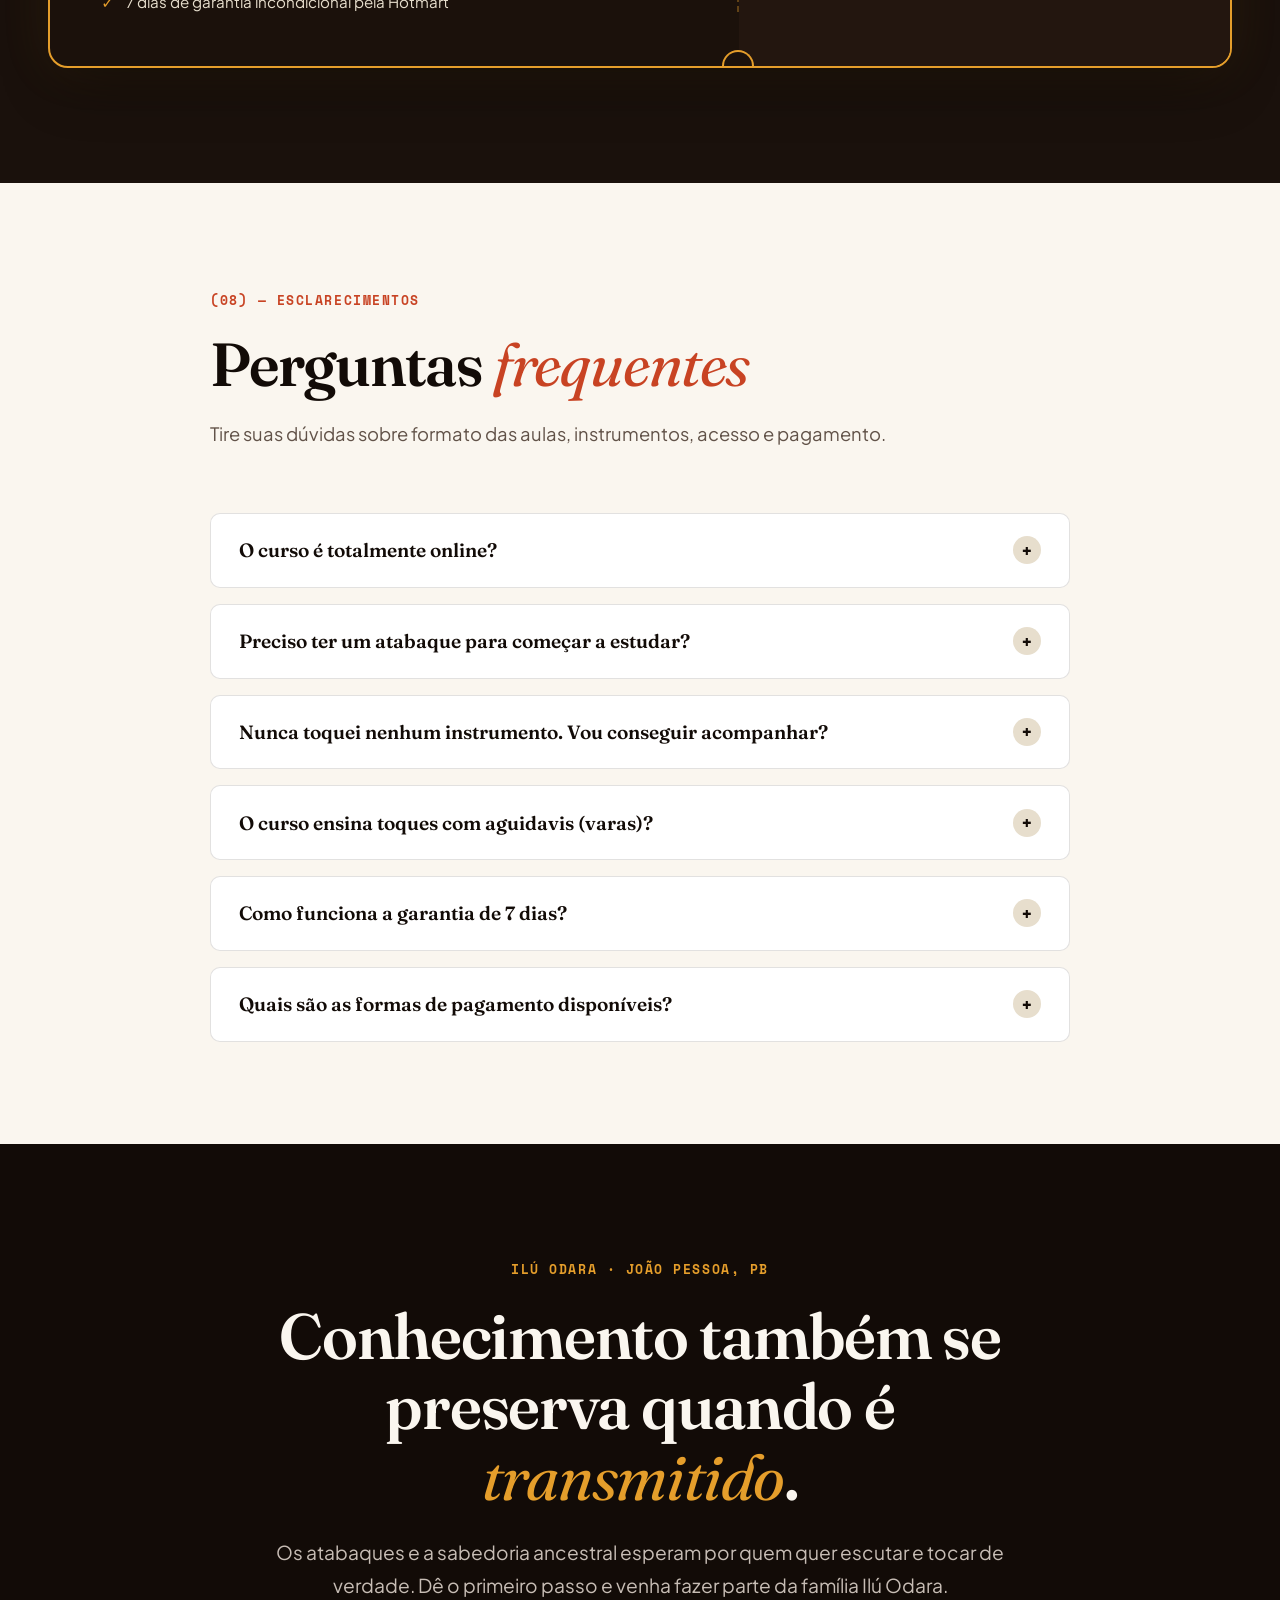
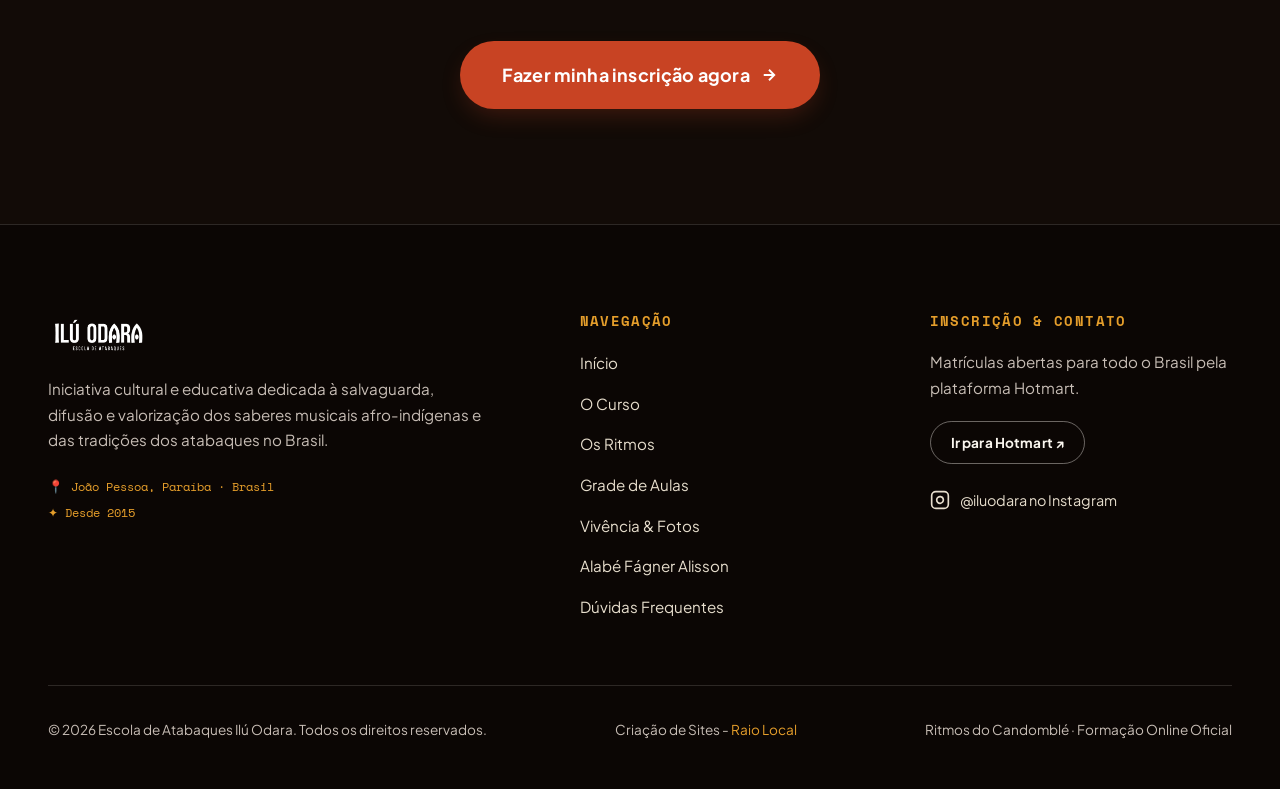
==== commit 15ec94e4: "Atualização Foto de Fagner" ====
--- a/index.html
+++ b/index.html
@@ -76,10 +76,12 @@
     <header class="topbar" id="navbar">
         <div class="container topbar__inner">
             <a class="brand" href="#inicio" aria-label="Ilú Odara — Escola de Atabaques">
-                <img src="logo-ilu-odara-preta.png" alt="Logotipo Ilú Odara Escola de Atabaques" class="brand__logo brand__logo--dark">
-                <img src="logo-ilu-odara-branca.png" alt="Logotipo Ilú Odara Escola de Atabaques" class="brand__logo brand__logo--light">
-</a>
-<nav class="topbar__nav" aria-label="Navegação Principal">
+                <img src="logo-ilu-odara-preta.png" alt="Logotipo Ilú Odara Escola de Atabaques"
+                    class="brand__logo brand__logo--dark">
+                <img src="logo-ilu-odara-branca.png" alt="Logotipo Ilú Odara Escola de Atabaques"
+                    class="brand__logo brand__logo--light">
+            </a>
+            <nav class="topbar__nav" aria-label="Navegação Principal">
                 <a href="#o-curso">O Curso</a>
                 <a href="#ritmos">Os Ritmos</a>
                 <a href="#modulos">Grade</a>
@@ -98,9 +100,11 @@
                         <line x1="17.5" y1="6.5" x2="17.51" y2="6.5"></line>
                     </svg>
                 </a>
-                <a class="btn btn--outline-dark" href="https://pay.hotmart.com/S89197528Y?bid=1756587501301" target="_blank" rel="noopener">
+                <a class="btn btn--outline-dark" href="https://pay.hotmart.com/S89197528Y?bid=1756587501301"
+                    target="_blank" rel="noopener">
                     <span>Matricule-se</span>
-                    <svg width="14" height="14" viewBox="0 0 14 14" fill="none" stroke="currentColor" stroke-width="2" aria-hidden="true">
+                    <svg width="14" height="14" viewBox="0 0 14 14" fill="none" stroke="currentColor" stroke-width="2"
+                        aria-hidden="true">
                         <path d="M1 13L13 1M13 1H4M13 1V10" />
                     </svg>
                 </a>
@@ -112,9 +116,9 @@
 
         <!-- ===================== 1. HERO SECTION ===================== -->
         <section class="hero" id="inicio" data-hide-sticky aria-labelledby="hero-title">
-<div class="container hero__grid">
+            <div class="container hero__grid">
                 <div class="hero__content reveal">
-                    
+
                     <div class="hero__badge-row">
                         <span class="pill-badge pill-badge--terracotta">
                             <span class="pill-badge__dot"></span>
@@ -128,8 +132,9 @@
                     </h1>
 
                     <p class="hero__lead">
-                        O estudo aprofundado dos toques ancestrais, da afinação do couro à cadência sagrada do 
-                        <strong>Rum, Rumpi e Lé</strong>. Aprenda a tocar com fundamento, técnica e respeito às tradições afro-indígenas.
+                        O estudo aprofundado dos toques ancestrais, da afinação do couro à cadência sagrada do
+                        <strong>Rum, Rumpi e Lé</strong>. Aprenda a tocar com fundamento, técnica e respeito às
+                        tradições afro-indígenas.
                     </p>
 
                     <!-- Key highlights bar (Shahzaib / Editorial pattern) -->
@@ -151,16 +156,22 @@
                     <!-- Action and Pricing Card -->
                     <div class="hero__cta-box">
                         <div class="hero__cta-actions">
-                            <a class="btn btn--primary btn--xlarge" href="https://pay.hotmart.com/S89197528Y?bid=1756587501301" target="_blank" rel="noopener">
+                            <a class="btn btn--primary btn--xlarge"
+                                href="https://pay.hotmart.com/S89197528Y?bid=1756587501301" target="_blank"
+                                rel="noopener">
                                 <span>Garantir minha vaga</span>
-                                <svg width="18" height="18" viewBox="0 0 24 24" fill="none" stroke="currentColor" stroke-width="2.5" stroke-linecap="round" stroke-linejoin="round" aria-hidden="true">
+                                <svg width="18" height="18" viewBox="0 0 24 24" fill="none" stroke="currentColor"
+                                    stroke-width="2.5" stroke-linecap="round" stroke-linejoin="round"
+                                    aria-hidden="true">
                                     <line x1="5" y1="12" x2="19" y2="12"></line>
                                     <polyline points="12 5 19 12 12 19"></polyline>
                                 </svg>
                             </a>
                             <a class="btn btn--ghost" href="#video">
                                 <span class="play-icon-mini" aria-hidden="true">
-                                    <svg width="12" height="12" viewBox="0 0 24 24" fill="currentColor"><path d="M8 5v14l11-7z"/></svg>
+                                    <svg width="12" height="12" viewBox="0 0 24 24" fill="currentColor">
+                                        <path d="M8 5v14l11-7z" />
+                                    </svg>
                                 </span>
                                 <span>Ver apresentação</span>
                             </a>
@@ -181,17 +192,18 @@
                 <div class="hero__media-col reveal" style="--reveal-delay: 100ms">
                     <div class="arch-frame">
                         <div class="arch-frame__inner">
-                            <img src="ilu-odara (12).jpg"
-                                alt="Alabé Fágner Alisson tocando atabaque na Escola Ilú Odara com aguidavi"
-                                width="800" height="1066" fetchpriority="high" decoding="async" class="arch-frame__img">
+                            <img src="ilu-odara-fagner.png"
+                                alt="Alabé Fágner Alisson tocando atabaque na Escola Ilú Odara com aguidavi" width="800"
+                                height="1066" fetchpriority="high" decoding="async" class="arch-frame__img">
                             <div class="arch-frame__overlay" aria-hidden="true"></div>
                         </div>
 
                         <!-- Floating stamp badge (inspired by Mukoma & X2Y) -->
                         <div class="floating-badge floating-badge--top">
-                            <svg class="floating-badge__icon" width="22" height="22" viewBox="0 0 24 24" fill="none" stroke="currentColor" stroke-width="2">
-                                <circle cx="12" cy="12" r="10"/>
-                                <path d="M12 6v6l4 2"/>
+                            <svg class="floating-badge__icon" width="22" height="22" viewBox="0 0 24 24" fill="none"
+                                stroke="currentColor" stroke-width="2">
+                                <circle cx="12" cy="12" r="10" />
+                                <path d="M12 6v6l4 2" />
                             </svg>
                             <div>
                                 <span class="floating-badge__title">Alabé Fágner Alisson</span>
@@ -254,7 +266,8 @@
                         A força do toque que <em>atravessa gerações</em>
                     </h2>
                     <p class="section-desc">
-                        Assista a uma prévia do trabalho realizado pela Escola Ilú Odara. Um registro da transmissão dos toques,
+                        Assista a uma prévia do trabalho realizado pela Escola Ilú Odara. Um registro da transmissão dos
+                        toques,
                         da técnica percussiva e do respeito aos saberes afro-brasileiros.
                     </p>
                 </div>
@@ -266,14 +279,15 @@
                             data-video-title="Conheça o trabalho da Escola de Atabaques Ilú Odara"
                             aria-label="Reproduzir vídeo de apresentação da Escola de Atabaques Ilú Odara">
                             <img src="ilu-odara (6).jpg"
-                                alt="Alabé Fágner Alisson em entrevista sobre a Escola Ilú Odara"
-                                width="1280" height="720" loading="lazy" decoding="async" class="video-facade__img">
-                            
+                                alt="Alabé Fágner Alisson em entrevista sobre a Escola Ilú Odara" width="1280"
+                                height="720" loading="lazy" decoding="async" class="video-facade__img">
+
                             <div class="video-facade__overlay">
                                 <div class="play-button-custom">
                                     <div class="play-button-custom__ring"></div>
                                     <div class="play-button-custom__core">
-                                        <svg width="28" height="28" viewBox="0 0 24 24" fill="currentColor" aria-hidden="true">
+                                        <svg width="28" height="28" viewBox="0 0 24 24" fill="currentColor"
+                                            aria-hidden="true">
                                             <path d="M8 5.5v13l11-6.5-11-6.5z" />
                                         </svg>
                                     </div>
@@ -286,9 +300,11 @@
                     <div class="video-caption-bar">
                         <div class="video-caption-bar__left">
                             <span class="video-caption-bar__icon">🥁</span>
-                            <p><strong>Registro Oficial:</strong> Escola de Atabaques Ilú Odara · Mestre Fágner Alisson</p>
-                        </div>
-                        <a class="video-caption-bar__link" href="https://www.instagram.com/iluodara/" target="_blank" rel="noopener">
+                            <p><strong>Registro Oficial:</strong> Escola de Atabaques Ilú Odara · Mestre Fágner Alisson
+                            </p>
+                        </div>
+                        <a class="video-caption-bar__link" href="https://www.instagram.com/iluodara/" target="_blank"
+                            rel="noopener">
                             Seguir no Instagram ↗
                         </a>
                     </div>
@@ -299,7 +315,7 @@
         <!-- ===================== 3. MANIFESTO / O QUE É O CURSO ===================== -->
         <section class="manifesto-section section-dark" id="o-curso" aria-labelledby="manifesto-title">
             <div class="manifesto-decor-lines" aria-hidden="true"></div>
-            
+
             <div class="container manifesto__grid">
                 <div class="manifesto__col-left reveal">
                     <span class="editorial-tag editorial-tag--ochre">(02) — O Fundamento</span>
@@ -307,35 +323,42 @@
                         O atabaque não é apenas um instrumento.<br>
                         <em>É voz, corpo e memória.</em>
                     </h2>
-                    
+
                     <div class="woodcut-ornament" aria-hidden="true">
                         <svg width="80" height="20" viewBox="0 0 80 20" fill="currentColor">
-                            <circle cx="10" cy="10" r="3"/>
-                            <line x1="16" y1="10" x2="36" y2="10" stroke="currentColor" stroke-width="1.5"/>
-                            <polygon points="40,5 45,10 40,15 35,10"/>
-                            <line x1="44" y1="10" x2="64" y2="10" stroke="currentColor" stroke-width="1.5"/>
-                            <circle cx="70" cy="10" r="3"/>
+                            <circle cx="10" cy="10" r="3" />
+                            <line x1="16" y1="10" x2="36" y2="10" stroke="currentColor" stroke-width="1.5" />
+                            <polygon points="40,5 45,10 40,15 35,10" />
+                            <line x1="44" y1="10" x2="64" y2="10" stroke="currentColor" stroke-width="1.5" />
+                            <circle cx="70" cy="10" r="3" />
                         </svg>
                     </div>
 
                     <blockquote class="manifesto__quote">
-                        “No toque do tambor, o sagrado dança entre as águas e a mata. Quem escuta com verdade aprende a respeitar o tempo da tradição.”
+                        “No toque do tambor, o sagrado dança entre as águas e a mata. Quem escuta com verdade aprende a
+                        respeitar o tempo da tradição.”
                         <cite>— Alabé Fágner Alisson</cite>
                     </blockquote>
                 </div>
 
                 <div class="manifesto__col-right reveal" style="--reveal-delay: 120ms">
                     <p class="manifesto__paragraph lead">
-                        O curso <strong>Ritmos do Candomblé</strong> nasce da vivência real da <strong>Escola de Atabaques Ilú Odara</strong> em João Pessoa (PB), 
-                        dedicada desde 2015 à salvaguarda, difusão e ensino estruturado das tradições percussivas afro-brasileiras.
+                        O curso <strong>Ritmos do Candomblé</strong> nasce da vivência real da <strong>Escola de
+                            Atabaques Ilú Odara</strong> em João Pessoa (PB),
+                        dedicada desde 2015 à salvaguarda, difusão e ensino estruturado das tradições percussivas
+                        afro-brasileiras.
                     </p>
                     <p class="manifesto__paragraph">
-                        Neste curso online, desmistificamos a complexidade dos ritmos sagrados através de uma metodologia didática passo a passo. 
-                        Você aprenderá a diferenciar os timbres e funções do <strong>Rum</strong> (o tambor solista e guia), do <strong>Rumpi</strong> (a sustentação harmônica) 
-                        e do <strong>Lé</strong> (a pulsação que ancora o tempo), além da marcação do <strong>Agogô</strong> e o uso preciso dos <strong>Aguidavis</strong>.
+                        Neste curso online, desmistificamos a complexidade dos ritmos sagrados através de uma
+                        metodologia didática passo a passo.
+                        Você aprenderá a diferenciar os timbres e funções do <strong>Rum</strong> (o tambor solista e
+                        guia), do <strong>Rumpi</strong> (a sustentação harmônica)
+                        e do <strong>Lé</strong> (a pulsação que ancora o tempo), além da marcação do
+                        <strong>Agogô</strong> e o uso preciso dos <strong>Aguidavis</strong>.
                     </p>
                     <p class="manifesto__paragraph">
-                        Mais do que apenas reproduzir batidas, você compreenderá a relação profunda entre música, ancestralidade, respeito às matrizes religiosas 
+                        Mais do que apenas reproduzir batidas, você compreenderá a relação profunda entre música,
+                        ancestralidade, respeito às matrizes religiosas
                         e a responsabilidade cultural de quem assume o atabaque.
                     </p>
 
@@ -354,9 +377,13 @@
                         </div>
                     </div>
 
-                    <a class="btn btn--ochre btn--large" href="https://pay.hotmart.com/S89197528Y?bid=1756587501301" target="_blank" rel="noopener">
+                    <a class="btn btn--ochre btn--large" href="https://pay.hotmart.com/S89197528Y?bid=1756587501301"
+                        target="_blank" rel="noopener">
                         <span>Iniciar meus estudos</span>
-                        <svg width="16" height="16" viewBox="0 0 24 24" fill="none" stroke="currentColor" stroke-width="2.5"><path d="M5 12h14M12 5l7 7-7 7"/></svg>
+                        <svg width="16" height="16" viewBox="0 0 24 24" fill="none" stroke="currentColor"
+                            stroke-width="2.5">
+                            <path d="M5 12h14M12 5l7 7-7 7" />
+                        </svg>
                     </a>
                 </div>
             </div>
@@ -371,25 +398,27 @@
                         Toques essenciais que você vai <em>dominar</em>
                     </h2>
                     <p class="section-desc">
-                        Cada toque possui sua velocidade, seu sotaque e seu propósito litúrgico. 
+                        Cada toque possui sua velocidade, seu sotaque e seu propósito litúrgico.
                         No curso você aprende a técnica manual, as variações e a conversa entre os instrumentos.
                     </p>
                 </div>
 
                 <div class="rhythms-grid">
-                    
+
                     <!-- Card 1: Ijexá -->
                     <article class="rhythm-card reveal">
                         <div class="rhythm-card__header">
                             <span class="rhythm-card__code">TOQUE 01</span>
                             <div class="rhythm-card__pulse" aria-hidden="true">
-                                <span class="r-bar r-bar--1"></span><span class="r-bar r-bar--2"></span><span class="r-bar r-bar--3"></span>
+                                <span class="r-bar r-bar--1"></span><span class="r-bar r-bar--2"></span><span
+                                    class="r-bar r-bar--3"></span>
                             </div>
                         </div>
                         <h3 class="rhythm-card__title">Ijexá</h3>
                         <p class="rhythm-card__orixa">Oxum · Logunedé · Oxalá</p>
                         <p class="rhythm-card__desc">
-                            Cadência solene, doce e envolvente. Tocado com as mãos nuas em andamento moderado, é um dos toques mais conhecidos e reverenciados nas festividades.
+                            Cadência solene, doce e envolvente. Tocado com as mãos nuas em andamento moderado, é um dos
+                            toques mais conhecidos e reverenciados nas festividades.
                         </p>
                         <div class="rhythm-card__footer">
                             <span class="rhythm-pill">Toque com Mãos</span>
@@ -402,13 +431,15 @@
                         <div class="rhythm-card__header">
                             <span class="rhythm-card__code">TOQUE 02</span>
                             <div class="rhythm-card__pulse" aria-hidden="true">
-                                <span class="r-bar r-bar--2"></span><span class="r-bar r-bar--4"></span><span class="r-bar r-bar--1"></span>
+                                <span class="r-bar r-bar--2"></span><span class="r-bar r-bar--4"></span><span
+                                    class="r-bar r-bar--1"></span>
                             </div>
                         </div>
                         <h3 class="rhythm-card__title">Agueré</h3>
                         <p class="rhythm-card__orixa">Oxóssi · Caboclos da Mata</p>
                         <p class="rhythm-card__desc">
-                            O ritmo veloz e dinâmico da caça. Conduzido tradicionalmente com os aguidavis (varas rituais), exige precisão de punho e sincronia ágil no Rum.
+                            O ritmo veloz e dinâmico da caça. Conduzido tradicionalmente com os aguidavis (varas
+                            rituais), exige precisão de punho e sincronia ágil no Rum.
                         </p>
                         <div class="rhythm-card__footer">
                             <span class="rhythm-pill">Uso de Aguidavis</span>
@@ -421,13 +452,15 @@
                         <div class="rhythm-card__header">
                             <span class="rhythm-card__code">TOQUE 03</span>
                             <div class="rhythm-card__pulse" aria-hidden="true">
-                                <span class="r-bar r-bar--3"></span><span class="r-bar r-bar--1"></span><span class="r-bar r-bar--4"></span>
+                                <span class="r-bar r-bar--3"></span><span class="r-bar r-bar--1"></span><span
+                                    class="r-bar r-bar--4"></span>
                             </div>
                         </div>
                         <h3 class="rhythm-card__title">Barravento</h3>
                         <p class="rhythm-card__orixa">Iansã · Xangô · Força dos Ventos</p>
                         <p class="rhythm-card__desc">
-                            O turbilhão e a intensidade. Ritmo acelerado de matriz Angola/Congo que eleva a energia da gira, exigindo fôlego, resistência e firmeza nas baquetas.
+                            O turbilhão e a intensidade. Ritmo acelerado de matriz Angola/Congo que eleva a energia da
+                            gira, exigindo fôlego, resistência e firmeza nas baquetas.
                         </p>
                         <div class="rhythm-card__footer">
                             <span class="rhythm-pill">Alta Velocidade</span>
@@ -440,13 +473,15 @@
                         <div class="rhythm-card__header">
                             <span class="rhythm-card__code">TOQUE 04</span>
                             <div class="rhythm-card__pulse" aria-hidden="true">
-                                <span class="r-bar r-bar--4"></span><span class="r-bar r-bar--2"></span><span class="r-bar r-bar--3"></span>
+                                <span class="r-bar r-bar--4"></span><span class="r-bar r-bar--2"></span><span
+                                    class="r-bar r-bar--3"></span>
                             </div>
                         </div>
                         <h3 class="rhythm-card__title">Bravun</h3>
                         <p class="rhythm-card__orixa">Ogum · Orixás Guerreiros</p>
                         <p class="rhythm-card__desc">
-                            Marcha marcial, imponente e nobre. Característico da nação Ketu/Jeje, tocado com aguidavis com ataques enérgicos e sincopados de grande impacto auditivo.
+                            Marcha marcial, imponente e nobre. Característico da nação Ketu/Jeje, tocado com aguidavis
+                            com ataques enérgicos e sincopados de grande impacto auditivo.
                         </p>
                         <div class="rhythm-card__footer">
                             <span class="rhythm-pill">Toque Marcial</span>
@@ -459,13 +494,15 @@
                         <div class="rhythm-card__header">
                             <span class="rhythm-card__code">ESPECIAL NORDESTE</span>
                             <div class="rhythm-card__pulse" aria-hidden="true">
-                                <span class="r-bar r-bar--1"></span><span class="r-bar r-bar--3"></span><span class="r-bar r-bar--2"></span>
+                                <span class="r-bar r-bar--1"></span><span class="r-bar r-bar--3"></span><span
+                                    class="r-bar r-bar--2"></span>
                             </div>
                         </div>
                         <h3 class="rhythm-card__title">Jurema Sagrada & Toques de Encantaria</h3>
                         <p class="rhythm-card__orixa">Mestres, Caboclos & Tradição da Paraíba</p>
                         <p class="rhythm-card__desc">
-                            A riqueza da tradição afro-indígena paraibana: toques de cabula, toques de terreiro e as modulações que acolhem os mestres da Jurema.
+                            A riqueza da tradição afro-indígena paraibana: toques de cabula, toques de terreiro e as
+                            modulações que acolhem os mestres da Jurema.
                         </p>
                         <div class="rhythm-card__footer">
                             <span class="rhythm-pill">Raiz Paraibana</span>
@@ -474,32 +511,53 @@
                     </article>
 
                     <article class="rhythm-card reveal is-visible" style="--reveal-delay: 400ms">
-                        <div class="rhythm-card__header"><span class="rhythm-card__code">TOQUE 06</span><div class="rhythm-card__pulse" aria-hidden="true"><span class="r-bar r-bar--2"></span><span class="r-bar r-bar--3"></span><span class="r-bar r-bar--1"></span></div></div>
+                        <div class="rhythm-card__header"><span class="rhythm-card__code">TOQUE 06</span>
+                            <div class="rhythm-card__pulse" aria-hidden="true"><span class="r-bar r-bar--2"></span><span
+                                    class="r-bar r-bar--3"></span><span class="r-bar r-bar--1"></span></div>
+                        </div>
                         <h3 class="rhythm-card__title">Hamunia</h3>
                         <p class="rhythm-card__orixa">Oxumar&ecirc; &middot; Nan&atilde;</p>
-                        <p class="rhythm-card__desc">Toque de movimento envolvente e cad&ecirc;ncia marcada, que desenvolve a precis&atilde;o das m&atilde;os, a escuta atenta e a conex&atilde;o entre os tambores.</p>
-                        <div class="rhythm-card__footer"><span class="rhythm-pill">Toque com M&atilde;os</span><span class="rhythm-pill">Cad&ecirc;ncia Marcada</span></div>
+                        <p class="rhythm-card__desc">Toque de movimento envolvente e cad&ecirc;ncia marcada, que
+                            desenvolve a precis&atilde;o das m&atilde;os, a escuta atenta e a conex&atilde;o entre os
+                            tambores.</p>
+                        <div class="rhythm-card__footer"><span class="rhythm-pill">Toque com M&atilde;os</span><span
+                                class="rhythm-pill">Cad&ecirc;ncia Marcada</span></div>
                     </article>
                     <article class="rhythm-card reveal is-visible" style="--reveal-delay: 480ms">
-                        <div class="rhythm-card__header"><span class="rhythm-card__code">TOQUE 07</span><div class="rhythm-card__pulse" aria-hidden="true"><span class="r-bar r-bar--1"></span><span class="r-bar r-bar--4"></span><span class="r-bar r-bar--2"></span></div></div>
+                        <div class="rhythm-card__header"><span class="rhythm-card__code">TOQUE 07</span>
+                            <div class="rhythm-card__pulse" aria-hidden="true"><span class="r-bar r-bar--1"></span><span
+                                    class="r-bar r-bar--4"></span><span class="r-bar r-bar--2"></span></div>
+                        </div>
                         <h3 class="rhythm-card__title">Dar&oacute;</h3>
                         <p class="rhythm-card__orixa">Oy&aacute; &middot; Ians&atilde;</p>
-                        <p class="rhythm-card__desc">Ritmo vibrante e veloz dedicado &agrave; senhora dos ventos, com ataques firmes, energia crescente e presen&ccedil;a marcante do Rum.</p>
-                        <div class="rhythm-card__footer"><span class="rhythm-pill">Ritmo Veloz</span><span class="rhythm-pill">For&ccedil;a dos Ventos</span></div>
+                        <p class="rhythm-card__desc">Ritmo vibrante e veloz dedicado &agrave; senhora dos ventos, com
+                            ataques firmes, energia crescente e presen&ccedil;a marcante do Rum.</p>
+                        <div class="rhythm-card__footer"><span class="rhythm-pill">Ritmo Veloz</span><span
+                                class="rhythm-pill">For&ccedil;a dos Ventos</span></div>
                     </article>
                     <article class="rhythm-card reveal is-visible" style="--reveal-delay: 560ms">
-                        <div class="rhythm-card__header"><span class="rhythm-card__code">TOQUE 08</span><div class="rhythm-card__pulse" aria-hidden="true"><span class="r-bar r-bar--3"></span><span class="r-bar r-bar--2"></span><span class="r-bar r-bar--4"></span></div></div>
+                        <div class="rhythm-card__header"><span class="rhythm-card__code">TOQUE 08</span>
+                            <div class="rhythm-card__pulse" aria-hidden="true"><span class="r-bar r-bar--3"></span><span
+                                    class="r-bar r-bar--2"></span><span class="r-bar r-bar--4"></span></div>
+                        </div>
                         <h3 class="rhythm-card__title">Aluj&aacute;</h3>
                         <p class="rhythm-card__orixa">Xang&ocirc; &middot; Justi&ccedil;a e Trov&atilde;o</p>
-                        <p class="rhythm-card__desc">Toque forte e imponente, com pulsa&ccedil;&atilde;o marcada e din&acirc;mica de guerra que traduz a autoridade e a pot&ecirc;ncia de Xang&ocirc;.</p>
-                        <div class="rhythm-card__footer"><span class="rhythm-pill">Toque de Aguidavis</span><span class="rhythm-pill">Pulso Marcado</span></div>
+                        <p class="rhythm-card__desc">Toque forte e imponente, com pulsa&ccedil;&atilde;o marcada e
+                            din&acirc;mica de guerra que traduz a autoridade e a pot&ecirc;ncia de Xang&ocirc;.</p>
+                        <div class="rhythm-card__footer"><span class="rhythm-pill">Toque de Aguidavis</span><span
+                                class="rhythm-pill">Pulso Marcado</span></div>
                     </article>
                     <article class="rhythm-card reveal is-visible" style="--reveal-delay: 640ms">
-                        <div class="rhythm-card__header"><span class="rhythm-card__code">TOQUE 09</span><div class="rhythm-card__pulse" aria-hidden="true"><span class="r-bar r-bar--4"></span><span class="r-bar r-bar--1"></span><span class="r-bar r-bar--3"></span></div></div>
+                        <div class="rhythm-card__header"><span class="rhythm-card__code">TOQUE 09</span>
+                            <div class="rhythm-card__pulse" aria-hidden="true"><span class="r-bar r-bar--4"></span><span
+                                    class="r-bar r-bar--1"></span><span class="r-bar r-bar--3"></span></div>
+                        </div>
                         <h3 class="rhythm-card__title">Opanij&eacute;</h3>
                         <p class="rhythm-card__orixa">Obaluai&ecirc; &middot; Omolu</p>
-                        <p class="rhythm-card__desc">Toque cadenciado e profundo, que exige controle, resist&ecirc;ncia e aten&ccedil;&atilde;o &agrave;s nuances de cada frase r&iacute;tmica no Rum.</p>
-                        <div class="rhythm-card__footer"><span class="rhythm-pill">Cad&ecirc;ncia Profunda</span><span class="rhythm-pill">Precis&atilde;o no Rum</span></div>
+                        <p class="rhythm-card__desc">Toque cadenciado e profundo, que exige controle, resist&ecirc;ncia
+                            e aten&ccedil;&atilde;o &agrave;s nuances de cada frase r&iacute;tmica no Rum.</p>
+                        <div class="rhythm-card__footer"><span class="rhythm-pill">Cad&ecirc;ncia Profunda</span><span
+                                class="rhythm-pill">Precis&atilde;o no Rum</span></div>
                     </article>
         </section>
 
@@ -521,8 +579,9 @@
                         </div>
                         <h3>Para quem nunca tocou atabaque</h3>
                         <p>
-                            Você não precisa ter instrumento próprio de início nem experiência prévia. 
-                            O curso ensina desde o posicionamento das mãos e postura física até os primeiros toques básicos com segurança.
+                            Você não precisa ter instrumento próprio de início nem experiência prévia.
+                            O curso ensina desde o posicionamento das mãos e postura física até os primeiros toques
+                            básicos com segurança.
                         </p>
                     </div>
 
@@ -533,7 +592,8 @@
                         </div>
                         <h3>Para quem já toca e quer evoluir</h3>
                         <p>
-                            Percussionistas e ogãs que desejam aprofundar variações no Rum, dominar a técnica de aguidavis, 
+                            Percussionistas e ogãs que desejam aprofundar variações no Rum, dominar a técnica de
+                            aguidavis,
                             melhorar a velocidade e compreender os fundamentos litúrgicos de cada cadência.
                         </p>
                     </div>
@@ -545,7 +605,7 @@
                         </div>
                         <h3>Pesquisadores & Músicos de Cultura</h3>
                         <p>
-                            Estudantes de etnomusicologia, educadores e amantes da cultura brasileira que querem estudar 
+                            Estudantes de etnomusicologia, educadores e amantes da cultura brasileira que querem estudar
                             a raiz percussiva dos saberes afro-indígenas direto da fonte com quem vive essa arte.
                         </p>
                     </div>
@@ -557,7 +617,8 @@
                         </div>
                         <h3>Filhos de Santo & Comunidades de Terreiro</h3>
                         <p>
-                            Pessoas ligadas às casas de Candomblé, Umbanda e Jurema que buscam fortalecer seu axé e tocar com respeito, 
+                            Pessoas ligadas às casas de Candomblé, Umbanda e Jurema que buscam fortalecer seu axé e
+                            tocar com respeito,
                             fundamento e dedicação aos sagrados orixás e encantados.
                         </p>
                     </div>
@@ -574,12 +635,13 @@
                         O que você vai aprender na <em>formação completa</em>
                     </h2>
                     <p class="section-desc">
-                        Aulas gravadas em alta resolução com áudio de estúdio de alta fidelidade para você captar cada nuance de batida e ressonância.
+                        Aulas gravadas em alta resolução com áudio de estúdio de alta fidelidade para você captar cada
+                        nuance de batida e ressonância.
                     </p>
                 </div>
 
                 <div class="curriculum-list">
-                    
+
                     <!-- Módulo 1 -->
                     <div class="curriculum-item reveal">
                         <div class="curriculum-item__index">
@@ -589,7 +651,8 @@
                         <div class="curriculum-item__content">
                             <h3>A Anatomia & o Espírito do Atabaque</h3>
                             <p class="curriculum-item__desc">
-                                Conheça os três atabaques sagrados (Rum, Rumpi e Lé), os tipos de madeira, couro de cabra e boi, 
+                                Conheça os três atabaques sagrados (Rum, Rumpi e Lé), os tipos de madeira, couro de
+                                cabra e boi,
                                 o sistema de aro, cunhas e cordas de sisal.
                             </p>
                             <ul class="curriculum-item__topics">
@@ -612,7 +675,8 @@
                         <div class="curriculum-item__content">
                             <h3>Técnica Manual & Condução com Aguidavis</h3>
                             <p class="curriculum-item__desc">
-                                A linguagem física do toque. Treinamento motor dos golpes com as mãos (aberto, abafado, tapa/slap) 
+                                A linguagem física do toque. Treinamento motor dos golpes com as mãos (aberto, abafado,
+                                tapa/slap)
                                 e a empunhadura correta das varas rituais (aguidavis).
                             </p>
                             <ul class="curriculum-item__topics">
@@ -635,7 +699,8 @@
                         <div class="curriculum-item__content">
                             <h3>Os Grandes Toques dos Orixás Passo a Passo</h3>
                             <p class="curriculum-item__desc">
-                                O coração prático do curso. Estudo aprofundado dos toques mais tocados nos terreiros de Ketu, Angola e Jeje, 
+                                O coração prático do curso. Estudo aprofundado dos toques mais tocados nos terreiros de
+                                Ketu, Angola e Jeje,
                                 com decomposição lenta e andamento progressivo.
                             </p>
                             <ul class="curriculum-item__topics">
@@ -658,7 +723,8 @@
                         <div class="curriculum-item__content">
                             <h3>Polirritmia, Dobras do Rum & Vivência Ritual</h3>
                             <p class="curriculum-item__desc">
-                                Como os três atabaques e o agogô se entrelaçam. Como o tocador do Rum conversa com o canto, 
+                                Como os três atabaques e o agogô se entrelaçam. Como o tocador do Rum conversa com o
+                                canto,
                                 faz as chamadas e respeita as etapas cerimoniais.
                             </p>
                             <ul class="curriculum-item__topics">
@@ -677,8 +743,10 @@
                 <div class="curriculum-footer-note reveal">
                     <div class="curriculum-footer-note__icon">✦</div>
                     <p>
-                        <strong>Material de Apoio Incluso:</strong> Todas as aulas acompanham orientações práticas em PDF, 
-                        exercícios gravados em tempo lento para treino diário e certificado digital emitido pela Escola Ilú Odara.
+                        <strong>Material de Apoio Incluso:</strong> Todas as aulas acompanham orientações práticas em
+                        PDF,
+                        exercícios gravados em tempo lento para treino diário e certificado digital emitido pela Escola
+                        Ilú Odara.
                     </p>
                 </div>
             </div>
@@ -693,19 +761,21 @@
                         Madeira, couro, <em>movimento e comunidade</em>
                     </h2>
                     <p class="section-desc">
-                        Registros das atividades, oficinas, ensaios e turmas presenciais da Escola de Atabaques Ilú Odara.
+                        Registros das atividades, oficinas, ensaios e turmas presenciais da Escola de Atabaques Ilú
+                        Odara.
                     </p>
                 </div>
 
                 <!-- Bento-style Editorial Gallery (Inspired by Caatinga and X2Y) -->
                 <div class="gallery-bento">
-                    
+
                     <figure class="bento-item bento-item--large reveal">
                         <img src="ilu-odara (8).jpg"
                             alt="Turma de alunos da Escola Ilú Odara formados segurando seus certificados e atabaques"
                             loading="lazy" decoding="async" class="bento-img">
                         <figcaption class="bento-caption">
-                            <strong>Formatura de Turma:</strong> Alunos da Escola Ilú Odara com seus certificados e atabaques Rum, Rumpi e Lé.
+                            <strong>Formatura de Turma:</strong> Alunos da Escola Ilú Odara com seus certificados e
+                            atabaques Rum, Rumpi e Lé.
                         </figcaption>
                     </figure>
 
@@ -729,16 +799,15 @@
 
                     <figure class="bento-item reveal" style="--reveal-delay: 160ms">
                         <img src="ilu-odara (14).jpg"
-                            alt="Ensemble percussivo com atabaques e xequerê cantando cantos sagrados"
-                            loading="lazy" decoding="async" class="bento-img">
+                            alt="Ensemble percussivo com atabaques e xequerê cantando cantos sagrados" loading="lazy"
+                            decoding="async" class="bento-img">
                         <figcaption class="bento-caption">
                             <strong>Canto & Agbê:</strong> A polirritmia viva do conjunto.
                         </figcaption>
                     </figure>
 
                     <figure class="bento-item bento-item--wide reveal" style="--reveal-delay: 200ms">
-                        <img src="ilu-odara (2).jpg"
-                            alt="Mãos em movimento rápido tocando os atabaques cerimoniais"
+                        <img src="ilu-odara (2).jpg" alt="Mãos em movimento rápido tocando os atabaques cerimoniais"
                             loading="lazy" decoding="async" class="bento-img">
                         <figcaption class="bento-caption">
                             <strong>Toque de Logunedé:</strong> O sagrado dança entre as águas e a mata.
@@ -747,8 +816,8 @@
 
                     <figure class="bento-item reveal" style="--reveal-delay: 240ms">
                         <img src="ilu-odara (5).jpg"
-                            alt="Gravação profissional de percussão em estúdio para o curso online"
-                            loading="lazy" decoding="async" class="bento-img">
+                            alt="Gravação profissional de percussão em estúdio para o curso online" loading="lazy"
+                            decoding="async" class="bento-img">
                         <figcaption class="bento-caption">
                             <strong>Qualidade de Estúdio:</strong> Captação sonora cristalina.
                         </figcaption>
@@ -761,13 +830,13 @@
         <!-- ===================== 8. QUEM É O MESTRE / ALABÉ FÁGNER ALISSON ===================== -->
         <section class="master-section" id="mestre" aria-labelledby="mestre-title">
             <div class="container master-grid">
-                
+
                 <div class="master-media reveal">
                     <div class="master-media__frame">
                         <img src="ilu-odara (9).jpg"
                             alt="Fotografia do Mestre Alabé Fágner Alisson ensinando no atabaque da Escola Ilú Odara"
                             width="900" height="1200" loading="lazy" decoding="async" class="master-media__img">
-                        
+
                         <div class="master-media__badge">
                             <span class="badge-title">Alabé Fágner Alisson</span>
                             <span class="badge-role">Fundador da Escola Ilú Odara</span>
@@ -786,22 +855,29 @@
 
                     <div class="master-bio">
                         <p>
-                            Com mais de 10 anos de dedicação ininterrupta aos toques sagrados, <strong>Alabé Fágner Alisson</strong> 
-                            é a voz e as mãos por trás da <strong>Escola de Atabaques Ilú Odara</strong> em João Pessoa (PB).
+                            Com mais de 10 anos de dedicação ininterrupta aos toques sagrados, <strong>Alabé Fágner
+                                Alisson</strong>
+                            é a voz e as mãos por trás da <strong>Escola de Atabaques Ilú Odara</strong> em João Pessoa
+                            (PB).
                         </p>
                         <p>
-                            Iniciado e consagrado nas tradições do Candomblé e com profundo respeito às raízes da Jurema Sagrada paraibana, 
-                            Fágner desenvolveu uma didática acessível que traduz a complexidade da polirritmia africana sem perder o fundamento litúrgico e a reverência espiritual.
+                            Iniciado e consagrado nas tradições do Candomblé e com profundo respeito às raízes da Jurema
+                            Sagrada paraibana,
+                            Fágner desenvolveu uma didática acessível que traduz a complexidade da polirritmia africana
+                            sem perder o fundamento litúrgico e a reverência espiritual.
                         </p>
                         <p>
-                            Já formou dezenas de percussionistas e ogãs em suas oficinas presenciais, levando o ritmo ancestral para palcos, terreiros, 
+                            Já formou dezenas de percussionistas e ogãs em suas oficinas presenciais, levando o ritmo
+                            ancestral para palcos, terreiros,
                             espaços culturais e agora diretamente para a sua casa através deste curso online.
                         </p>
                     </div>
 
                     <div class="master-signature-row">
-                        <a class="btn btn--outline-dark" href="https://www.instagram.com/iluodara/" target="_blank" rel="noopener">
-                            <svg width="18" height="18" viewBox="0 0 24 24" fill="none" stroke="currentColor" stroke-width="2" aria-hidden="true">
+                        <a class="btn btn--outline-dark" href="https://www.instagram.com/iluodara/" target="_blank"
+                            rel="noopener">
+                            <svg width="18" height="18" viewBox="0 0 24 24" fill="none" stroke="currentColor"
+                                stroke-width="2" aria-hidden="true">
                                 <rect x="2" y="2" width="20" height="20" rx="5" ry="5"></rect>
                                 <path d="M16 11.37A4 4 0 1 1 12.63 8 4 4 0 0 1 16 11.37z"></path>
                                 <line x1="17.5" y1="6.5" x2="17.51" y2="6.5"></line>
@@ -818,7 +894,7 @@
         <section class="offer-section section-dark" id="oferta" data-hide-sticky aria-labelledby="oferta-title">
             <div class="container">
                 <div class="ticket-card reveal">
-                    
+
                     <div class="ticket-card__left">
                         <div class="ticket-brand">
                             <img src="logo-ilu-odara-branca.png" alt="Logotipo Ilú Odara" class="ticket-logo">
@@ -830,7 +906,7 @@
                         </h2>
 
                         <p class="ticket-desc">
-                            Acesso imediato às aulas gravadas, demonstrações de todos os toques em tempo lento e real, 
+                            Acesso imediato às aulas gravadas, demonstrações de todos os toques em tempo lento e real,
                             exercícios de aguidavi, apostila de apoio e certificado de conclusão da Escola Ilú Odara.
                         </p>
 
@@ -872,9 +948,13 @@
                             <span class="ticket-price-cash">ou apenas R$ 99,00 à vista</span>
                         </div>
 
-                        <a class="btn btn--primary btn--xlarge btn--ticket" href="https://pay.hotmart.com/S89197528Y?bid=1756587501301" target="_blank" rel="noopener">
+                        <a class="btn btn--primary btn--xlarge btn--ticket"
+                            href="https://pay.hotmart.com/S89197528Y?bid=1756587501301" target="_blank" rel="noopener">
                             <span>Quero me inscrever agora</span>
-                            <svg width="18" height="18" viewBox="0 0 24 24" fill="none" stroke="currentColor" stroke-width="2.5"><path d="M5 12h14M12 5l7 7-7 7"/></svg>
+                            <svg width="18" height="18" viewBox="0 0 24 24" fill="none" stroke="currentColor"
+                                stroke-width="2.5">
+                                <path d="M5 12h14M12 5l7 7-7 7" />
+                            </svg>
                         </a>
 
                         <p class="ticket-payment-note">
@@ -900,62 +980,72 @@
                 </div>
 
                 <div class="faq-accordion reveal">
-                    
+
                     <div class="faq-item">
                         <h3>
-                            <button class="faq-btn" type="button" id="faq-q1" aria-expanded="false" aria-controls="faq-a1">
+                            <button class="faq-btn" type="button" id="faq-q1" aria-expanded="false"
+                                aria-controls="faq-a1">
                                 <span>O curso é totalmente online?</span>
                                 <span class="faq-icon" aria-hidden="true">+</span>
                             </button>
                         </h3>
                         <div class="faq-panel" id="faq-a1" role="region" aria-labelledby="faq-q1">
                             <p>
-                                Sim! Todas as aulas do <strong>Ritmos do Candomblé</strong> são 100% online e gravadas. 
-                                Você pode assistir no seu computador, celular ou tablet, no seu ritmo, quantas vezes desejar, sem prazo limite para terminar.
+                                Sim! Todas as aulas do <strong>Ritmos do Candomblé</strong> são 100% online e gravadas.
+                                Você pode assistir no seu computador, celular ou tablet, no seu ritmo, quantas vezes
+                                desejar, sem prazo limite para terminar.
                             </p>
                         </div>
                     </div>
 
                     <div class="faq-item">
                         <h3>
-                            <button class="faq-btn" type="button" id="faq-q2" aria-expanded="false" aria-controls="faq-a2">
+                            <button class="faq-btn" type="button" id="faq-q2" aria-expanded="false"
+                                aria-controls="faq-a2">
                                 <span>Preciso ter um atabaque para começar a estudar?</span>
                                 <span class="faq-icon" aria-hidden="true">+</span>
                             </button>
                         </h3>
                         <div class="faq-panel" id="faq-a2" role="region" aria-labelledby="faq-q2">
                             <p>
-                                <strong>Não!</strong> No primeiro módulo ensinamos exercícios motores e dinâmicas que você pode praticar 
-                                na mesa, no colo, em almofadas ou em qualquer superfície percussiva para desenvolver postura, coordenação das mãos e afinação rítmica antes mesmo de adquirir seu atabaque.
+                                <strong>Não!</strong> No primeiro módulo ensinamos exercícios motores e dinâmicas que
+                                você pode praticar
+                                na mesa, no colo, em almofadas ou em qualquer superfície percussiva para desenvolver
+                                postura, coordenação das mãos e afinação rítmica antes mesmo de adquirir seu atabaque.
                             </p>
                         </div>
                     </div>
 
                     <div class="faq-item">
                         <h3>
-                            <button class="faq-btn" type="button" id="faq-q3" aria-expanded="false" aria-controls="faq-a3">
+                            <button class="faq-btn" type="button" id="faq-q3" aria-expanded="false"
+                                aria-controls="faq-a3">
                                 <span>Nunca toquei nenhum instrumento. Vou conseguir acompanhar?</span>
                                 <span class="faq-icon" aria-hidden="true">+</span>
                             </button>
                         </h3>
                         <div class="faq-panel" id="faq-a3" role="region" aria-labelledby="faq-q3">
                             <p>
-                                Com certeza. A didática do Alabé Fágner Alisson é construída especificamente para quem está começando do absoluto zero. 
-                                Cada toque é decomposto em velocidades bem lentas com repetições guiadas para você assimilar sem frustração.
+                                Com certeza. A didática do Alabé Fágner Alisson é construída especificamente para quem
+                                está começando do absoluto zero.
+                                Cada toque é decomposto em velocidades bem lentas com repetições guiadas para você
+                                assimilar sem frustração.
                             </p>
                         </div>
                     </div>
 
                     <div class="faq-item">
                         <h3>
-                            <button class="faq-btn" type="button" id="faq-q4" aria-expanded="false" aria-controls="faq-a4">
+                            <button class="faq-btn" type="button" id="faq-q4" aria-expanded="false"
+                                aria-controls="faq-a4">
                                 <span>O curso ensina toques com aguidavis (varas)?</span>
                                 <span class="faq-icon" aria-hidden="true">+</span>
                             </button>
                         </h3>
                         <div class="faq-panel" id="faq-a4" role="region" aria-labelledby="faq-q4">
                             <p>
-                                Sim! Ensinamos tanto os toques manuais (como o Ijexá) quanto os toques tradicionais que utilizam os aguidavis (como o Agueré e o Bravun), 
+                                Sim! Ensinamos tanto os toques manuais (como o Ijexá) quanto os toques tradicionais que
+                                utilizam os aguidavis (como o Agueré e o Bravun),
                                 abordando a pegada correta, firmeza de punho e controle de intensidade.
                             </p>
                         </div>
@@ -963,29 +1053,34 @@
 
                     <div class="faq-item">
                         <h3>
-                            <button class="faq-btn" type="button" id="faq-q5" aria-expanded="false" aria-controls="faq-a5">
+                            <button class="faq-btn" type="button" id="faq-q5" aria-expanded="false"
+                                aria-controls="faq-a5">
                                 <span>Como funciona a garantia de 7 dias?</span>
                                 <span class="faq-icon" aria-hidden="true">+</span>
                             </button>
                         </h3>
                         <div class="faq-panel" id="faq-a5" role="region" aria-labelledby="faq-q5">
                             <p>
-                                Sua inscrição é 100% protegida pela garantia legal da plataforma Hotmart. Se por qualquer motivo você achar que o curso não é para você, 
-                                pode solicitar o reembolso total com um clique em até 7 dias após a compra, sem qualquer burocracia.
+                                Sua inscrição é 100% protegida pela garantia legal da plataforma Hotmart. Se por
+                                qualquer motivo você achar que o curso não é para você,
+                                pode solicitar o reembolso total com um clique em até 7 dias após a compra, sem qualquer
+                                burocracia.
                             </p>
                         </div>
                     </div>
 
                     <div class="faq-item">
                         <h3>
-                            <button class="faq-btn" type="button" id="faq-q6" aria-expanded="false" aria-controls="faq-a6">
+                            <button class="faq-btn" type="button" id="faq-q6" aria-expanded="false"
+                                aria-controls="faq-a6">
                                 <span>Quais são as formas de pagamento disponíveis?</span>
                                 <span class="faq-icon" aria-hidden="true">+</span>
                             </button>
                         </h3>
                         <div class="faq-panel" id="faq-a6" role="region" aria-labelledby="faq-q6">
                             <p>
-                                O curso pode ser adquirido por <strong>10x de R$ 11,90</strong> no cartão de crédito ou por <strong>R$ 99,00 à vista</strong> 
+                                O curso pode ser adquirido por <strong>10x de R$ 11,90</strong> no cartão de crédito ou
+                                por <strong>R$ 99,00 à vista</strong>
                                 via PIX, cartão ou boleto bancário diretamente na página de checkout seguro da Hotmart.
                             </p>
                         </div>
@@ -1004,12 +1099,16 @@
                         Conhecimento também se preserva quando é <em>transmitido</em>.
                     </h2>
                     <p class="final-cta__text">
-                        Os atabaques e a sabedoria ancestral esperam por quem quer escutar e tocar de verdade. 
+                        Os atabaques e a sabedoria ancestral esperam por quem quer escutar e tocar de verdade.
                         Dê o primeiro passo e venha fazer parte da família Ilú Odara.
                     </p>
-                    <a class="btn btn--primary btn--xlarge" href="https://pay.hotmart.com/S89197528Y?bid=1756587501301" target="_blank" rel="noopener">
+                    <a class="btn btn--primary btn--xlarge" href="https://pay.hotmart.com/S89197528Y?bid=1756587501301"
+                        target="_blank" rel="noopener">
                         <span>Fazer minha inscrição agora</span>
-                        <svg width="18" height="18" viewBox="0 0 24 24" fill="none" stroke="currentColor" stroke-width="2.5"><path d="M5 12h14M12 5l7 7-7 7"/></svg>
+                        <svg width="18" height="18" viewBox="0 0 24 24" fill="none" stroke="currentColor"
+                            stroke-width="2.5">
+                            <path d="M5 12h14M12 5l7 7-7 7" />
+                        </svg>
                     </a>
                 </div>
             </div>
@@ -1023,7 +1122,7 @@
             <div class="footer__brand-col">
                 <img src="logo-ilu-odara-branca.png" alt="Logotipo Ilú Odara" class="footer__logo">
                 <p class="footer__about">
-                    Iniciativa cultural e educativa dedicada à salvaguarda, difusão e valorização 
+                    Iniciativa cultural e educativa dedicada à salvaguarda, difusão e valorização
                     dos saberes musicais afro-indígenas e das tradições dos atabaques no Brasil.
                 </p>
                 <div class="footer__city">
@@ -1048,12 +1147,15 @@
             <div class="footer__contact-col">
                 <h4>Inscrição & Contato</h4>
                 <p>Matrículas abertas para todo o Brasil pela plataforma Hotmart.</p>
-                <a class="btn btn--outline-light btn--small" href="https://pay.hotmart.com/S89197528Y?bid=1756587501301" target="_blank" rel="noopener">
+                <a class="btn btn--outline-light btn--small" href="https://pay.hotmart.com/S89197528Y?bid=1756587501301"
+                    target="_blank" rel="noopener">
                     Ir para Hotmart ↗
                 </a>
                 <div class="footer__social">
-                    <a href="https://www.instagram.com/iluodara/" target="_blank" rel="noopener" class="footer__social-link">
-                        <svg width="20" height="20" viewBox="0 0 24 24" fill="none" stroke="currentColor" stroke-width="2">
+                    <a href="https://www.instagram.com/iluodara/" target="_blank" rel="noopener"
+                        class="footer__social-link">
+                        <svg width="20" height="20" viewBox="0 0 24 24" fill="none" stroke="currentColor"
+                            stroke-width="2">
                             <rect x="2" y="2" width="20" height="20" rx="5" ry="5"></rect>
                             <path d="M16 11.37A4 4 0 1 1 12.63 8 4 4 0 0 1 16 11.37z"></path>
                             <line x1="17.5" y1="6.5" x2="17.51" y2="6.5"></line>
@@ -1065,7 +1167,8 @@
         </div>
         <div class="container footer__bottom">
             <p>© <span id="ano">2025</span> Escola de Atabaques Ilú Odara. Todos os direitos reservados.</p>
-            <p class="footer__credit-agency">Cria&ccedil;&atilde;o de Sites - <a href="https://www.raiolocal.com/" target="_blank" rel="noopener">Raio Local</a></p>
+            <p class="footer__credit-agency">Cria&ccedil;&atilde;o de Sites - <a href="https://www.raiolocal.com/"
+                    target="_blank" rel="noopener">Raio Local</a></p>
             <p class="footer__credit">Ritmos do Candomblé · Formação Online Oficial</p>
         </div>
     </footer>
@@ -1077,7 +1180,8 @@
                 <span>10x de <strong>R$ 11,90</strong></span>
                 <small>ou R$ 99 à vista</small>
             </div>
-            <a class="btn btn--primary btn--compact" href="https://pay.hotmart.com/S89197528Y?bid=1756587501301" target="_blank" rel="noopener">
+            <a class="btn btn--primary btn--compact" href="https://pay.hotmart.com/S89197528Y?bid=1756587501301"
+                target="_blank" rel="noopener">
                 Matricular-se
             </a>
         </div>
@@ -1086,12 +1190,4 @@
     <script src="script.js" defer></script>
 </body>
 
-</html>
-
-
-
-
-
-
-
-
+</html>
